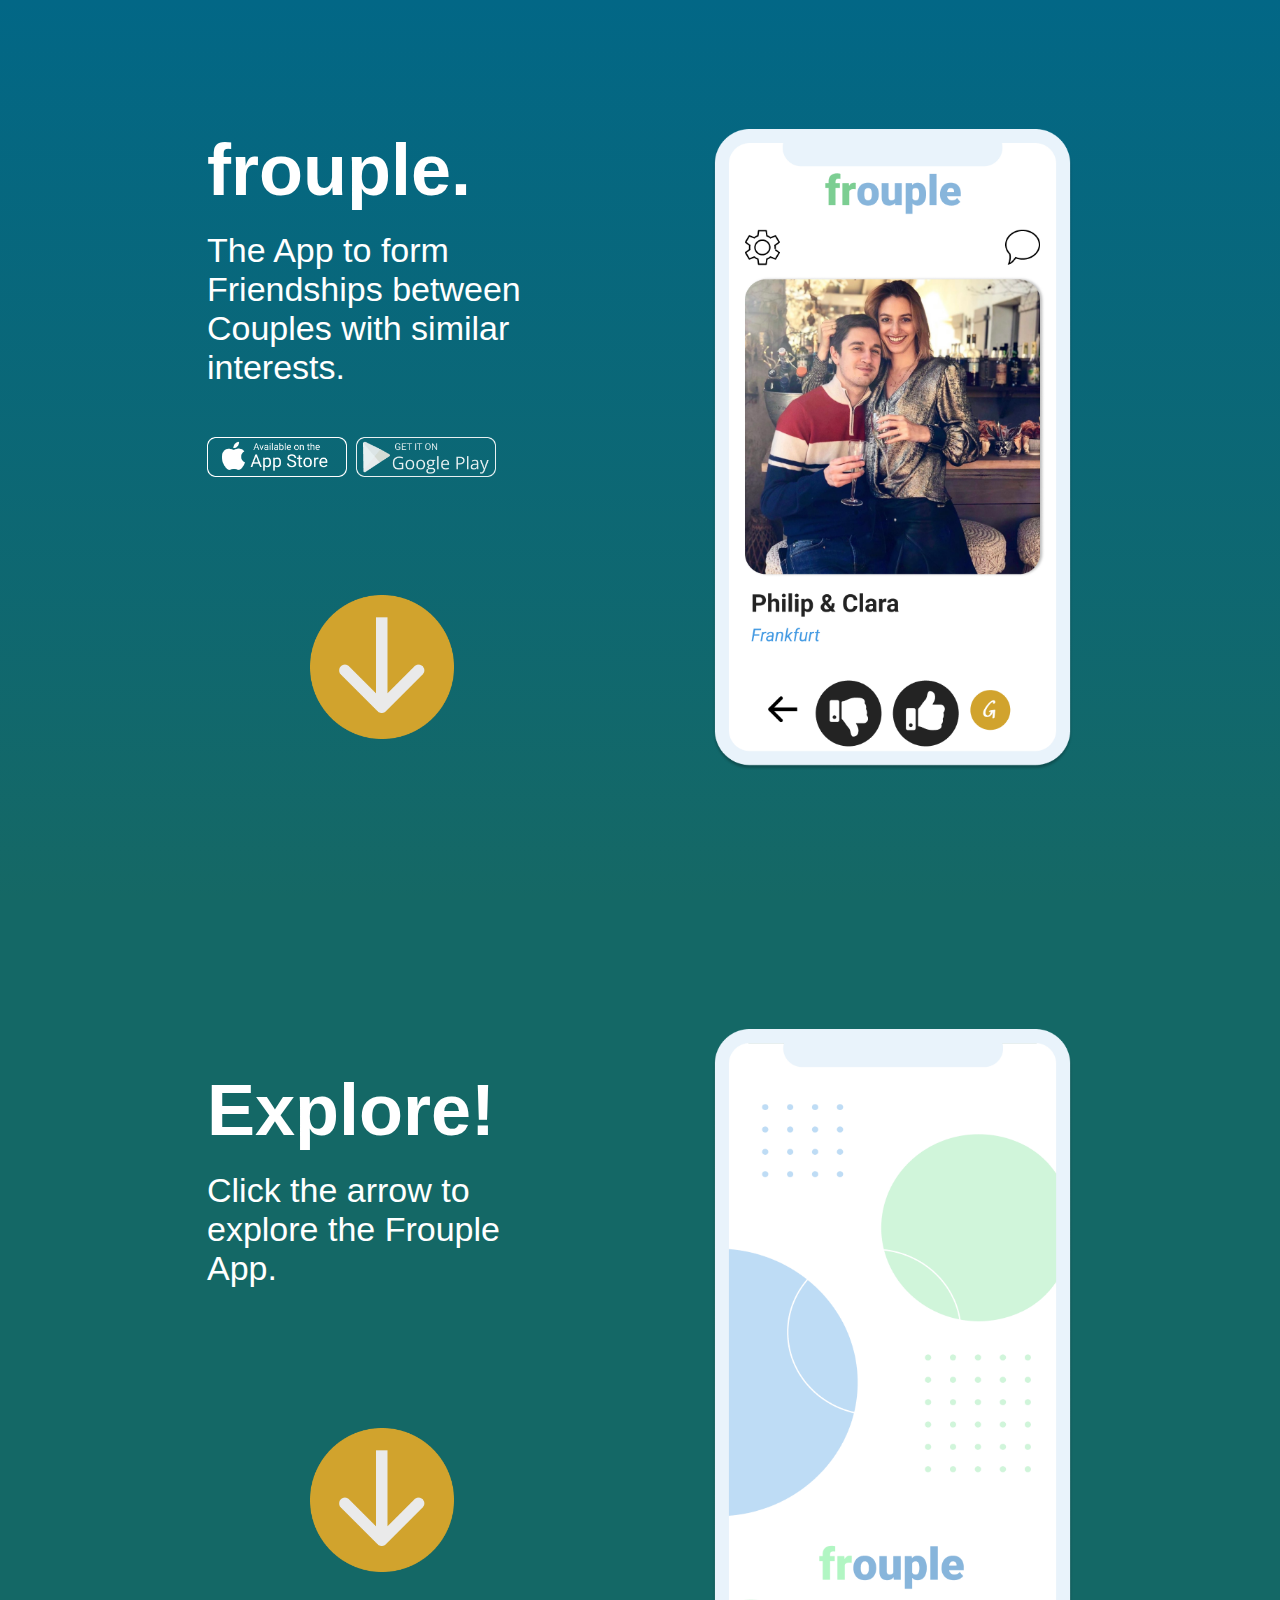
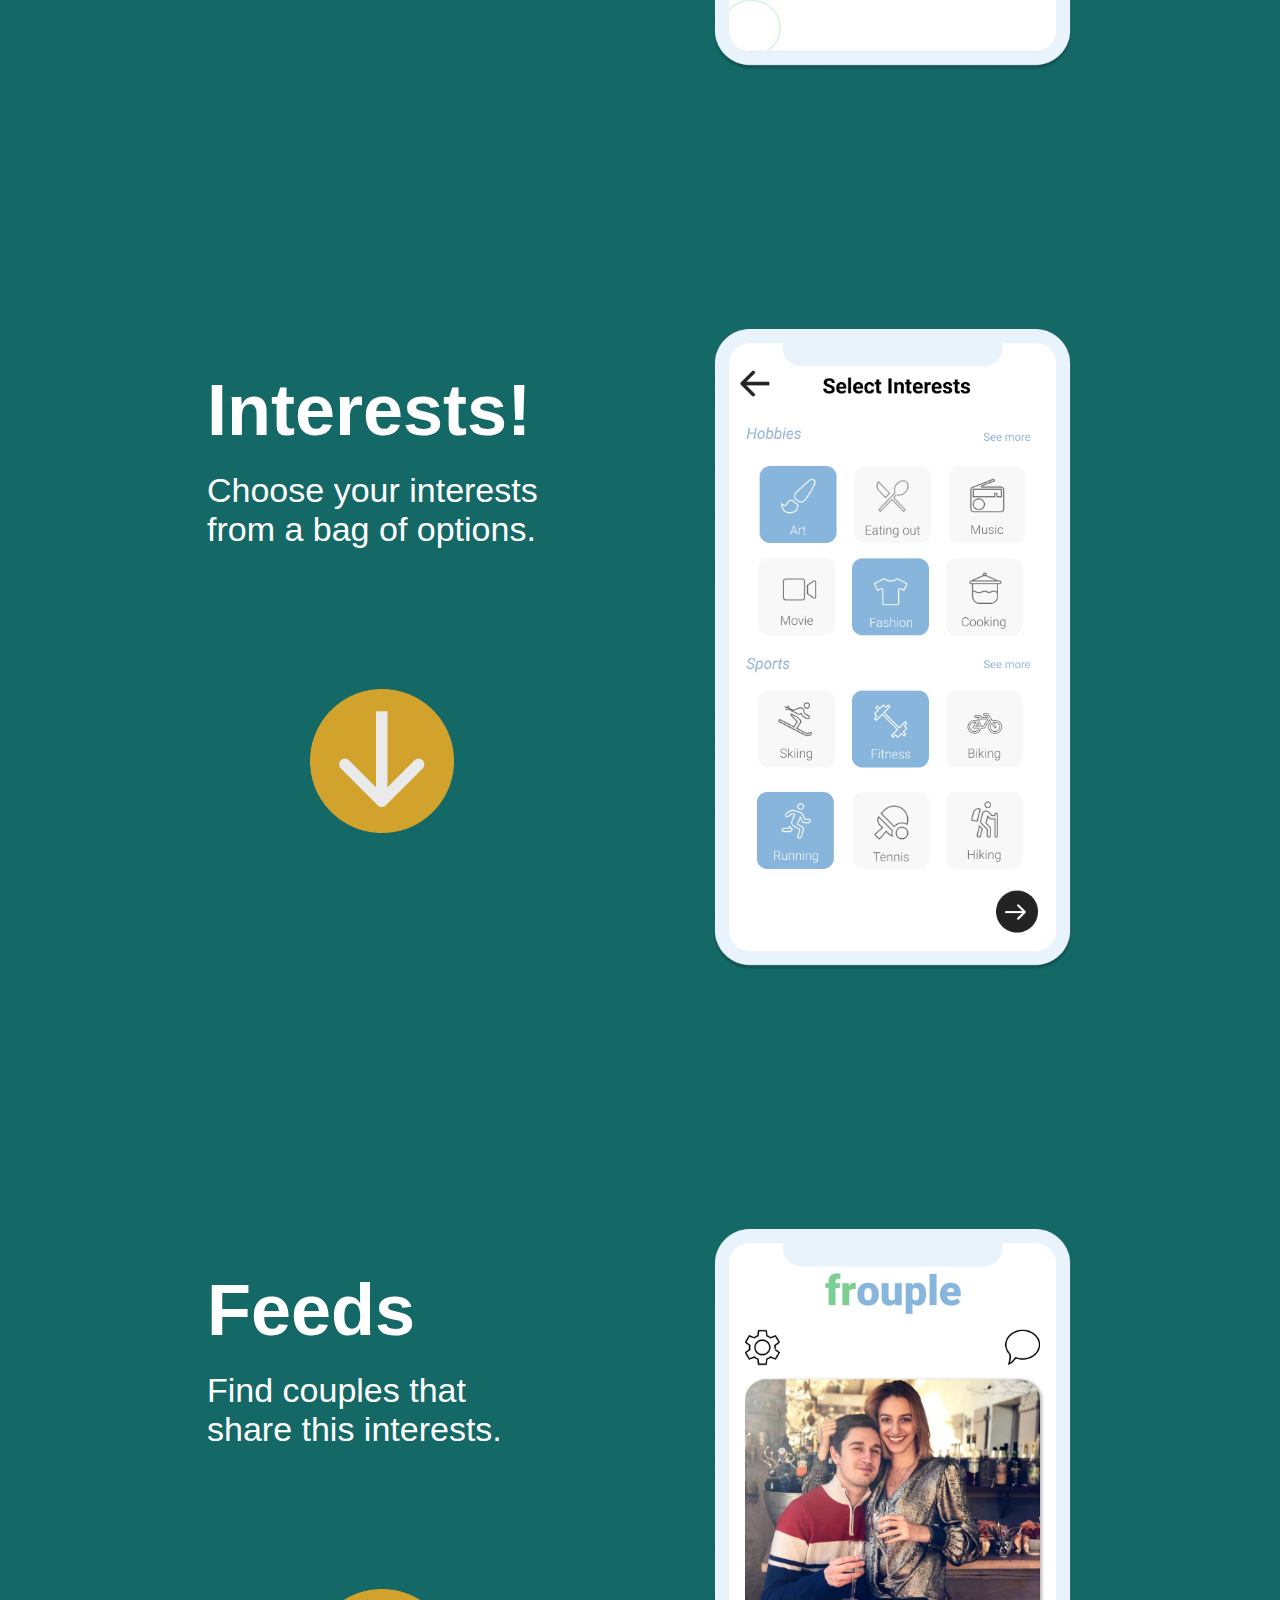
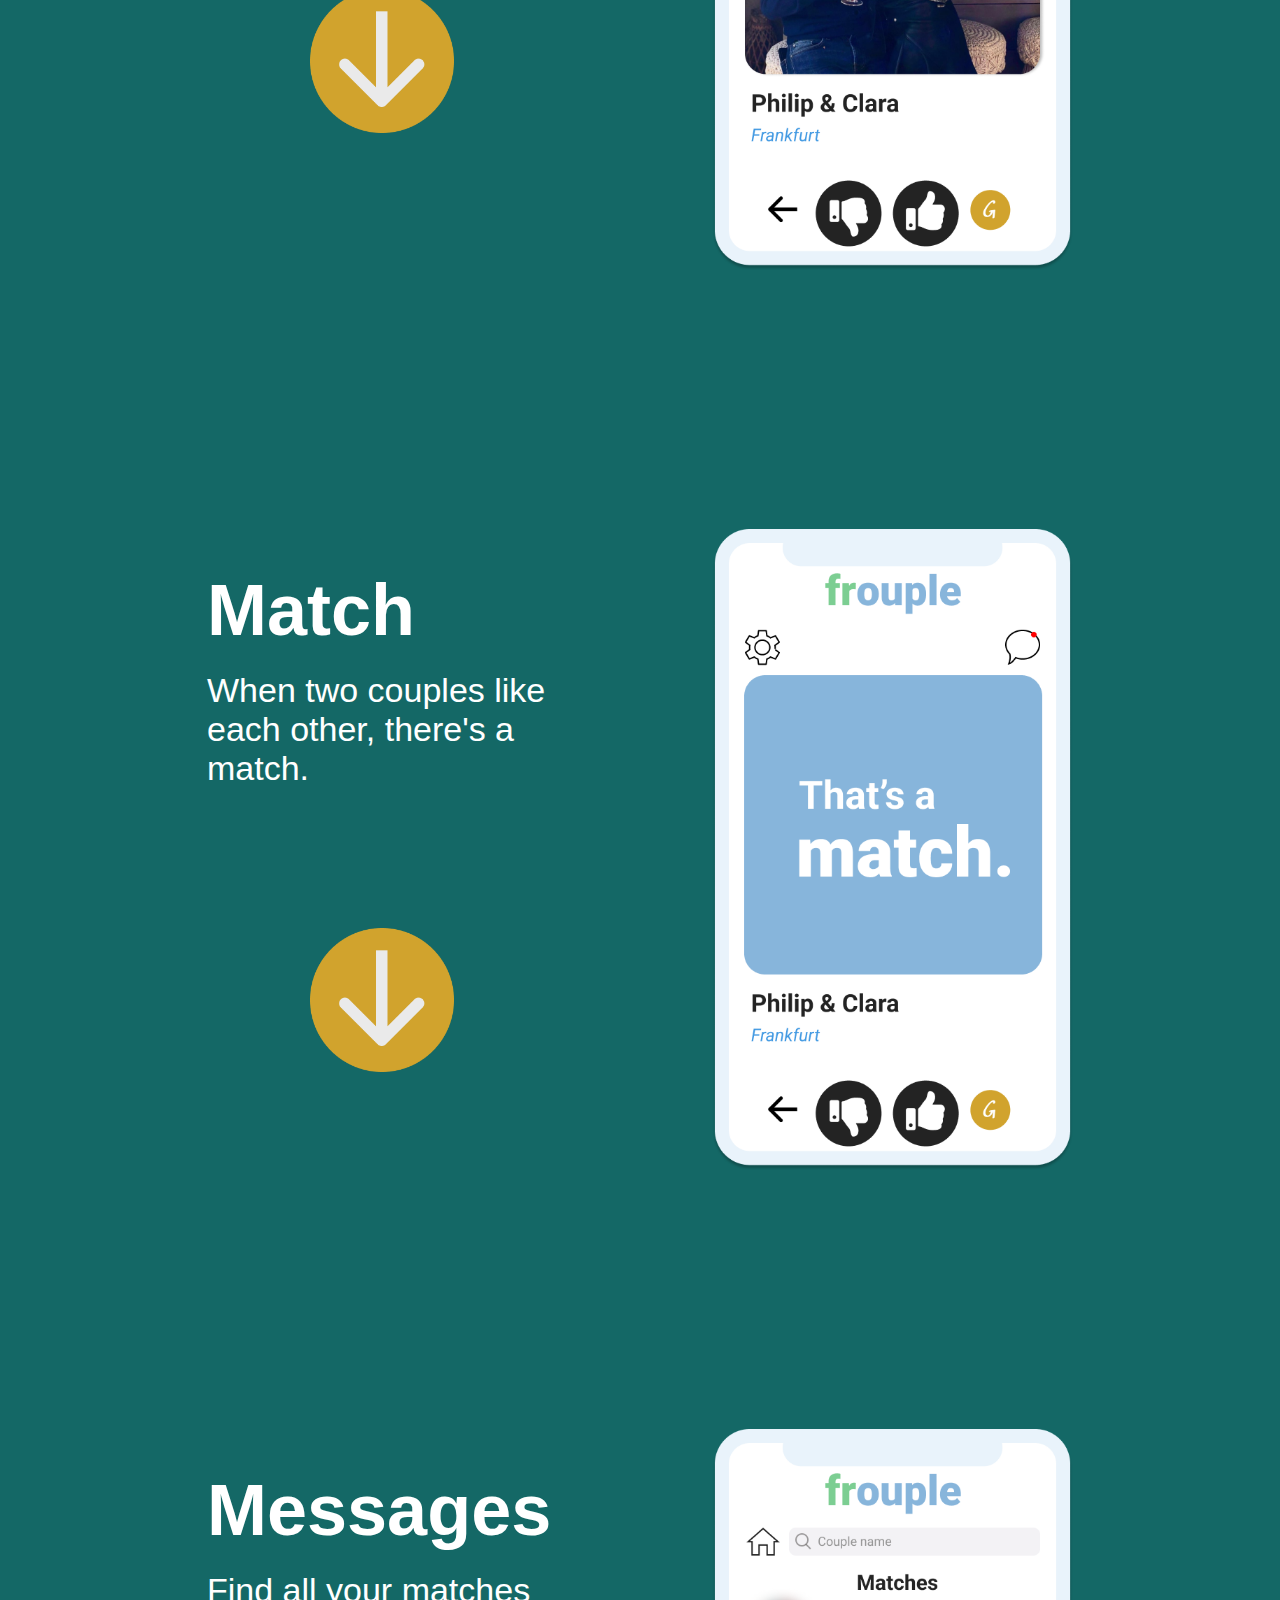
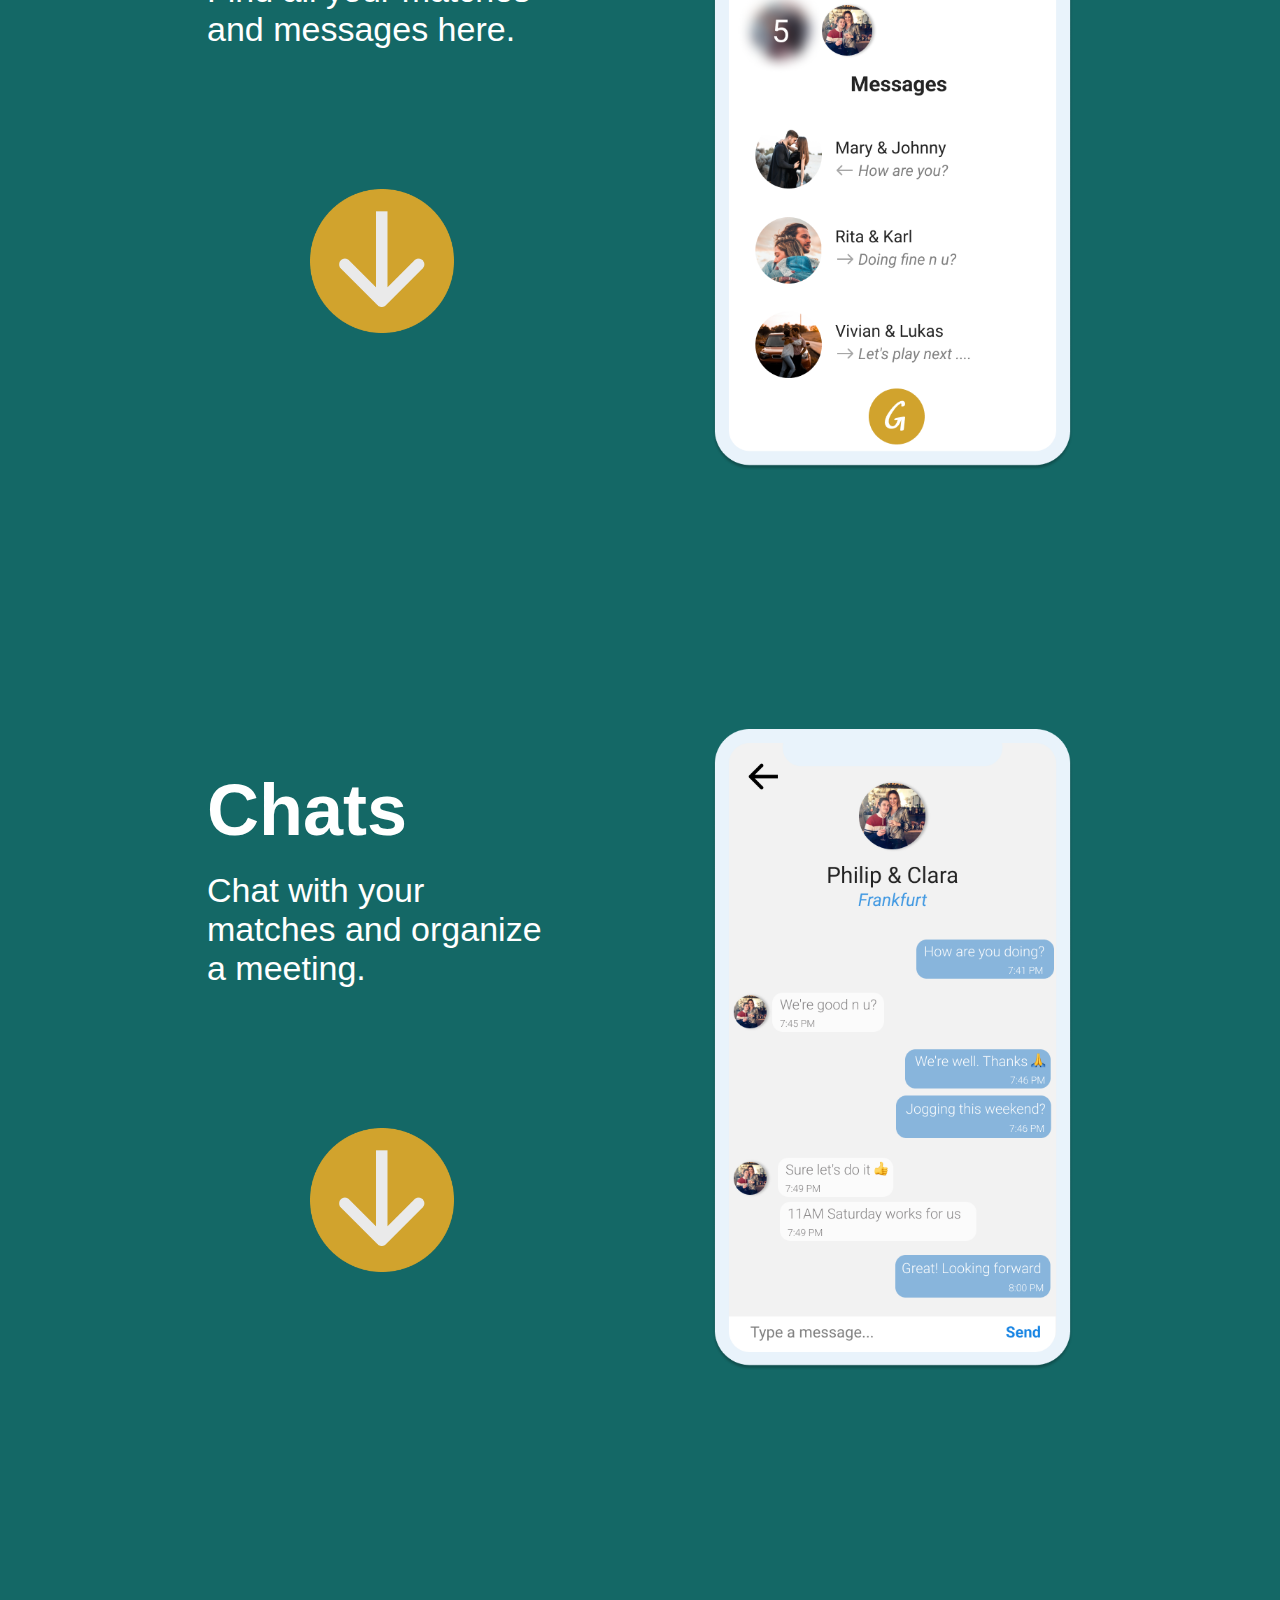
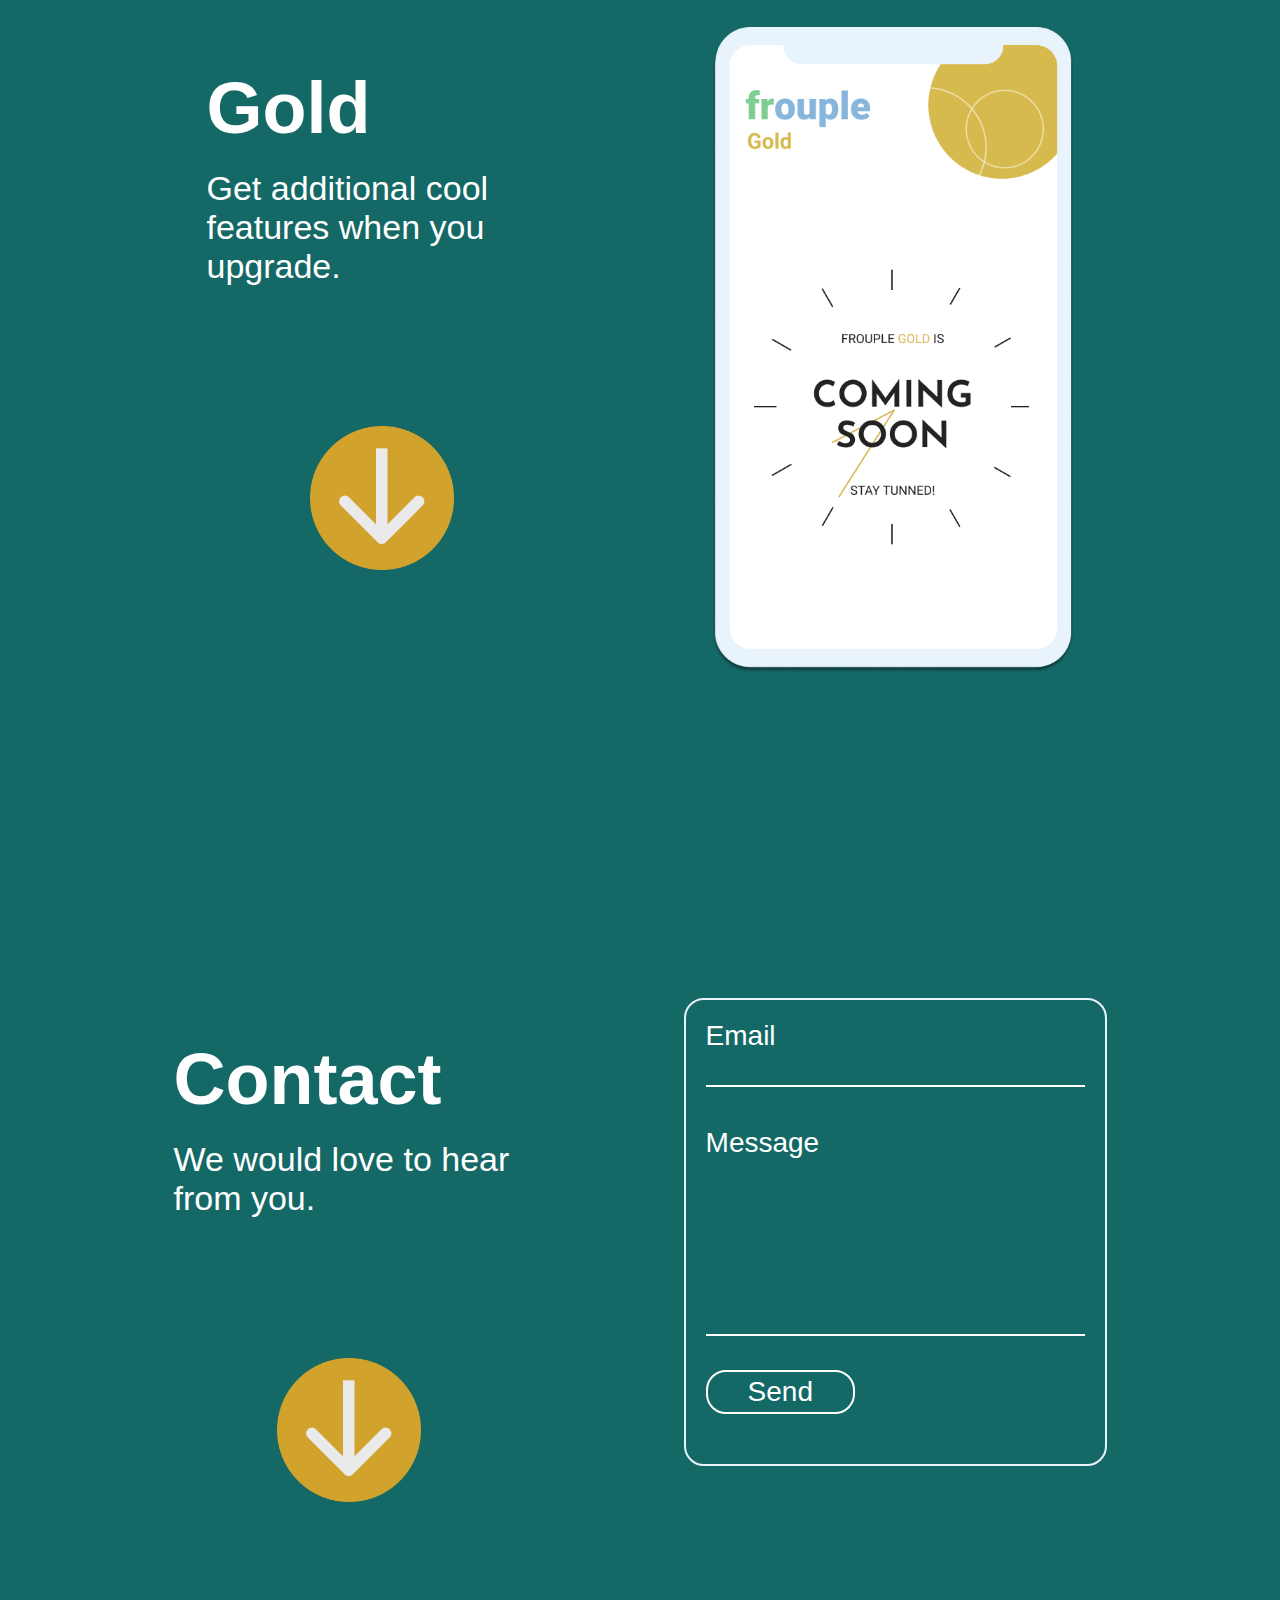
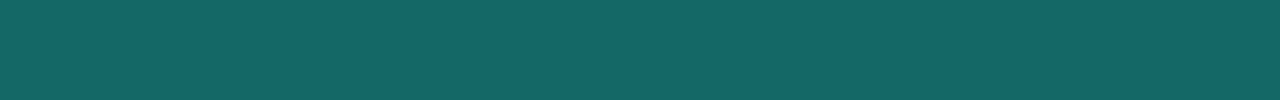
==== index.html @ 4f457996 "first commit" ====
<!DOCTYPE html>
<html lang="en">
  <head>
    <meta charset="UTF-8" />
    <meta name="viewport" content="width=device-width, initial-scale=1.0" />
    <meta http-equiv="X-UA-Compatible" content="ie=edge" />
    <title>Frouple - meet couples with similar interests.</title>
    <link rel="stylesheet" href="css/screen.style.css" />
    <link rel="stylesheet" href="css/style.css" />
    <link rel="apple-touch-icon" sizes="180x180" href="/apple-touch-icon.png" />
    <link rel="icon" type="image/png" sizes="32x32" href="/favicon-32x32.png" />
    <link rel="icon" type="image/png" sizes="16x16" href="/favicon-16x16.png" />
    <link rel="manifest" href="/site.webmanifest" />
  </head>
  <body onload="animateIndex('index')">
    <!--<div class="container">
        <div class="container-inner">
            <div class="left-side">
                <div class="logo-image-div">
                    <img src="img/logo_img.png" alt="Frouple logo image" class="logo-image" />
                </div>
                <div class="headline">
                    frouple.
                </div>
                <div class="subheadline">
                    The App to form <span class="bold_subheadline">Friendships between Couples</span> with similar interests. 
                </div>
                <div class="icons">
                    <a href="https://www.apple.com">
                       <img src="img/apple.png" alt="IOS App store image" class="apple" />
                    </a> 
                    <a href="https://www.google.com">
                        <img src="img/google.png" alt="Google play store image" class="google" />
                    </a>
                </div>
            </div>
            <div class="right-side">
                <img src="img/slides/feed.png" alt="Phone image" class="phone" />
            </div>
        </div>
    </div> -->
    <div class="container-index" id="#index">
      <div class="container-inner-index">
        <div class="left-index">
          <div class="headline-index index">frouple.</div>
          <div class="subheadline-index index">
            The App to form
            <span class="bold-subheadline-index"
              >Friendships between Couples</span
            >
            with similar interests.
            <div class="icons">
              <a
                href="https://apps.apple.com/app/frouple/id1617327336"
                target="_blank"
              >
                <img
                  src="img/apple.png"
                  alt="IOS App store image"
                  class="apple"
                />
              </a>

              <a
                href="https://play.google.com/store/apps/details?id=com.frouple.web"
                target="_blank"
              >
                <img
                  src="img/google.png"
                  alt="Google play store image"
                  class="google"
                />
              </a>
            </div>
          </div>
          <div class="next-index" onclick="nextScreen('home')">
            <img src="img/next.png" alt="" class="next-icon-index index" />
          </div>
        </div>
        <div class="right-index">
          <img
            src="img/slides/feed.png"
            alt="Home screen"
            class="screen-img index"
          />
        </div>
      </div>
    </div>

    <div class="container-home" id="#home">
      <div class="container-inner-screen">
        <div class="left-screen">
          <div class="headline-screen home">Explore!</div>
          <div class="subheadline-screen home">
            Click the arrow to explore the Frouple App.
          </div>
          <div class="next" onclick="nextScreen('interest')">
            <img src="img/next.png" alt="" class="next-icon home" />
          </div>
        </div>
        <div class="right-screen">
          <img
            src="img/slides/home.png"
            alt="Home screen"
            class="screen-img home"
          />
        </div>
      </div>
    </div>
    <div class="container-interest" id="#interest">
      <div class="container-inner-screen">
        <div class="left-screen">
          <div class="headline-screen interest">Interests!</div>
          <div class="subheadline-screen interest">
            Choose your interests from a bag of options.
          </div>
          <div class="next" onclick="nextScreen('feed')">
            <img src="img/next.png" alt="" class="next-icon interest" />
          </div>
        </div>
        <div class="right-screen">
          <img
            src="img/slides/interest.png"
            alt="Interests screen"
            class="screen-img interest"
          />
        </div>
      </div>
    </div>

    <div class="container-feed" id="#feed">
      <div class="container-inner-screen">
        <div class="left-screen">
          <div class="headline-screen feed">Feeds</div>
          <div class="subheadline-screen feed">
            Find couples that share this interests.
          </div>
          <div class="next" onclick="nextScreen('match')">
            <img src="img/next.png" alt="" class="next-icon feed" />
          </div>
        </div>
        <div class="right-screen">
          <img
            src="img/slides/feed.png"
            alt="Interests screen"
            class="screen-img feed"
          />
        </div>
      </div>
    </div>

    <div class="container-match" id="#match">
      <div class="container-inner-screen">
        <div class="left-screen">
          <div class="headline-screen match">Match</div>
          <div class="subheadline-screen match">
            When two couples like each other, there's a match.
          </div>
          <div class="next" onclick="nextScreen('message')">
            <img src="img/next.png" alt="" class="next-icon match" />
          </div>
        </div>
        <div class="right-screen">
          <img
            src="img/slides/match.png"
            alt="Interests screen"
            class="screen-img match"
          />
        </div>
      </div>
    </div>

    <div class="container-message" id="#message">
      <div class="container-inner-screen">
        <div class="left-screen">
          <div class="headline-screen message">Messages</div>
          <div class="subheadline-screen message">
            Find all your matches and messages here.
          </div>
          <div class="next" onclick="nextScreen('chat')">
            <img src="img/next.png" alt="" class="next-icon message" />
          </div>
        </div>
        <div class="right-screen">
          <img
            src="img/slides/message.png"
            alt="Interests screen"
            class="screen-img message"
          />
        </div>
      </div>
    </div>

    <div class="container-chat" id="#chat">
      <div class="container-inner-screen">
        <div class="left-screen">
          <div class="headline-screen chat">Chats</div>
          <div class="subheadline-screen chat">
            Chat with your matches and organize a meeting.
          </div>
          <div class="next" onclick="nextScreen('gold')">
            <img src="img/next.png" alt="" class="next-icon chat" />
          </div>
        </div>
        <div class="right-screen">
          <img
            src="img/slides/chat.png"
            alt="Chats screen"
            class="screen-img chat"
          />
        </div>
      </div>
    </div>
    <div class="container-chat" id="#gold">
      <div class="container-inner-screen">
        <div class="left-screen">
          <div class="headline-screen gold">Gold</div>
          <div class="subheadline-screen gold">
            Get additional cool features when you upgrade.
          </div>
          <div class="next" onclick="nextScreen('contact')">
            <img src="img/next.png" alt="" class="next-icon gold" />
          </div>
        </div>
        <div class="right-screen">
          <img
            src="img/slides/gold.png"
            alt="Chats screen"
            class="screen-img gold"
          />
        </div>
      </div>
    </div>

    <div class="container-contact" id="#contact">
      <div class="container-inner-screen">
        <div class="left-screen">
          <div class="headline-screen contact">Contact</div>
          <div class="subheadline-screen contact">
            We would love to hear from you.
          </div>
          <div class="next" onclick="nextScreen('index')">
            <img src="img/next.png" alt="" class="next-icon contact" />
          </div>
        </div>
        <div class="right-screen">
          <div class="form-div">
            <div id="form-email-label">Email</div>
            <input type="text" id="form-email" /><br />
            <div id="form-message-label">Message</div>
            <textarea id="form-message" rows="8" cols="50"></textarea>
            <div id="form-submit" onclick="sendEmail()">Send</div>

            <div class="alert">
              <span
                class="closebtn"
                onclick="this.parentElement.style.display='none';"
                >&times;</span
              >
              <div class="alert-content">
                <strong id="alert-strong">Danger!</strong> Indicates a dangerous
                or potentially negative action.
              </div>
            </div>
          </div>
        </div>
      </div>
    </div>
    <script src="js/script.js"></script>
  </body>
</html>
---- css/screen.style.css ----
.container-home, .container-feed, .container-interest, .container-message, .container-match, .container-chat, .container-contact{
    display: flex;
    flex-direction: row;
    justify-content: center;
    align-items: center;
    width: 100%;
    height: 100vh;
    background-color: #146866;
}

.container-inner-screen{
    display: flex;
    flex-direction: row;
}

.left-screen{
    display: flex;
    flex-direction: column;
    justify-content: flex-start;
    align-items: center;
    margin-top: 40px;
}

.headline-screen{
    font-size: 72px;
    font-weight: bolder;
    max-width: 400px; 
    color: #fff;
    align-self: flex-start;
}

.subheadline-screen{
    font-size: 34px;
    font-weight: lighter;
    max-width: 350px;
    margin-top: 20px;
    color: #fff;  
    align-self: flex-start;
}

.next{
    display: flex;
    justify-content: center;
    align-items: center;
    margin-top: 200px;
    cursor: pointer;
}

.next-icon{
    width: 144px;
    transition: top ease .4s;
    position: relative;
    transition: top ease .4s; /* Animation */
}

.next-icon:hover{
    top: -10px
}

.right-screen{
    display: flex;
    flex-direction: column;
    justify-content: flex-end;
    align-items: flex-end;
}

.screen-img{
    width: 70%;
    opacity: 1;
    cursor: pointer;
    transition: transform .2s; /* Animation */
}

.screen-img:hover{
    transform: scale(1.1);
}

/* contact
.form-div{
    width: 50%; 
    border: 2px solid #E9F3FB; 
    border-radius: 20px;
    padding: 20px;
    font-size: 28px;
    font-weight: lighter;
    padding-bottom: 50px;
}
*/

.form-div{
    border: 2px solid #E9F3FB;
    border-radius: 20px;
    margin-left: 60px;
    width: 65%;
    font-weight: lighter;
    padding: 20px;
    padding-bottom: 50px;
}

#form-email-label, #form-message-label{
    color: white;
    font-size: 28px;
}

input, textarea {
    all: unset;
}

#form-email{
    color: white;
    margin-top: 10px;
    width: 100%;
    -webkit-box-shadow: none;
    -moz-box-shadow: none;
    box-shadow: none;
    border-bottom: 2px solid white;
    padding-bottom: 5px;
}

#form-message-label{
    margin-top: 40px;
}

#form-message{
    color: white;
    width: 100%;
    height: 150px;
    margin-top: 20px;
    resize: none;
    border: none;
    overflow: auto;
    outline: none;
    border-bottom: 2px solid white;
    padding-bottom: 5px;
}

#form-submit{
    color: white;
    border: 2px solid white;
    text-align: center;
    width: fit-content;
    padding-left: 40px;
    padding-right: 40px;
    padding-top: 4px;
    padding-bottom: 4px;
    border-radius: 20px;
    margin-top: 30px;
    font-weight: lighter;
    cursor: pointer;
    font-size: 28px;
}

.alert {
    padding: 20px;
    background-color: #f44336;
    color: white;
    margin-top: 40px;
    display: none;
    font-size: 20px;
    border-radius: 20px;
  }
  
  .closebtn {
    margin-left: 15px;
    color: white;
    font-weight: bold;
    float: right;
    font-size: 22px;
    line-height: 20px;
    cursor: pointer;
    transition: 0.3s;
  }
  
  .closebtn:hover {
    color: black;
  }

@keyframes animation-headline-screen {
    0% {
        opacity: 0;
        transform: translateY(-80%);
    }
    20% {
        opacity: 0.5;
    }
    50% {
        opacity: 1;
        transform: translateY(0%);
    }
    100% {
        opacity: 1;
        transform: translateY(0%);
    }
}


@keyframes animation-subheadline-screen {
0% {
    opacity: 0;
    transform: translateY(80%);
}
20% {
    opacity: 0.5;
}
50% {
    opacity: 1;
    transform: translateY(0%);
}
100% {
    opacity: 1;
    transform: translateY(0%);
}
}

@keyframes animation-phone-screen {
    0% {
        opacity: 0;
        transform: translateX(10%);
    }
    20% {
        opacity: 0.5;
    }
    50% {
        opacity: 1;
        transform: translateX(-10%);
    }
    100% {
        opacity: 1;
        transform: translateX(0%);
    }
}

@keyframes animation-next-screen {
    0% {
        opacity: 0;
    }
    20% {
        opacity: 0.4;
    }
    50% {
        opacity: 0.6;
    }
    80% {
        opacity: 0.8;
    }
    100% {
        opacity: 1;
    }
}


/* Extra small devices (phones, 768px and down) */
@media only screen and (max-width: 768px) {
    .container-home, .container-feed, .container-interest, .container-message, .container-match, .container-chat, .container-contact{
        height: auto;
    }

    .container-inner-screen{
        flex-direction: column;
        justify-content: center;
        align-items: center;
        text-align: center;
        padding: 40px;
    }

    .left-screen{
        display: flex;
        flex-direction: column;
        justify-content: center;
        align-items: center;
        flex-direction: column;
    }

    .headline-screen{
        align-self: center;

    }

    .subheadline-screen{
        align-self: center;
        max-width: 350px;
    }

    .next{
        margin-top: 80px;
        margin-bottom: 60px;
    }

    .next-icon{
        width: 100px;
    }  

    .screen-img{
        width: 80%;
    }

    .right-screen{
        display: flex;
        flex-direction: column;
        justify-content: center;
        align-items: center;
    }

    .form-div{
        margin-left: 0px;
        width: 80%;
        text-align: left;
    }
}

/* Medium devices (landscape tablets, 768px and up) */
@media only screen and (min-width: 769px) {
    .container-inner-screen{
        padding: 20px;
    }

    .left-screen{
        margin-left: 30px;
        margin-top: 40px;
    }

    .next{
        margin-top: 100px;
    }

    .next-icon{
        width: 100px;
    }  

    .right-screen{
        margin-right: 30px;
        margin-top: 0px;
        justify-content: flex-start;
    }
}

@media only screen and (min-width: 830px) {
    .next{
        margin-top: 120px;
    }
}

/* Medium devices (landscape tablets, 768px and up) */
@media only screen and (min-width: 870px) {
    .next {
        margin-top: 140px;
    }

  
}

/* Large devices (laptops/desktops, 992px and up) */
@media only screen and (min-width: 900px) {
    .next-icon{
        width: 144px;
    }
}
---- css/style.css ----
html {
    scroll-behavior: smooth;
}

body {
    margin: 0px;
    padding: 0px;
    font-family: -apple-system, BlinkMacSystemFont, 'Segoe UI', Roboto, Oxygen, Ubuntu, Cantarell, 'Open Sans', 'Helvetica Neue', sans-serif;
}

a{
    text-decoration: none;
}

.container-index{
    display: flex;
    flex-direction: row;
    justify-content: center;
    align-items: center;
    width: 100%;
    height: 100vh;
    background: linear-gradient(#026786, #156865);
}

.container-inner-index{
    display: flex;
    flex-direction: row;
}

.left-index{
    display: flex;
    flex-direction: column;
    justify-content: flex-start;
    align-items: center;
    margin-top: 40px;
}

.logo-image{
    width: 60px
}
.logo{
    width: 60%;
}

.headline-index{
    font-size: 72px;
    font-weight: bolder;
    max-width: 400px; 
    color: #fff;
    align-self: flex-start;
}

.subheadline-index{
    font-size: 34px;
    font-weight: lighter;
    max-width: 350px;
    margin-top: 20px;
    color: #fff;  
    align-self: flex-start;
}

.bold-subheadline-index {
    font-weight: 400
}


.icons {
    margin-top: 50px;
}

.apple{
    width: 40%;
    transition: top ease .4s; /* Animation */
    position: relative;
}

.google{
    width: 40%;
    opacity: 0.9;
    transition: top ease .4s; /* Animation */
    position: relative;
}

.apple:hover{
    top: -10px
}

.google:hover{
    top: -10px
}


.next-index{
    display: flex;
    justify-content: center;
    align-items: center;
    margin-top: 110px;
    cursor: pointer;
}

.next-icon-index{
    width: 144px;
    transition: top ease .4s;
    position: relative;
    transition: top ease .4s; /* Animation */
}

.next-icon-index:hover{
    top: -10px
}

.right-index{
    display: flex;
    flex-direction: column;
    justify-content: flex-end;
    align-items: flex-end;
}


@keyframes animation-subheadline-index {
    0% {
        opacity: 0;
        transform: translateY(40%);
    }
    20% {
        opacity: 0.5;
    }
    50% {
        opacity: 1;
        transform: translateY(0%);
    }
    100% {
        opacity: 1;
        transform: translateY(0%);
    }
}

/* Extra small devices (phones, 768px and down) */
@media only screen and (max-width: 768px) {

    .container-index{
        height: auto;
    }
    .container-inner-index{
        flex-direction: column;
        align-items: center;
        justify-content: center;
        text-align: center;
        padding: 40px;
    }

    .left-index{
        display: flex;
        flex-direction: column;
        justify-content: center;
        align-items: center;
    }

    .headline-index{
        align-self: center;

    }

    .subheadline-index{
        align-self: center;
        max-width: 350px;
    }

    .right-side{
        display: flex;
        flex-direction: column;
        justify-content: center;
        align-items: center;
    }

    .apple, .google{
        width: 60%;
    }

    .google{
        margin-top: 30px;
    }

    .next-index{
        margin-top: 80px;
        margin-bottom: 60px;
    }

    .next-icon-index{
        width: 100px;
    } 

    .right-index{
        display: flex;
        flex-direction: column;
        justify-content: center;
        align-items: center;
    }
}  

/* Medium devices (landscape tablets, 768px and up) */
@media only screen and (min-width: 769px) {
    .container-inner-index{
        padding: 20px;
    }

    .left-index{
        margin-left: 30px;
        margin-top: 0px;
    }

    .headline-index{
        font-size: 70px;
    }
    
    .subheadline-index{
        font-size: 32px;
    }

    .next-index{
        margin-top: 60px;
    }

    .next-icon-index{
        width: 100px;
    }  

    .right-index{
        margin-right: 30px;
        margin-top: 0px;
        justify-content: flex-start;
    }
} 

@media only screen and (min-width: 830px) {
    .next-index{
        margin-top: 100px;
    }
}

/* Medium devices (landscape tablets, 768px and up) */
@media only screen and (min-width: 870px) {

    .headline-index{
        font-size: 72px;
    }
    
    .subheadline-index{
        font-size: 34px;
    }
    .next-index {
        margin-top: 110px;
    }
}

/* Large devices (laptops/desktops, 992px and up) */
@media only screen and (min-width: 900px) {
    .next-icon-index{
        width: 144px;
    }
}
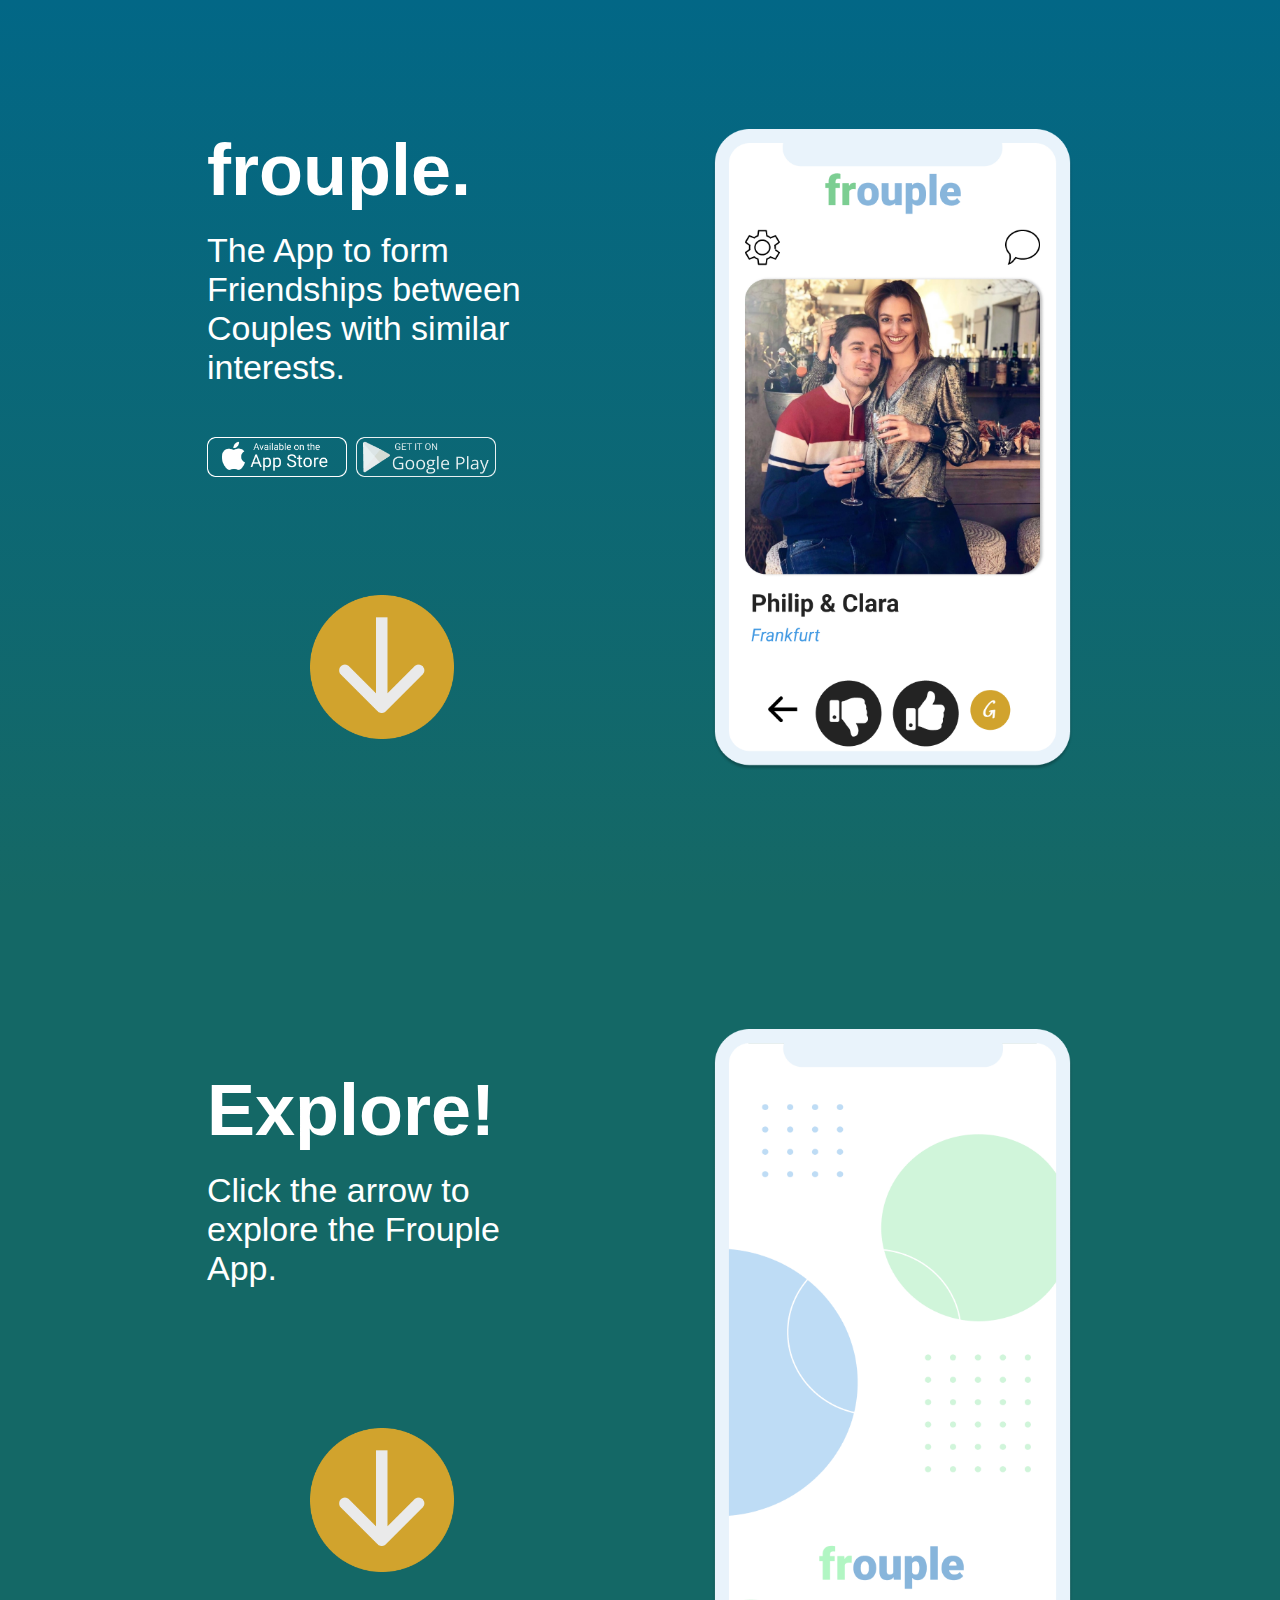
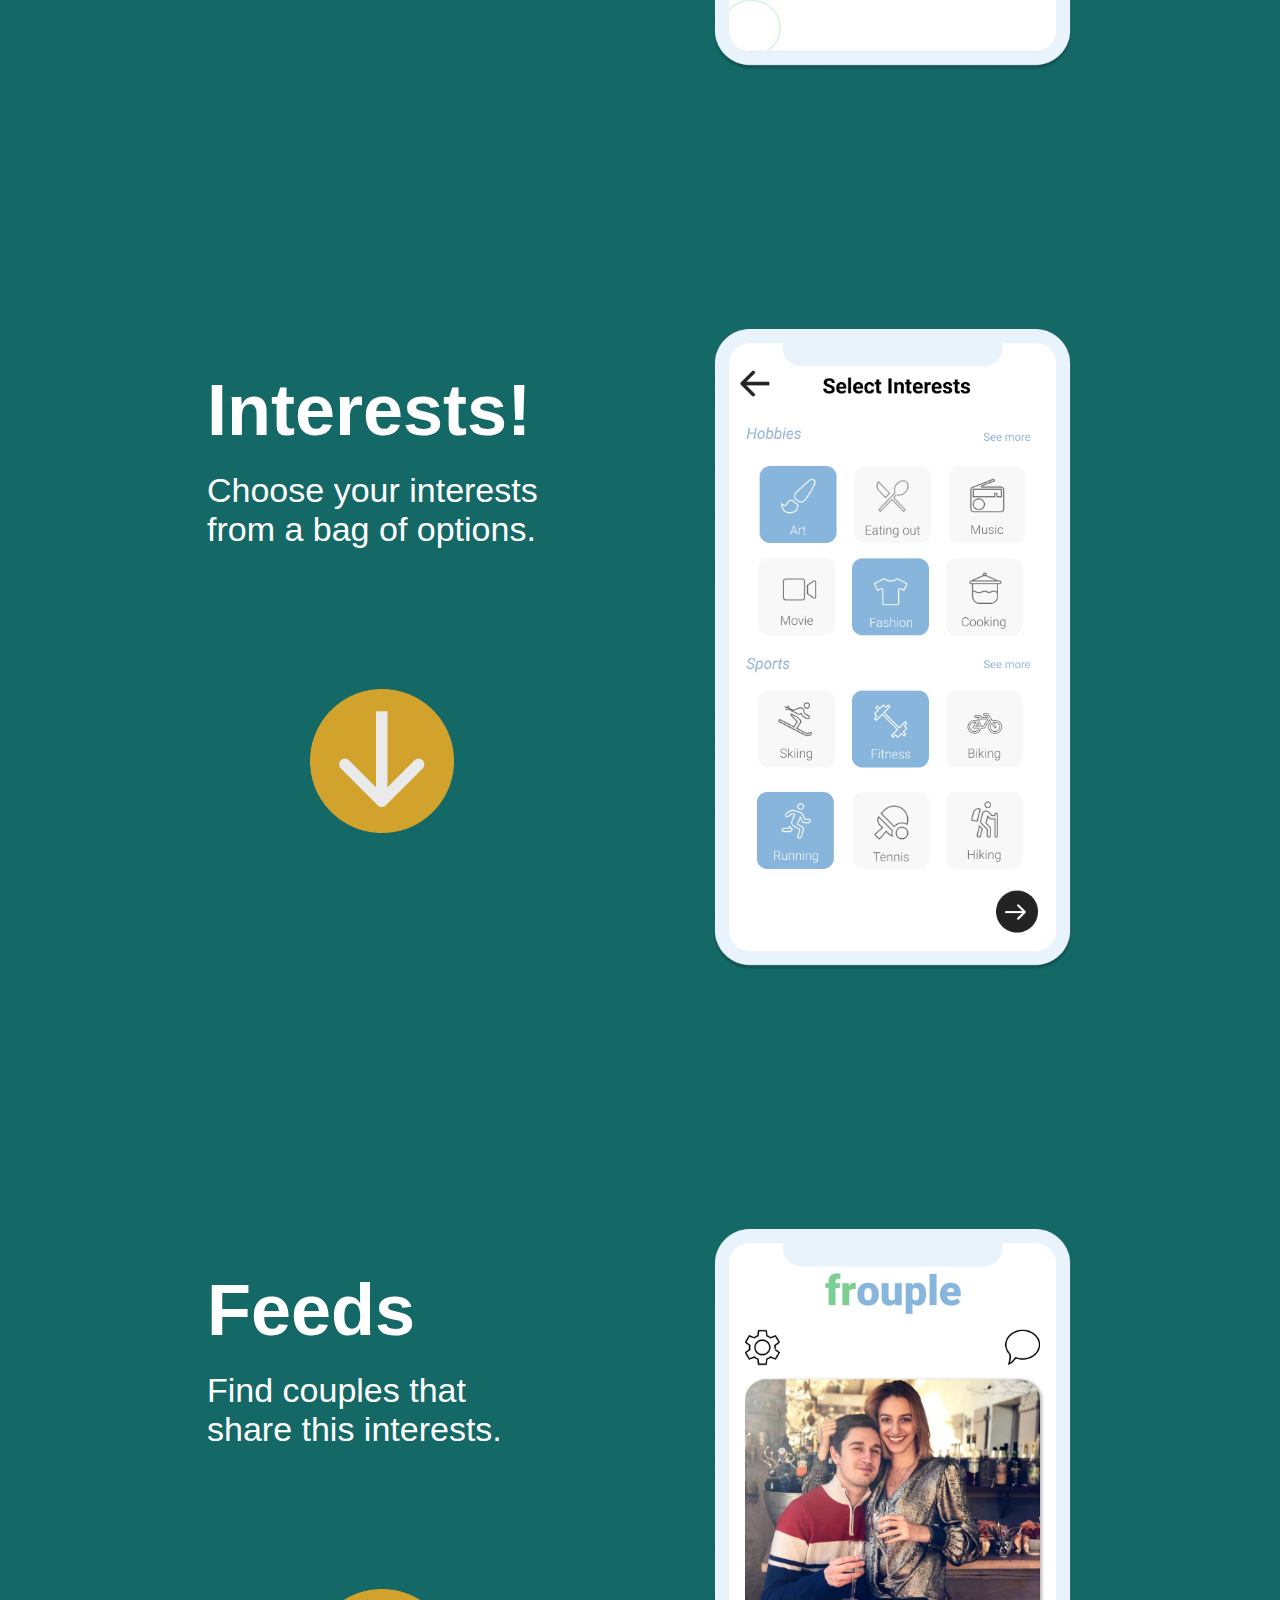
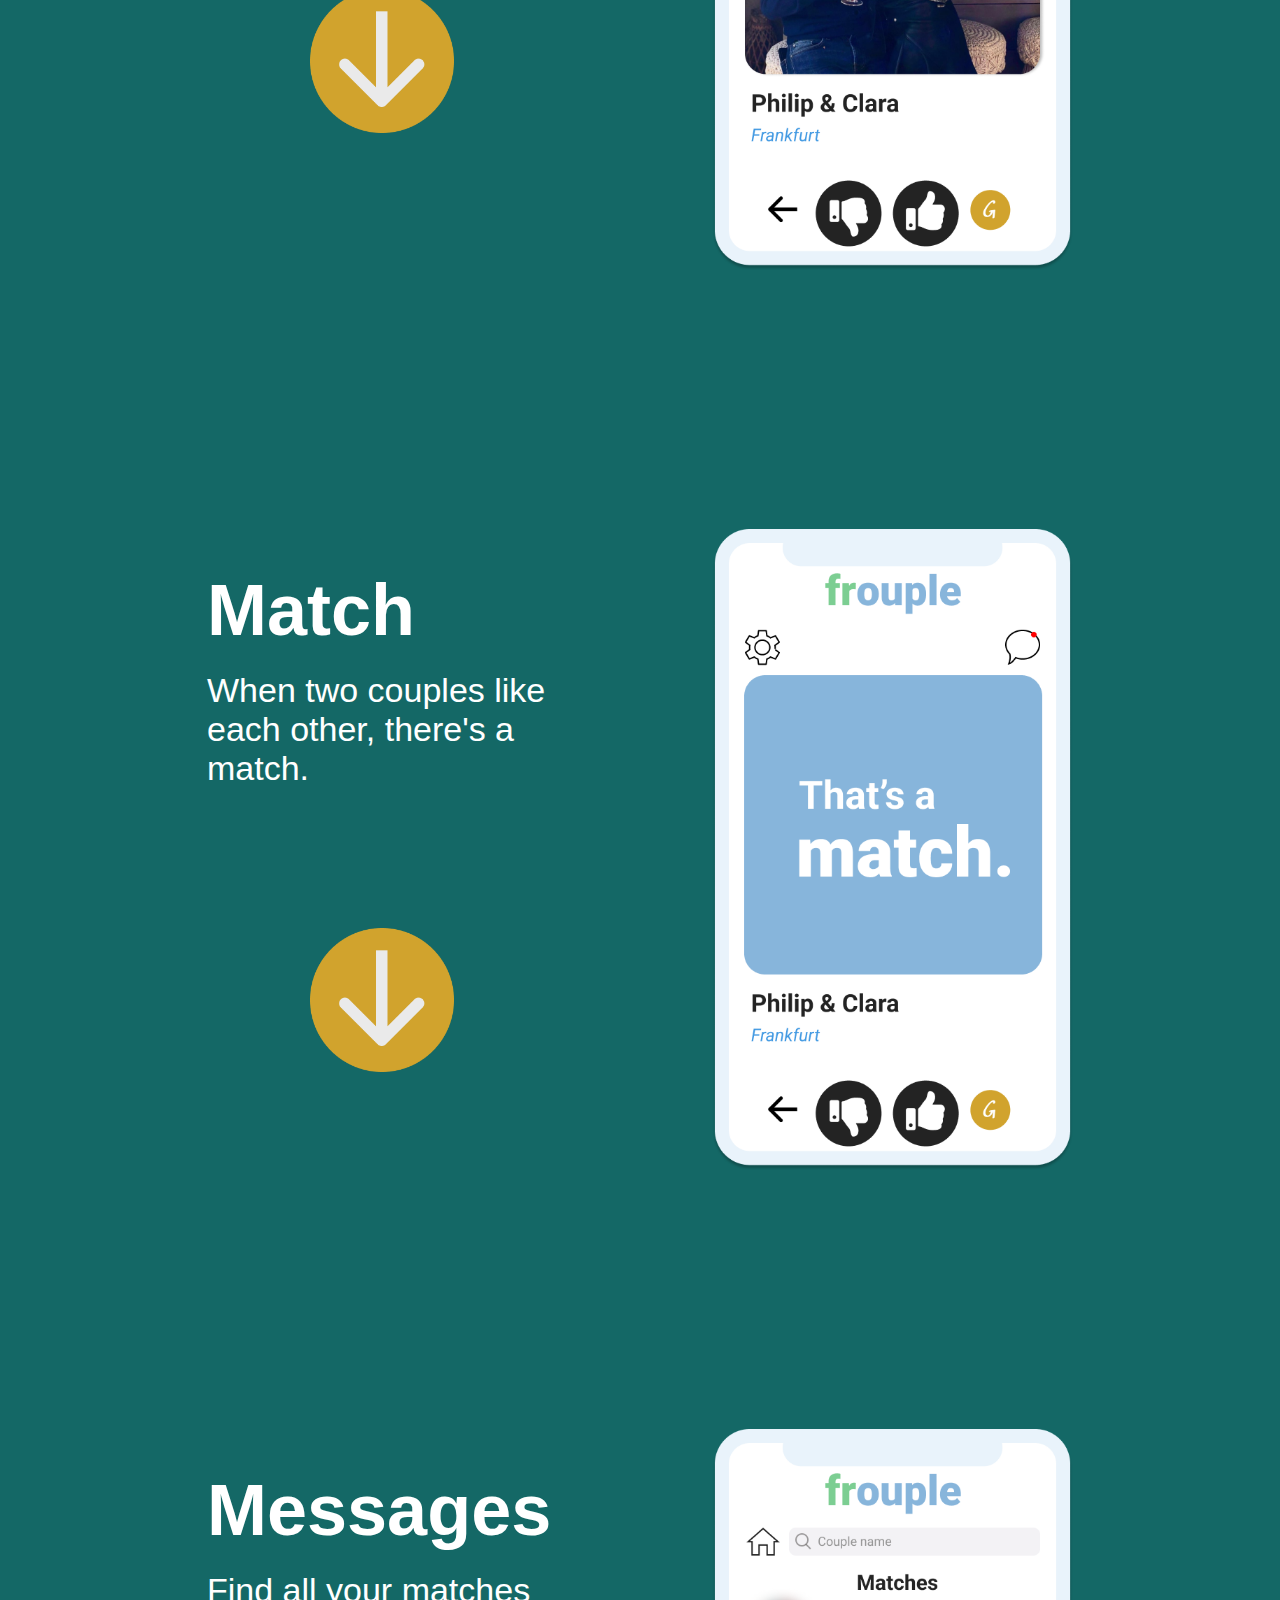
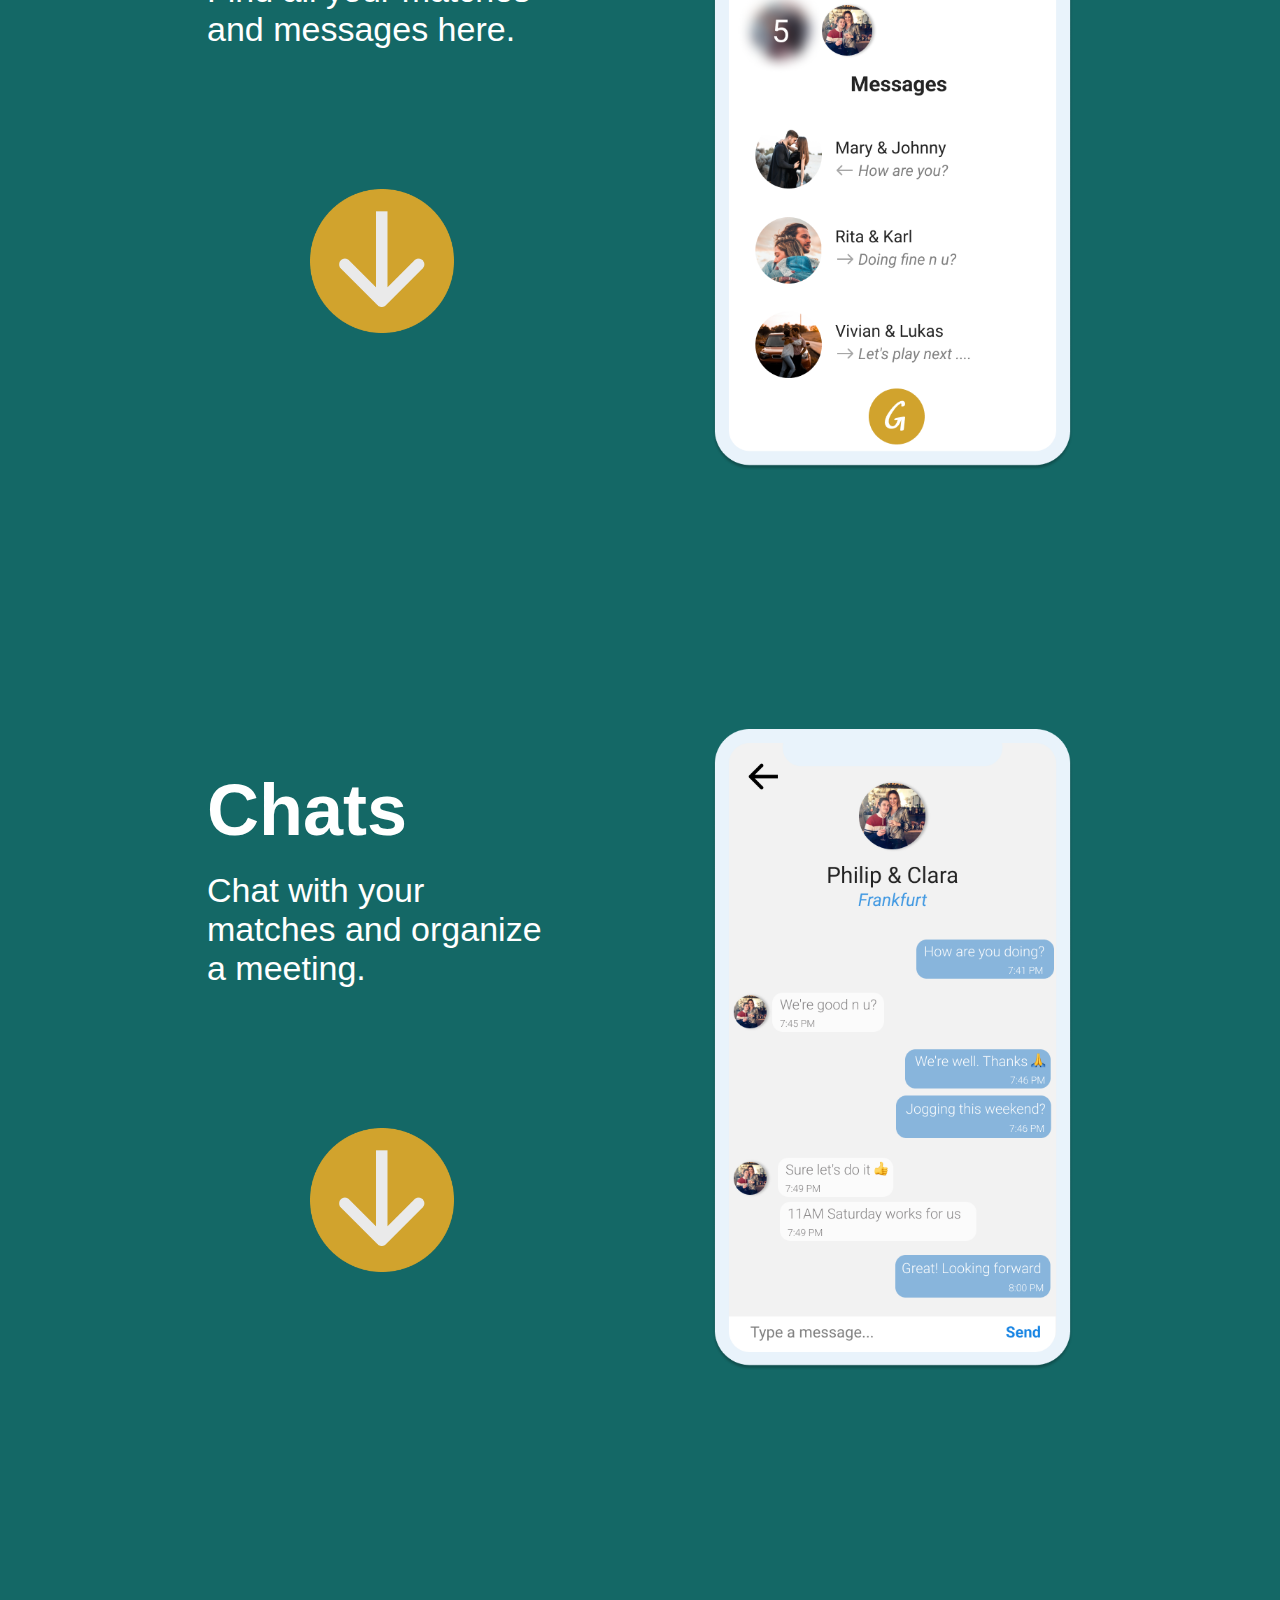
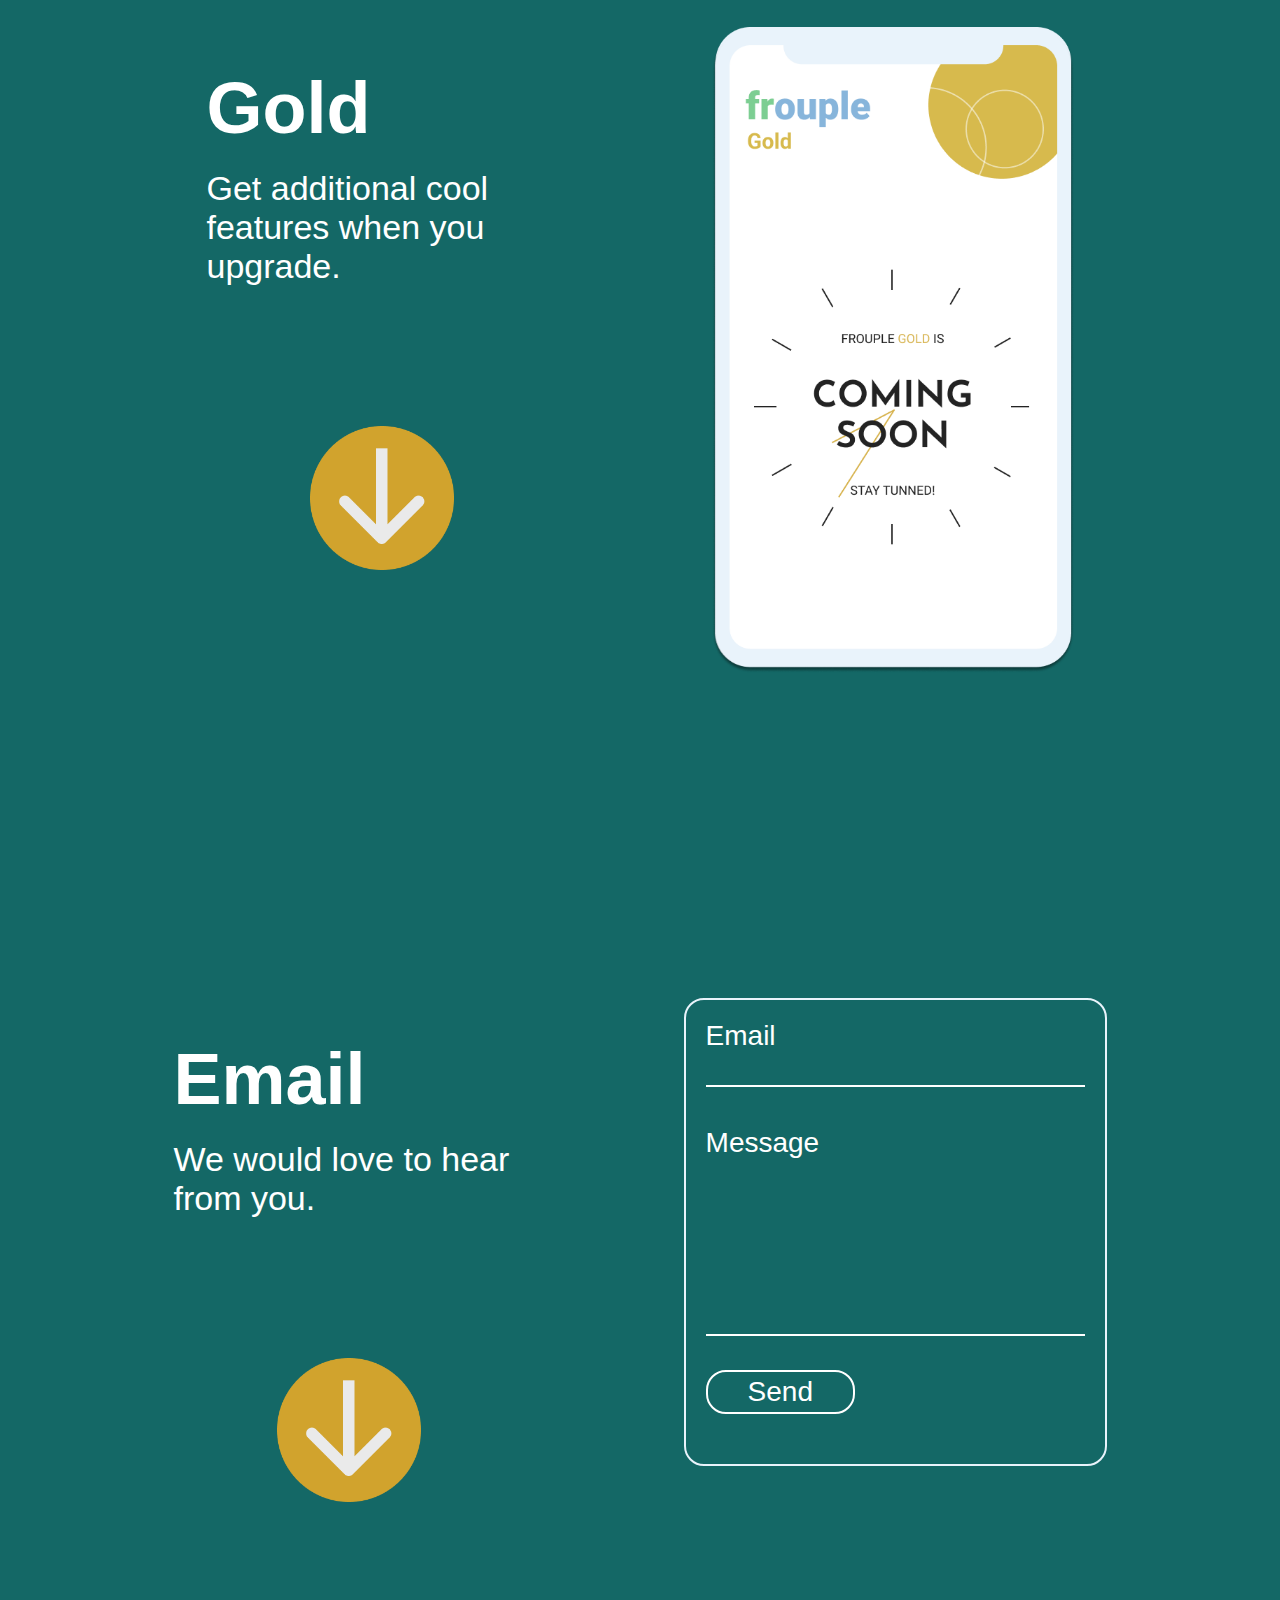
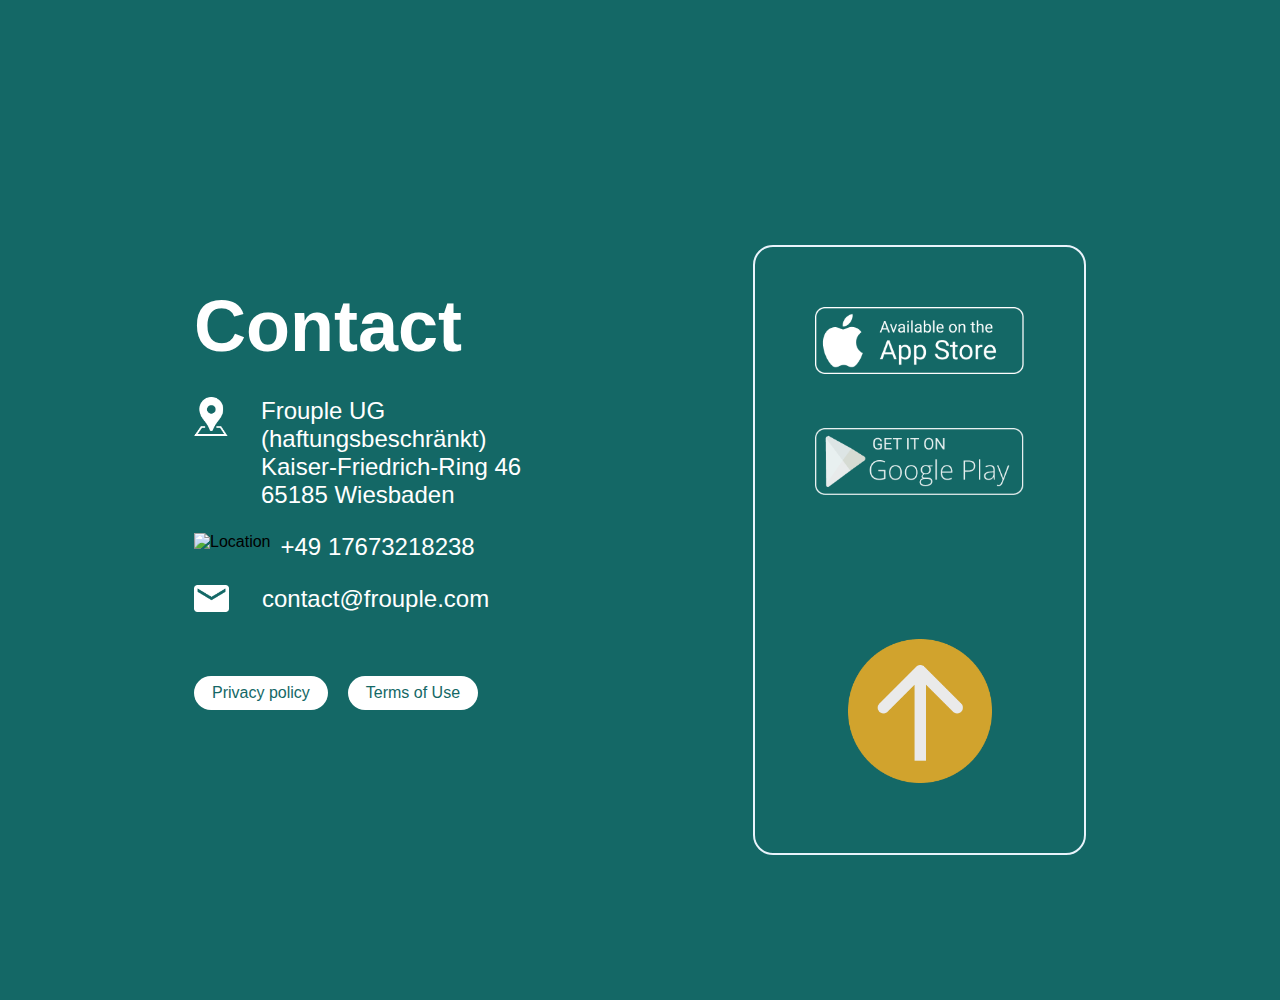
==== commit 4a4bbb15: "Added a contact page and updated privacy policy and term of use" ====
--- a/index.html
+++ b/index.html
@@ -1,271 +1,258 @@
 <!DOCTYPE html>
 <html lang="en">
-  <head>
-    <meta charset="UTF-8" />
-    <meta name="viewport" content="width=device-width, initial-scale=1.0" />
-    <meta http-equiv="X-UA-Compatible" content="ie=edge" />
-    <title>Frouple - meet couples with similar interests.</title>
-    <link rel="stylesheet" href="css/screen.style.css" />
-    <link rel="stylesheet" href="css/style.css" />
-    <link rel="apple-touch-icon" sizes="180x180" href="/apple-touch-icon.png" />
-    <link rel="icon" type="image/png" sizes="32x32" href="/favicon-32x32.png" />
-    <link rel="icon" type="image/png" sizes="16x16" href="/favicon-16x16.png" />
-    <link rel="manifest" href="/site.webmanifest" />
-  </head>
-  <body onload="animateIndex('index')">
-    <!--<div class="container">
-        <div class="container-inner">
-            <div class="left-side">
-                <div class="logo-image-div">
-                    <img src="img/logo_img.png" alt="Frouple logo image" class="logo-image" />
-                </div>
-                <div class="headline">
-                    frouple.
-                </div>
-                <div class="subheadline">
-                    The App to form <span class="bold_subheadline">Friendships between Couples</span> with similar interests. 
-                </div>
-                <div class="icons">
-                    <a href="https://www.apple.com">
-                       <img src="img/apple.png" alt="IOS App store image" class="apple" />
-                    </a> 
-                    <a href="https://www.google.com">
-                        <img src="img/google.png" alt="Google play store image" class="google" />
-                    </a>
-                </div>
-            </div>
-            <div class="right-side">
-                <img src="img/slides/feed.png" alt="Phone image" class="phone" />
-            </div>
-        </div>
-    </div> -->
-    <div class="container-index" id="#index">
-      <div class="container-inner-index">
-        <div class="left-index">
-          <div class="headline-index index">frouple.</div>
-          <div class="subheadline-index index">
-            The App to form
-            <span class="bold-subheadline-index"
-              >Friendships between Couples</span
-            >
-            with similar interests.
-            <div class="icons">
-              <a
-                href="https://apps.apple.com/app/frouple/id1617327336"
-                target="_blank"
-              >
-                <img
-                  src="img/apple.png"
-                  alt="IOS App store image"
-                  class="apple"
-                />
-              </a>
-
-              <a
-                href="https://play.google.com/store/apps/details?id=com.frouple.web"
-                target="_blank"
-              >
-                <img
-                  src="img/google.png"
-                  alt="Google play store image"
-                  class="google"
-                />
-              </a>
-            </div>
-          </div>
-          <div class="next-index" onclick="nextScreen('home')">
-            <img src="img/next.png" alt="" class="next-icon-index index" />
-          </div>
-        </div>
-        <div class="right-index">
-          <img
-            src="img/slides/feed.png"
-            alt="Home screen"
-            class="screen-img index"
-          />
-        </div>
-      </div>
-    </div>
-
-    <div class="container-home" id="#home">
-      <div class="container-inner-screen">
-        <div class="left-screen">
-          <div class="headline-screen home">Explore!</div>
-          <div class="subheadline-screen home">
-            Click the arrow to explore the Frouple App.
-          </div>
-          <div class="next" onclick="nextScreen('interest')">
-            <img src="img/next.png" alt="" class="next-icon home" />
-          </div>
-        </div>
-        <div class="right-screen">
-          <img
-            src="img/slides/home.png"
-            alt="Home screen"
-            class="screen-img home"
-          />
-        </div>
-      </div>
-    </div>
-    <div class="container-interest" id="#interest">
-      <div class="container-inner-screen">
-        <div class="left-screen">
-          <div class="headline-screen interest">Interests!</div>
-          <div class="subheadline-screen interest">
-            Choose your interests from a bag of options.
-          </div>
-          <div class="next" onclick="nextScreen('feed')">
-            <img src="img/next.png" alt="" class="next-icon interest" />
-          </div>
-        </div>
-        <div class="right-screen">
-          <img
-            src="img/slides/interest.png"
-            alt="Interests screen"
-            class="screen-img interest"
-          />
-        </div>
-      </div>
-    </div>
-
-    <div class="container-feed" id="#feed">
-      <div class="container-inner-screen">
-        <div class="left-screen">
-          <div class="headline-screen feed">Feeds</div>
-          <div class="subheadline-screen feed">
-            Find couples that share this interests.
-          </div>
-          <div class="next" onclick="nextScreen('match')">
-            <img src="img/next.png" alt="" class="next-icon feed" />
-          </div>
-        </div>
-        <div class="right-screen">
-          <img
-            src="img/slides/feed.png"
-            alt="Interests screen"
-            class="screen-img feed"
-          />
-        </div>
-      </div>
-    </div>
-
-    <div class="container-match" id="#match">
-      <div class="container-inner-screen">
-        <div class="left-screen">
-          <div class="headline-screen match">Match</div>
-          <div class="subheadline-screen match">
-            When two couples like each other, there's a match.
-          </div>
-          <div class="next" onclick="nextScreen('message')">
-            <img src="img/next.png" alt="" class="next-icon match" />
-          </div>
-        </div>
-        <div class="right-screen">
-          <img
-            src="img/slides/match.png"
-            alt="Interests screen"
-            class="screen-img match"
-          />
-        </div>
-      </div>
-    </div>
-
-    <div class="container-message" id="#message">
-      <div class="container-inner-screen">
-        <div class="left-screen">
-          <div class="headline-screen message">Messages</div>
-          <div class="subheadline-screen message">
-            Find all your matches and messages here.
-          </div>
-          <div class="next" onclick="nextScreen('chat')">
-            <img src="img/next.png" alt="" class="next-icon message" />
-          </div>
-        </div>
-        <div class="right-screen">
-          <img
-            src="img/slides/message.png"
-            alt="Interests screen"
-            class="screen-img message"
-          />
-        </div>
-      </div>
-    </div>
-
-    <div class="container-chat" id="#chat">
-      <div class="container-inner-screen">
-        <div class="left-screen">
-          <div class="headline-screen chat">Chats</div>
-          <div class="subheadline-screen chat">
-            Chat with your matches and organize a meeting.
-          </div>
-          <div class="next" onclick="nextScreen('gold')">
-            <img src="img/next.png" alt="" class="next-icon chat" />
-          </div>
-        </div>
-        <div class="right-screen">
-          <img
-            src="img/slides/chat.png"
-            alt="Chats screen"
-            class="screen-img chat"
-          />
-        </div>
-      </div>
-    </div>
-    <div class="container-chat" id="#gold">
-      <div class="container-inner-screen">
-        <div class="left-screen">
-          <div class="headline-screen gold">Gold</div>
-          <div class="subheadline-screen gold">
-            Get additional cool features when you upgrade.
-          </div>
-          <div class="next" onclick="nextScreen('contact')">
-            <img src="img/next.png" alt="" class="next-icon gold" />
-          </div>
-        </div>
-        <div class="right-screen">
-          <img
-            src="img/slides/gold.png"
-            alt="Chats screen"
-            class="screen-img gold"
-          />
-        </div>
-      </div>
-    </div>
-
-    <div class="container-contact" id="#contact">
-      <div class="container-inner-screen">
-        <div class="left-screen">
-          <div class="headline-screen contact">Contact</div>
-          <div class="subheadline-screen contact">
-            We would love to hear from you.
-          </div>
-          <div class="next" onclick="nextScreen('index')">
-            <img src="img/next.png" alt="" class="next-icon contact" />
-          </div>
-        </div>
-        <div class="right-screen">
-          <div class="form-div">
-            <div id="form-email-label">Email</div>
-            <input type="text" id="form-email" /><br />
-            <div id="form-message-label">Message</div>
-            <textarea id="form-message" rows="8" cols="50"></textarea>
-            <div id="form-submit" onclick="sendEmail()">Send</div>
-
-            <div class="alert">
-              <span
-                class="closebtn"
-                onclick="this.parentElement.style.display='none';"
-                >&times;</span
-              >
-              <div class="alert-content">
-                <strong id="alert-strong">Danger!</strong> Indicates a dangerous
-                or potentially negative action.
-              </div>
-            </div>
-          </div>
-        </div>
-      </div>
-    </div>
-    <script src="js/script.js"></script>
-  </body>
+
+<head>
+  <meta charset="UTF-8" />
+  <meta name="viewport" content="width=device-width, initial-scale=1.0" />
+  <meta http-equiv="X-UA-Compatible" content="ie=edge" />
+  <title>Frouple - meet couples with similar interests.</title>
+  <link rel="stylesheet" href="css/screen.style.css" />
+  <link rel="stylesheet" href="css/style.css" />
+  <link rel="apple-touch-icon" sizes="180x180" href="/apple-touch-icon.png" />
+  <link rel="icon" type="image/png" sizes="32x32" href="/favicon-32x32.png" />
+  <link rel="icon" type="image/png" sizes="16x16" href="/favicon-16x16.png" />
+  <link rel="manifest" href="/site.webmanifest" />
+</head>
+
+<body onload="animateIndex('index')">
+  <div class="container-index" id="#index">
+    <div class="container-inner-index">
+      <div class="left-index">
+        <div class="headline-index index">frouple.</div>
+        <div class="subheadline-index index">
+          The App to form
+          <span class="bold-subheadline-index">Friendships between Couples</span>
+          with similar interests.
+          <div class="icons">
+            <a href="https://apps.apple.com/app/frouple/id1617327336" target="_blank">
+              <img src="img/apple.png" alt="IOS App store image" class="apple" />
+            </a>
+
+            <a href="https://play.google.com/store/apps/details?id=com.frouple.web" target="_blank">
+              <img src="img/google.png" alt="Google play store image" class="google" />
+            </a>
+          </div>
+        </div>
+        <div class="next-index" onclick="nextScreen('home')">
+          <img src="img/next.png" alt="" class="next-icon-index index" />
+        </div>
+      </div>
+      <div class="right-index">
+        <img src="img/slides/feed.png" alt="Home screen" class="screen-img index" />
+      </div>
+    </div>
+  </div>
+
+  <div class="container-home" id="#home">
+    <div class="container-inner-screen">
+      <div class="left-screen">
+        <div class="headline-screen home">Explore!</div>
+        <div class="subheadline-screen home">
+          Click the arrow to explore the Frouple App.
+        </div>
+        <div class="next" onclick="nextScreen('interest')">
+          <img src="img/next.png" alt="" class="next-icon home" />
+        </div>
+      </div>
+      <div class="right-screen">
+        <img src="img/slides/home.png" alt="Home screen" class="screen-img home" />
+      </div>
+    </div>
+  </div>
+  <div class="container-interest" id="#interest">
+    <div class="container-inner-screen">
+      <div class="left-screen">
+        <div class="headline-screen interest">Interests!</div>
+        <div class="subheadline-screen interest">
+          Choose your interests from a bag of options.
+        </div>
+        <div class="next" onclick="nextScreen('feed')">
+          <img src="img/next.png" alt="" class="next-icon interest" />
+        </div>
+      </div>
+      <div class="right-screen">
+        <img src="img/slides/interest.png" alt="Interests screen" class="screen-img interest" />
+      </div>
+    </div>
+  </div>
+
+  <div class="container-feed" id="#feed">
+    <div class="container-inner-screen">
+      <div class="left-screen">
+        <div class="headline-screen feed">Feeds</div>
+        <div class="subheadline-screen feed">
+          Find couples that share this interests.
+        </div>
+        <div class="next" onclick="nextScreen('match')">
+          <img src="img/next.png" alt="" class="next-icon feed" />
+        </div>
+      </div>
+      <div class="right-screen">
+        <img src="img/slides/feed.png" alt="Interests screen" class="screen-img feed" />
+      </div>
+    </div>
+  </div>
+
+  <div class="container-match" id="#match">
+    <div class="container-inner-screen">
+      <div class="left-screen">
+        <div class="headline-screen match">Match</div>
+        <div class="subheadline-screen match">
+          When two couples like each other, there's a match.
+        </div>
+        <div class="next" onclick="nextScreen('message')">
+          <img src="img/next.png" alt="" class="next-icon match" />
+        </div>
+      </div>
+      <div class="right-screen">
+        <img src="img/slides/match.png" alt="Interests screen" class="screen-img match" />
+      </div>
+    </div>
+  </div>
+
+  <div class="container-message" id="#message">
+    <div class="container-inner-screen">
+      <div class="left-screen">
+        <div class="headline-screen message">Messages</div>
+        <div class="subheadline-screen message">
+          Find all your matches and messages here.
+        </div>
+        <div class="next" onclick="nextScreen('chat')">
+          <img src="img/next.png" alt="" class="next-icon message" />
+        </div>
+      </div>
+      <div class="right-screen">
+        <img src="img/slides/message.png" alt="Interests screen" class="screen-img message" />
+      </div>
+    </div>
+  </div>
+
+  <div class="container-chat" id="#chat">
+    <div class="container-inner-screen">
+      <div class="left-screen">
+        <div class="headline-screen chat">Chats</div>
+        <div class="subheadline-screen chat">
+          Chat with your matches and organize a meeting.
+        </div>
+        <div class="next" onclick="nextScreen('gold')">
+          <img src="img/next.png" alt="" class="next-icon chat" />
+        </div>
+      </div>
+      <div class="right-screen">
+        <img src="img/slides/chat.png" alt="Chats screen" class="screen-img chat" />
+      </div>
+    </div>
+  </div>
+  <div class="container-chat" id="#gold">
+    <div class="container-inner-screen">
+      <div class="left-screen">
+        <div class="headline-screen gold">Gold</div>
+        <div class="subheadline-screen gold">
+          Get additional cool features when you upgrade.
+        </div>
+        <div class="next" onclick="nextScreen('contact')">
+          <img src="img/next.png" alt="" class="next-icon gold" />
+        </div>
+      </div>
+      <div class="right-screen">
+        <img src="img/slides/gold.png" alt="Chats screen" class="screen-img gold" />
+      </div>
+    </div>
+  </div>
+
+  <div class="container-contact" id="#contact">
+    <div class="container-inner-screen">
+      <div class="left-screen">
+        <div class="headline-screen contact">Email</div>
+        <div class="subheadline-screen contact">
+          We would love to hear from you.
+        </div>
+        <div class="next" onclick="nextScreen('address')">
+          <img src="img/next.png" alt="" class="next-icon contact" />
+        </div>
+      </div>
+      <div class="right-screen">
+        <div class="form-div">
+          <div id="form-email-label">Email</div>
+          <input type="text" id="form-email" value="" /><br />
+          <div id="form-message-label">Message</div>
+          <textarea id="form-message" rows="8" cols="50">
+</textarea>
+          <div id="form-submit" onclick="sendEmail()">Send</div>
+
+          <div class="alert">
+            <span class="closebtn" onclick="this.parentElement.style.display='none';">&times;</span>
+            <div class="alert-content">
+              <strong id="alert-strong">Danger!</strong> Indicates a dangerous
+              or potentially negative action.
+            </div>
+          </div>
+        </div>
+      </div>
+    </div>
+  </div>
+
+  <div class="container-chat" id="#address">
+    <div class="container-inner-screen">
+      <div class="left-screen">
+        <div class="headline-screen address">Contact</div>
+        <div class="address-address">
+          <div class="address-area">
+            <div class="address-icon">
+              <img src="img/address.png" alt="Location" class="address-icon-img">
+            </div>
+            <div class="address-text">
+              Frouple UG (haftungsbeschränkt) <br />Kaiser-Friedrich-Ring 46 <br />65185 Wiesbaden
+            </div>
+          </div>
+
+          <div class="address-area">
+            <div class="address-icon">
+              <img src="img/mobile.png" alt="Location" class="address-icon-img">
+            </div>
+            <a class="address-text" href="tel:+49 17673218238">+49 17673218238
+            </a>
+          </div>
+
+          <div class="address-area">
+            <div class="address-icon">
+              <img src="img/contact.png" alt="Location" class="address-icon-img">
+            </div>
+
+            <a class="address-text" href="mailto:contact@frouple.com">contact@frouple.com</a>
+
+          </div>
+
+          <div class="frouple-links">
+            <a href="privacy_policy.html" target="_blanck" class="frouple-link-policy">Privacy policy</a>
+            <a href="terms_and_conditions.html" target="_blanck" class="frouple-link-terms">Terms of Use</a>
+          </div>
+        </div>
+
+
+
+      </div>
+      <div class="right-screen">
+        <div class="address-div">
+          <div class="icons-address">
+            <a href="https://apps.apple.com/app/frouple/id1617327336" target="_blank">
+              <img src="img/apple_big.png" alt="IOS App store image" class="apple" />
+            </a>
+
+            <a href="https://play.google.com/store/apps/details?id=com.frouple.web" target="_blank">
+              <img src="img/google_big.png" alt="Google play store image" class="google" />
+            </a>
+
+            <div class="next-address" onclick="nextScreen('index')">
+              <img src="img/next_up.png" alt="" class="next-icon gold" />
+            </div>
+          </div>
+        </div>
+      </div>
+    </div>
+  </div>
+
+  <script src="js/script.js"></script>
+</body>
+
 </html>
--- a/css/screen.style.css
+++ b/css/screen.style.css
@@ -1,357 +1,375 @@
-.container-home, .container-feed, .container-interest, .container-message, .container-match, .container-chat, .container-contact{
-    display: flex;
-    flex-direction: row;
+.container-home,
+.container-feed,
+.container-interest,
+.container-message,
+.container-match,
+.container-chat,
+.container-contact {
+  display: flex;
+  flex-direction: row;
+  justify-content: center;
+  align-items: center;
+  width: 100%;
+  height: 100vh;
+  background-color: #146866;
+}
+
+.container-inner-screen {
+  display: flex;
+  flex-direction: row;
+}
+
+.left-screen {
+  display: flex;
+  flex-direction: column;
+  justify-content: flex-start;
+  align-items: center;
+  margin-top: 40px;
+}
+
+.headline-screen {
+  font-size: 72px;
+  font-weight: bolder;
+  max-width: 400px;
+  color: #fff;
+  align-self: flex-start;
+}
+
+.subheadline-screen {
+  font-size: 34px;
+  font-weight: lighter;
+  max-width: 350px;
+  margin-top: 20px;
+  color: #fff;
+  align-self: flex-start;
+}
+
+.next {
+  display: flex;
+  justify-content: center;
+  align-items: center;
+  margin-top: 200px;
+  cursor: pointer;
+}
+
+.next-address {
+  display: flex;
+  justify-content: center;
+  align-items: center;
+  margin-top: 120px;
+  cursor: pointer;
+}
+
+.next-icon {
+  width: 144px;
+  transition: top ease 0.4s;
+  position: relative;
+  transition: top ease 0.4s; /* Animation */
+}
+
+.next-icon:hover {
+  top: -10px;
+}
+
+.right-screen {
+  display: flex;
+  flex-direction: column;
+  justify-content: flex-end;
+  align-items: flex-end;
+}
+
+.screen-img {
+  width: 70%;
+  opacity: 1;
+  cursor: pointer;
+  transition: transform 0.2s; /* Animation */
+}
+
+.screen-img:hover {
+  transform: scale(1.1);
+}
+
+.form-div {
+  border: 2px solid #e9f3fb;
+  border-radius: 20px;
+  margin-left: 60px;
+  width: 65%;
+  font-weight: lighter;
+  padding: 20px;
+  padding-bottom: 50px;
+}
+
+#form-email-label,
+#form-message-label {
+  color: white;
+  font-size: 28px;
+}
+
+input,
+textarea {
+  all: unset;
+}
+
+#form-email {
+  color: white;
+  margin-top: 10px;
+  width: 100%;
+  -webkit-box-shadow: none;
+  -moz-box-shadow: none;
+  box-shadow: none;
+  border-bottom: 2px solid white;
+  padding-bottom: 5px;
+}
+
+#form-message-label {
+  margin-top: 40px;
+}
+
+#form-message {
+  color: white;
+  width: 100%;
+  height: 150px;
+  margin-top: 20px;
+  resize: none;
+  border: none;
+  overflow: auto;
+  outline: none;
+  border-bottom: 2px solid white;
+  padding-bottom: 5px;
+}
+
+#form-submit {
+  color: white;
+  border: 2px solid white;
+  text-align: center;
+  width: fit-content;
+  padding-left: 40px;
+  padding-right: 40px;
+  padding-top: 4px;
+  padding-bottom: 4px;
+  border-radius: 20px;
+  margin-top: 30px;
+  font-weight: lighter;
+  cursor: pointer;
+  font-size: 28px;
+}
+
+.alert {
+  padding: 20px;
+  background-color: #f44336;
+  color: white;
+  margin-top: 40px;
+  display: none;
+  font-size: 20px;
+  border-radius: 20px;
+}
+
+.closebtn {
+  margin-left: 15px;
+  color: white;
+  font-weight: bold;
+  float: right;
+  font-size: 22px;
+  line-height: 20px;
+  cursor: pointer;
+  transition: 0.3s;
+}
+
+.closebtn:hover {
+  color: black;
+}
+
+@keyframes animation-headline-screen {
+  0% {
+    opacity: 0;
+    transform: translateY(-80%);
+  }
+  20% {
+    opacity: 0.5;
+  }
+  50% {
+    opacity: 1;
+    transform: translateY(0%);
+  }
+  100% {
+    opacity: 1;
+    transform: translateY(0%);
+  }
+}
+
+@keyframes animation-subheadline-screen {
+  0% {
+    opacity: 0;
+    transform: translateY(80%);
+  }
+  20% {
+    opacity: 0.5;
+  }
+  50% {
+    opacity: 1;
+    transform: translateY(0%);
+  }
+  100% {
+    opacity: 1;
+    transform: translateY(0%);
+  }
+}
+
+@keyframes animation-phone-screen {
+  0% {
+    opacity: 0;
+    transform: translateX(10%);
+  }
+  20% {
+    opacity: 0.5;
+  }
+  50% {
+    opacity: 1;
+    transform: translateX(-10%);
+  }
+  100% {
+    opacity: 1;
+    transform: translateX(0%);
+  }
+}
+
+@keyframes animation-next-screen {
+  0% {
+    opacity: 0;
+  }
+  20% {
+    opacity: 0.4;
+  }
+  50% {
+    opacity: 0.6;
+  }
+  80% {
+    opacity: 0.8;
+  }
+  100% {
+    opacity: 1;
+  }
+}
+
+/* Extra small devices (phones, 768px and down) */
+@media only screen and (max-width: 768px) {
+  .container-home,
+  .container-feed,
+  .container-interest,
+  .container-message,
+  .container-match,
+  .container-chat,
+  .container-contact {
+    height: auto;
+  }
+
+  .container-inner-screen {
+    flex-direction: column;
     justify-content: center;
     align-items: center;
-    width: 100%;
-    height: 100vh;
-    background-color: #146866;
-}
-
-.container-inner-screen{
-    display: flex;
-    flex-direction: row;
-}
-
-.left-screen{
+    text-align: center;
+    padding: 40px;
+  }
+
+  .left-screen {
     display: flex;
     flex-direction: column;
-    justify-content: flex-start;
-    align-items: center;
-    margin-top: 40px;
-}
-
-.headline-screen{
-    font-size: 72px;
-    font-weight: bolder;
-    max-width: 400px; 
-    color: #fff;
-    align-self: flex-start;
-}
-
-.subheadline-screen{
-    font-size: 34px;
-    font-weight: lighter;
-    max-width: 350px;
-    margin-top: 20px;
-    color: #fff;  
-    align-self: flex-start;
-}
-
-.next{
-    display: flex;
     justify-content: center;
     align-items: center;
-    margin-top: 200px;
-    cursor: pointer;
-}
-
-.next-icon{
-    width: 144px;
-    transition: top ease .4s;
-    position: relative;
-    transition: top ease .4s; /* Animation */
-}
-
-.next-icon:hover{
-    top: -10px
-}
-
-.right-screen{
+    flex-direction: column;
+  }
+
+  .headline-screen {
+    align-self: center;
+  }
+
+  .subheadline-screen {
+    align-self: center;
+    max-width: 350px;
+  }
+
+  .next {
+    margin-top: 80px;
+    margin-bottom: 60px;
+  }
+
+  .next-address {
+    margin-top: 80px;
+    margin-bottom: 60px;
+  }
+
+  .next-icon {
+    width: 100px;
+  }
+
+  .screen-img {
+    width: 80%;
+  }
+
+  .right-screen {
     display: flex;
     flex-direction: column;
-    justify-content: flex-end;
-    align-items: flex-end;
-}
-
-.screen-img{
-    width: 70%;
-    opacity: 1;
-    cursor: pointer;
-    transition: transform .2s; /* Animation */
-}
-
-.screen-img:hover{
-    transform: scale(1.1);
-}
-
-/* contact
-.form-div{
-    width: 50%; 
-    border: 2px solid #E9F3FB; 
-    border-radius: 20px;
-    padding: 20px;
-    font-size: 28px;
-    font-weight: lighter;
-    padding-bottom: 50px;
-}
-*/
-
-.form-div{
-    border: 2px solid #E9F3FB;
-    border-radius: 20px;
-    margin-left: 60px;
-    width: 65%;
-    font-weight: lighter;
-    padding: 20px;
-    padding-bottom: 50px;
-}
-
-#form-email-label, #form-message-label{
-    color: white;
-    font-size: 28px;
-}
-
-input, textarea {
-    all: unset;
-}
-
-#form-email{
-    color: white;
-    margin-top: 10px;
-    width: 100%;
-    -webkit-box-shadow: none;
-    -moz-box-shadow: none;
-    box-shadow: none;
-    border-bottom: 2px solid white;
-    padding-bottom: 5px;
-}
-
-#form-message-label{
-    margin-top: 40px;
-}
-
-#form-message{
-    color: white;
-    width: 100%;
-    height: 150px;
-    margin-top: 20px;
-    resize: none;
-    border: none;
-    overflow: auto;
-    outline: none;
-    border-bottom: 2px solid white;
-    padding-bottom: 5px;
-}
-
-#form-submit{
-    color: white;
-    border: 2px solid white;
-    text-align: center;
-    width: fit-content;
-    padding-left: 40px;
-    padding-right: 40px;
-    padding-top: 4px;
-    padding-bottom: 4px;
-    border-radius: 20px;
-    margin-top: 30px;
-    font-weight: lighter;
-    cursor: pointer;
-    font-size: 28px;
-}
-
-.alert {
-    padding: 20px;
-    background-color: #f44336;
-    color: white;
-    margin-top: 40px;
-    display: none;
-    font-size: 20px;
-    border-radius: 20px;
-  }
-  
-  .closebtn {
-    margin-left: 15px;
-    color: white;
-    font-weight: bold;
-    float: right;
-    font-size: 22px;
-    line-height: 20px;
-    cursor: pointer;
-    transition: 0.3s;
-  }
-  
-  .closebtn:hover {
-    color: black;
-  }
-
-@keyframes animation-headline-screen {
-    0% {
-        opacity: 0;
-        transform: translateY(-80%);
-    }
-    20% {
-        opacity: 0.5;
-    }
-    50% {
-        opacity: 1;
-        transform: translateY(0%);
-    }
-    100% {
-        opacity: 1;
-        transform: translateY(0%);
-    }
-}
-
-
-@keyframes animation-subheadline-screen {
-0% {
-    opacity: 0;
-    transform: translateY(80%);
-}
-20% {
-    opacity: 0.5;
-}
-50% {
-    opacity: 1;
-    transform: translateY(0%);
-}
-100% {
-    opacity: 1;
-    transform: translateY(0%);
-}
-}
-
-@keyframes animation-phone-screen {
-    0% {
-        opacity: 0;
-        transform: translateX(10%);
-    }
-    20% {
-        opacity: 0.5;
-    }
-    50% {
-        opacity: 1;
-        transform: translateX(-10%);
-    }
-    100% {
-        opacity: 1;
-        transform: translateX(0%);
-    }
-}
-
-@keyframes animation-next-screen {
-    0% {
-        opacity: 0;
-    }
-    20% {
-        opacity: 0.4;
-    }
-    50% {
-        opacity: 0.6;
-    }
-    80% {
-        opacity: 0.8;
-    }
-    100% {
-        opacity: 1;
-    }
-}
-
-
-/* Extra small devices (phones, 768px and down) */
-@media only screen and (max-width: 768px) {
-    .container-home, .container-feed, .container-interest, .container-message, .container-match, .container-chat, .container-contact{
-        height: auto;
-    }
-
-    .container-inner-screen{
-        flex-direction: column;
-        justify-content: center;
-        align-items: center;
-        text-align: center;
-        padding: 40px;
-    }
-
-    .left-screen{
-        display: flex;
-        flex-direction: column;
-        justify-content: center;
-        align-items: center;
-        flex-direction: column;
-    }
-
-    .headline-screen{
-        align-self: center;
-
-    }
-
-    .subheadline-screen{
-        align-self: center;
-        max-width: 350px;
-    }
-
-    .next{
-        margin-top: 80px;
-        margin-bottom: 60px;
-    }
-
-    .next-icon{
-        width: 100px;
-    }  
-
-    .screen-img{
-        width: 80%;
-    }
-
-    .right-screen{
-        display: flex;
-        flex-direction: column;
-        justify-content: center;
-        align-items: center;
-    }
-
-    .form-div{
-        margin-left: 0px;
-        width: 80%;
-        text-align: left;
-    }
+    justify-content: center;
+    align-items: center;
+  }
+
+  .form-div {
+    margin-left: 0px;
+    width: 80%;
+    text-align: left;
+  }
 }
 
 /* Medium devices (landscape tablets, 768px and up) */
 @media only screen and (min-width: 769px) {
-    .container-inner-screen{
-        padding: 20px;
-    }
-
-    .left-screen{
-        margin-left: 30px;
-        margin-top: 40px;
-    }
-
-    .next{
-        margin-top: 100px;
-    }
-
-    .next-icon{
-        width: 100px;
-    }  
-
-    .right-screen{
-        margin-right: 30px;
-        margin-top: 0px;
-        justify-content: flex-start;
-    }
+  .container-inner-screen {
+    padding: 20px;
+  }
+
+  .left-screen {
+    margin-left: 30px;
+    margin-top: 40px;
+  }
+
+  .next {
+    margin-top: 100px;
+  }
+
+  .next-icon {
+    width: 100px;
+  }
+
+  .right-screen {
+    margin-right: 30px;
+    margin-top: 0px;
+    justify-content: flex-start;
+  }
 }
 
 @media only screen and (min-width: 830px) {
-    .next{
-        margin-top: 120px;
-    }
+  .next {
+    margin-top: 120px;
+  }
+
+  .next-address {
+    margin-top: 120px;
+  }
 }
 
 /* Medium devices (landscape tablets, 768px and up) */
 @media only screen and (min-width: 870px) {
-    .next {
-        margin-top: 140px;
-    }
-
-  
+  .next {
+    margin-top: 140px;
+  }
+
+  .next-address {
+    margin-top: 140px;
+  }
 }
 
 /* Large devices (laptops/desktops, 992px and up) */
 @media only screen and (min-width: 900px) {
-    .next-icon{
-        width: 144px;
-    }
-}
+  .next-icon {
+    width: 144px;
+  }
+}
--- a/css/style.css
+++ b/css/style.css
@@ -1,18 +1,19 @@
 html {
     scroll-behavior: smooth;
-}
-
-body {
+  }
+  
+  body {
     margin: 0px;
     padding: 0px;
-    font-family: -apple-system, BlinkMacSystemFont, 'Segoe UI', Roboto, Oxygen, Ubuntu, Cantarell, 'Open Sans', 'Helvetica Neue', sans-serif;
-}
-
-a{
+    font-family: -apple-system, BlinkMacSystemFont, "Segoe UI", Roboto, Oxygen,
+      Ubuntu, Cantarell, "Open Sans", "Helvetica Neue", sans-serif;
+  }
+  
+  a {
     text-decoration: none;
-}
-
-.container-index{
+  }
+  
+  .container-index {
     display: flex;
     flex-direction: row;
     justify-content: center;
@@ -20,242 +21,348 @@
     width: 100%;
     height: 100vh;
     background: linear-gradient(#026786, #156865);
-}
-
-.container-inner-index{
+  }
+  
+  .container-inner-index {
     display: flex;
     flex-direction: row;
-}
-
-.left-index{
+  }
+  
+  .left-index {
     display: flex;
     flex-direction: column;
     justify-content: flex-start;
     align-items: center;
     margin-top: 40px;
-}
-
-.logo-image{
-    width: 60px
-}
-.logo{
+  }
+  
+  .logo-image {
+    width: 60px;
+  }
+  .logo {
     width: 60%;
-}
-
-.headline-index{
+  }
+  
+  .headline-index {
     font-size: 72px;
     font-weight: bolder;
-    max-width: 400px; 
+    max-width: 400px;
     color: #fff;
     align-self: flex-start;
-}
-
-.subheadline-index{
+  }
+  
+  .subheadline-index {
     font-size: 34px;
     font-weight: lighter;
     max-width: 350px;
     margin-top: 20px;
-    color: #fff;  
+    color: #fff;
     align-self: flex-start;
-}
-
-.bold-subheadline-index {
-    font-weight: 400
-}
-
-
-.icons {
+  }
+  
+  .bold-subheadline-index {
+    font-weight: 400;
+  }
+  
+  .icons {
     margin-top: 50px;
-}
-
-.apple{
+  }
+  
+  .icons-address {
+    display: flex;
+    flex-direction: column;
+    text-align: center;
+    padding: 50px;
+  }
+  
+  .icons-address .apple {
+    width: 100%;
+  }
+  
+  .icons-address .google {
+    width: 100%;
+    margin-top: 50px;
+  }
+  
+  .apple {
     width: 40%;
-    transition: top ease .4s; /* Animation */
+    transition: top ease 0.4s; /* Animation */
     position: relative;
-}
-
-.google{
+  }
+  
+  .google {
     width: 40%;
     opacity: 0.9;
-    transition: top ease .4s; /* Animation */
+    transition: top ease 0.4s; /* Animation */
     position: relative;
-}
-
-.apple:hover{
-    top: -10px
-}
-
-.google:hover{
-    top: -10px
-}
-
-
-.next-index{
+  }
+  
+  .apple:hover {
+    top: -10px;
+  }
+  
+  .google:hover {
+    top: -10px;
+  }
+  
+  .next-index {
     display: flex;
     justify-content: center;
     align-items: center;
     margin-top: 110px;
     cursor: pointer;
-}
-
-.next-icon-index{
+  }
+  
+  .next-icon-index {
     width: 144px;
-    transition: top ease .4s;
+    transition: top ease 0.4s;
     position: relative;
-    transition: top ease .4s; /* Animation */
-}
-
-.next-icon-index:hover{
-    top: -10px
-}
-
-.right-index{
+    transition: top ease 0.4s; /* Animation */
+  }
+  
+  .next-icon-index:hover {
+    top: -10px;
+  }
+  
+  .right-index {
     display: flex;
     flex-direction: column;
     justify-content: flex-end;
     align-items: flex-end;
-}
-
-
-@keyframes animation-subheadline-index {
+  }
+  
+  /*Address screen */
+  .address-address {
+    margin-top: 30px;
+  }
+  .address-area {
+    display: flex;
+    flex-direction: row;
+    margin-bottom: 24px;
+  }
+  
+  .address-icon {
+    margin-right: 10px;
+  }
+  
+  .address-icon-img {
+    width: 60%;
+  }
+  
+  .address-text {
+    font-size: 24px;
+    font-weight: lighter;
+    max-width: 350px;
+    color: #fff;
+    align-self: flex-start;
+  }
+  
+  .frouple-links {
+    display: flex;
+    flex-direction: row;
+    margin-top: 60px;
+  }
+  
+  .frouple-link-policy {
+    background-color: white;
+    border-radius: 20px;
+    padding: 8px 18px;
+    color: #146866;
+  }
+  
+  .frouple-link-terms {
+    background-color: white;
+    border-radius: 20px;
+    padding: 8px 18px;
+    color: #146866;
+    margin-left: 20px;
+  }
+  
+  .address-div {
+    border: 2px solid #e9f3fb;
+    border-radius: 20px;
+    margin-left: 40px;
+    width: 65%;
+    padding: 10px;
+    padding-bottom: 20px;
+  }
+  
+  @keyframes animation-subheadline-index {
     0% {
-        opacity: 0;
-        transform: translateY(40%);
+      opacity: 0;
+      transform: translateY(40%);
     }
     20% {
-        opacity: 0.5;
+      opacity: 0.5;
     }
     50% {
-        opacity: 1;
-        transform: translateY(0%);
+      opacity: 1;
+      transform: translateY(0%);
     }
     100% {
-        opacity: 1;
-        transform: translateY(0%);
-    }
-}
-
-/* Extra small devices (phones, 768px and down) */
-@media only screen and (max-width: 768px) {
-
-    .container-index{
-        height: auto;
-    }
-    .container-inner-index{
-        flex-direction: column;
-        align-items: center;
-        justify-content: center;
-        text-align: center;
-        padding: 40px;
-    }
-
-    .left-index{
-        display: flex;
-        flex-direction: column;
-        justify-content: center;
-        align-items: center;
-    }
-
-    .headline-index{
-        align-self: center;
-
-    }
-
-    .subheadline-index{
-        align-self: center;
-        max-width: 350px;
-    }
-
-    .right-side{
-        display: flex;
-        flex-direction: column;
-        justify-content: center;
-        align-items: center;
-    }
-
-    .apple, .google{
-        width: 60%;
-    }
-
-    .google{
-        margin-top: 30px;
-    }
-
-    .next-index{
-        margin-top: 80px;
-        margin-bottom: 60px;
-    }
-
-    .next-icon-index{
-        width: 100px;
-    } 
-
-    .right-index{
-        display: flex;
-        flex-direction: column;
-        justify-content: center;
-        align-items: center;
-    }
-}  
-
-/* Medium devices (landscape tablets, 768px and up) */
-@media only screen and (min-width: 769px) {
-    .container-inner-index{
-        padding: 20px;
-    }
-
-    .left-index{
-        margin-left: 30px;
-        margin-top: 0px;
-    }
-
-    .headline-index{
-        font-size: 70px;
-    }
-    
-    .subheadline-index{
-        font-size: 32px;
-    }
-
-    .next-index{
-        margin-top: 60px;
-    }
-
-    .next-icon-index{
-        width: 100px;
-    }  
-
-    .right-index{
-        margin-right: 30px;
-        margin-top: 0px;
-        justify-content: flex-start;
-    }
-} 
-
-@media only screen and (min-width: 830px) {
-    .next-index{
-        margin-top: 100px;
-    }
-}
-
-/* Medium devices (landscape tablets, 768px and up) */
-@media only screen and (min-width: 870px) {
-
-    .headline-index{
-        font-size: 72px;
-    }
-    
-    .subheadline-index{
-        font-size: 34px;
-    }
+      opacity: 1;
+      transform: translateY(0%);
+    }
+  }
+  
+  /* Extra small devices (phones, 768px and down) */
+  @media only screen and (max-width: 768px) {
+    .container-index {
+      height: auto;
+    }
+    .container-inner-index {
+      flex-direction: column;
+      align-items: center;
+      justify-content: center;
+      text-align: center;
+      padding: 40px;
+    }
+  
+    .left-index {
+      display: flex;
+      flex-direction: column;
+      justify-content: center;
+      align-items: center;
+    }
+  
+    .headline-index {
+      align-self: center;
+    }
+  
+    .subheadline-index {
+      align-self: center;
+      max-width: 350px;
+    }
+  
+    .right-side {
+      display: flex;
+      flex-direction: column;
+      justify-content: center;
+      align-items: center;
+    }
+  
+    .apple,
+    .google {
+      width: 60%;
+    }
+  
+    .google {
+      margin-top: 30px;
+    }
+  
     .next-index {
-        margin-top: 110px;
-    }
-}
-
-/* Large devices (laptops/desktops, 992px and up) */
-@media only screen and (min-width: 900px) {
-    .next-icon-index{
-        width: 144px;
-    }
-}+      margin-top: 80px;
+      margin-bottom: 60px;
+    }
+  
+    .next-icon-index {
+      width: 100px;
+    }
+  
+    .right-index {
+      display: flex;
+      flex-direction: column;
+      justify-content: center;
+      align-items: center;
+    }
+  
+    /*address */
+    .address-address {
+      display: flex;
+      flex-direction: column;
+      align-items: center;
+    }
+  
+    .address-area {
+      flex-direction: column;
+    }
+  
+    .address-icon {
+      margin-right: 0px;
+      margin-bottom: 10px;
+    }
+  
+    .address-icon-img {
+      width: 10%;
+    }
+  
+    .frouple-links {
+      flex-direction: column;
+      margin-top: 40px;
+      margin-bottom: 60px;
+    }
+  
+    .frouple-link-terms {
+      margin-left: 0px;
+      margin-top: 20px;
+    }
+  
+    .address-div {
+      border-radius: 20px;
+      margin-left: 0px;
+      width: 80%;
+      padding: 10px;
+    }
+  }
+  
+  /* Medium devices (landscape tablets, 768px and up) */
+  @media only screen and (min-width: 769px) {
+    .container-inner-index {
+      padding: 20px;
+    }
+  
+    .left-index {
+      margin-left: 30px;
+      margin-top: 0px;
+    }
+  
+    .headline-index {
+      font-size: 70px;
+    }
+  
+    .subheadline-index {
+      font-size: 32px;
+    }
+  
+    .next-index {
+      margin-top: 60px;
+    }
+  
+    .next-icon-index {
+      width: 100px;
+    }
+  
+    .right-index {
+      margin-right: 30px;
+      margin-top: 0px;
+      justify-content: flex-start;
+    }
+  }
+  
+  @media only screen and (min-width: 830px) {
+    .next-index {
+      margin-top: 100px;
+    }
+  }
+  
+  /* Medium devices (landscape tablets, 768px and up) */
+  @media only screen and (min-width: 870px) {
+    .headline-index {
+      font-size: 72px;
+    }
+  
+    .subheadline-index {
+      font-size: 34px;
+    }
+    .next-index {
+      margin-top: 110px;
+    }
+  }
+  
+  /* Large devices (laptops/desktops, 992px and up) */
+  @media only screen and (min-width: 900px) {
+    .next-icon-index {
+      width: 144px;
+    }
+  }
+  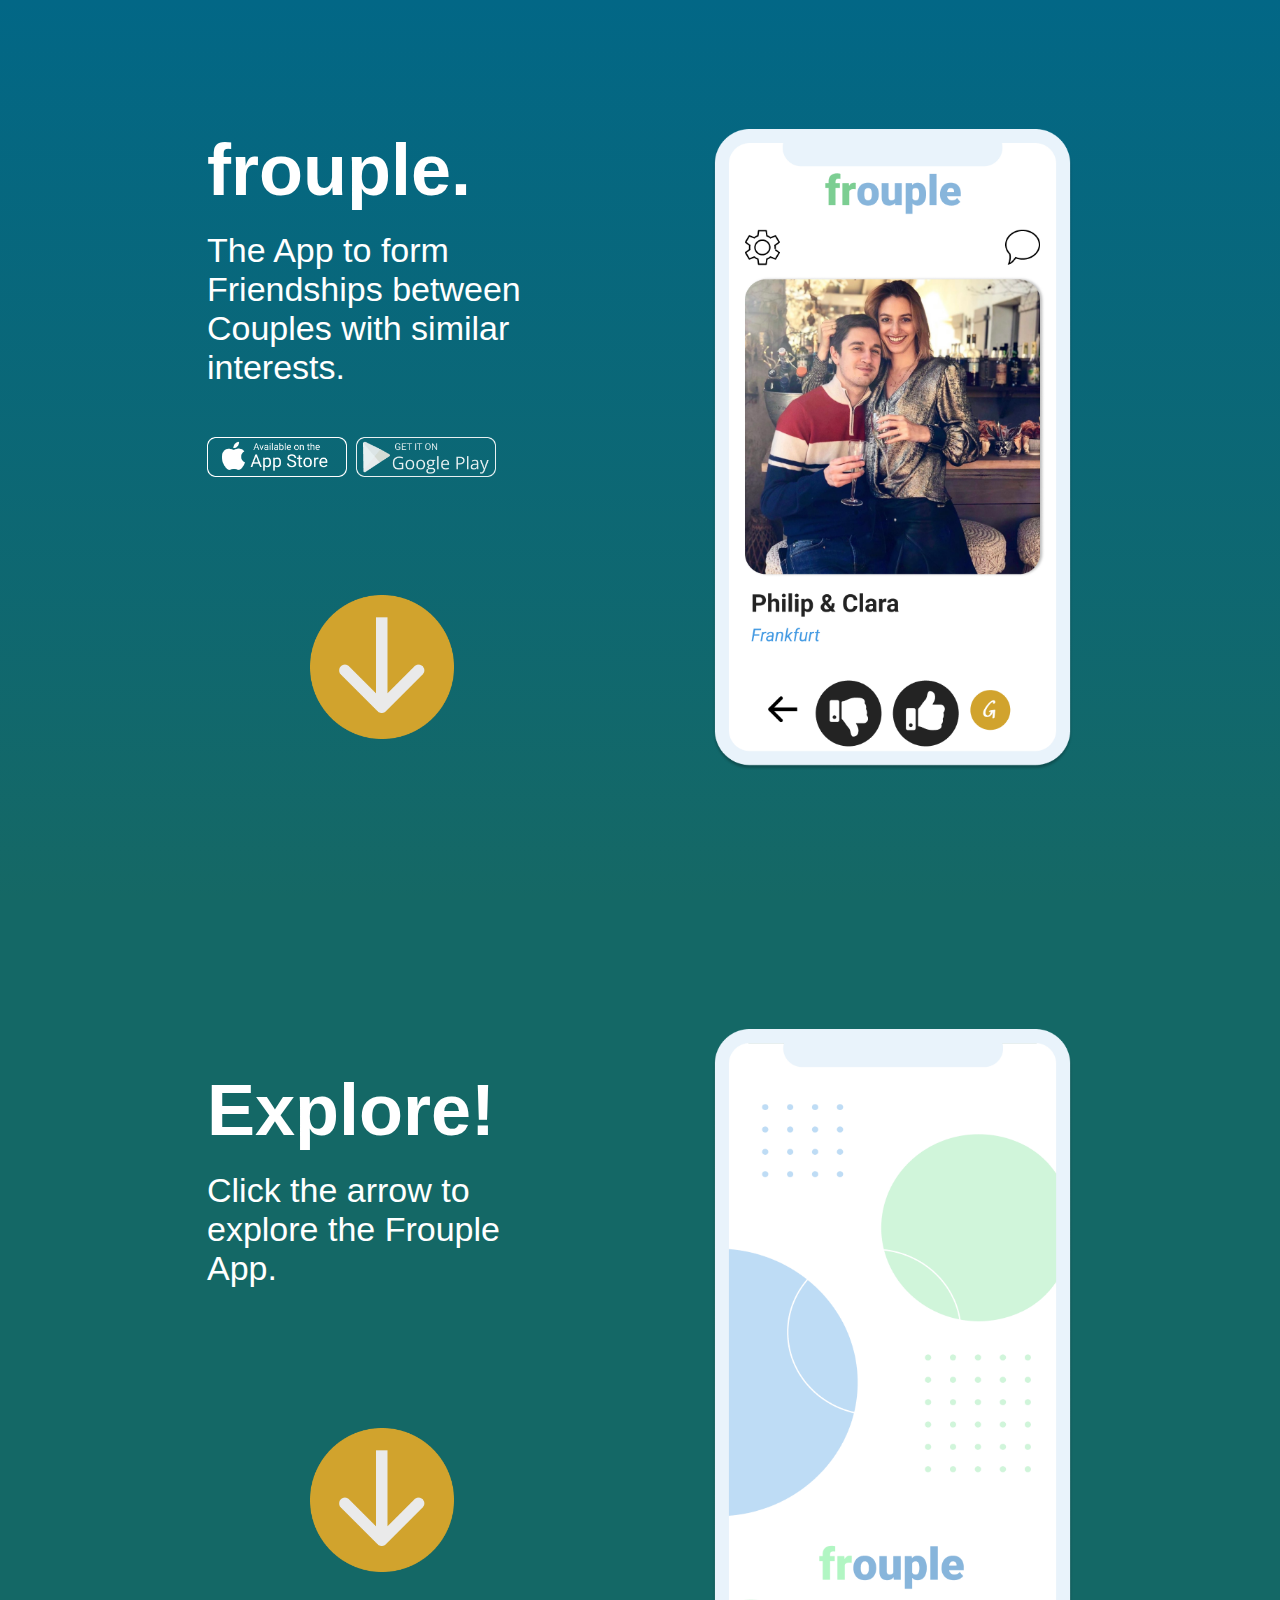
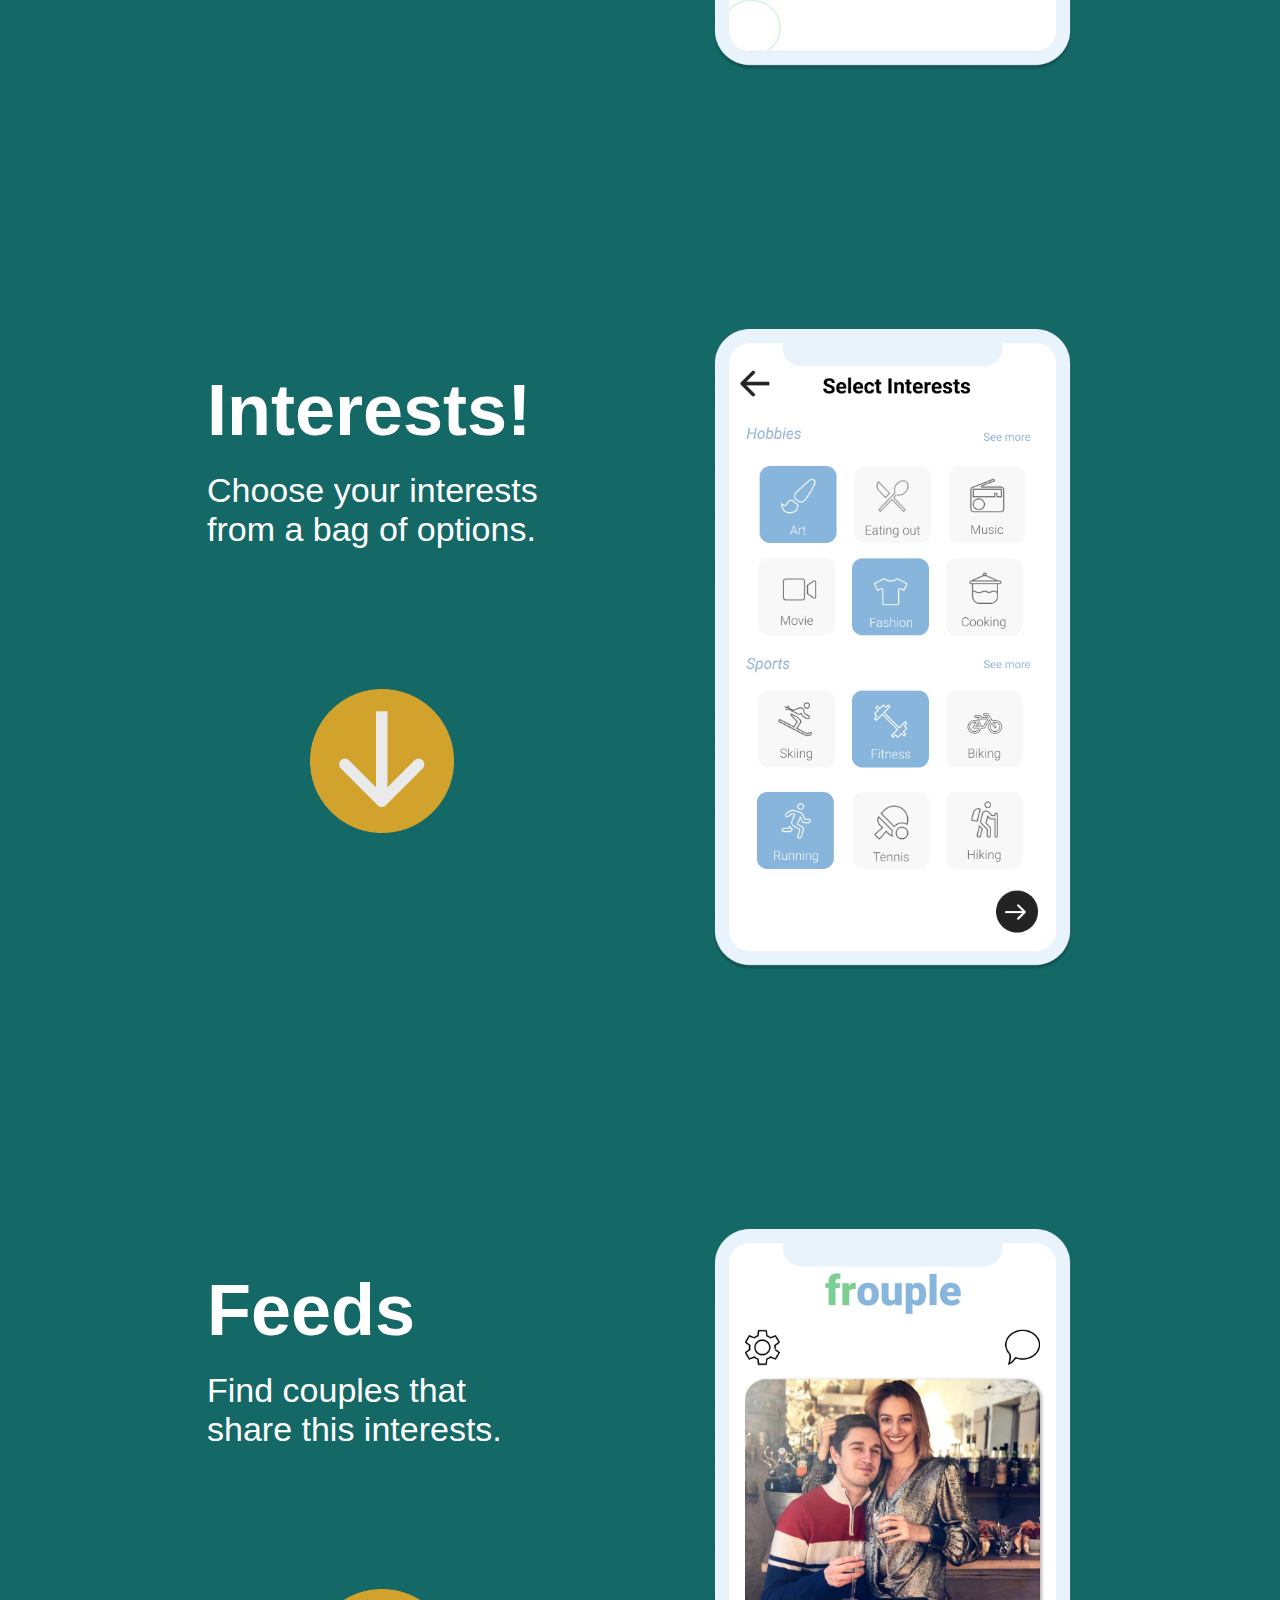
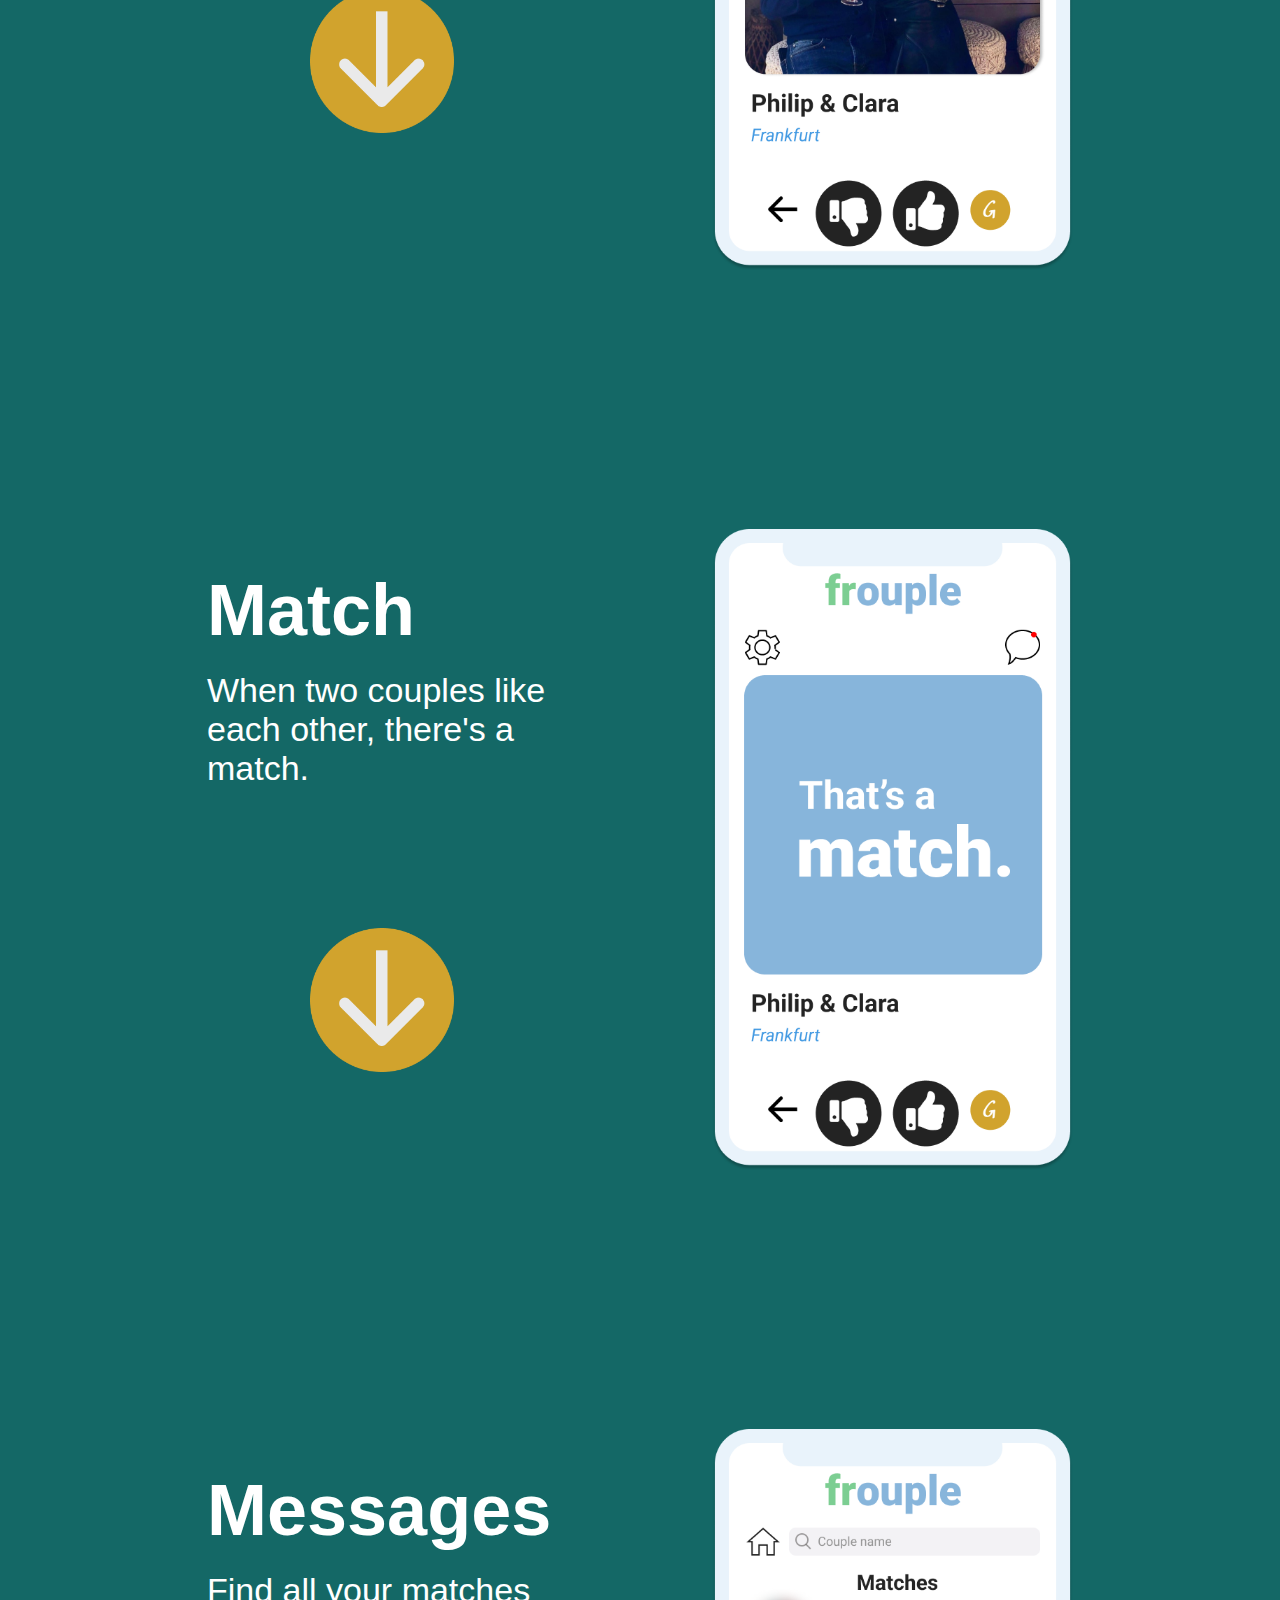
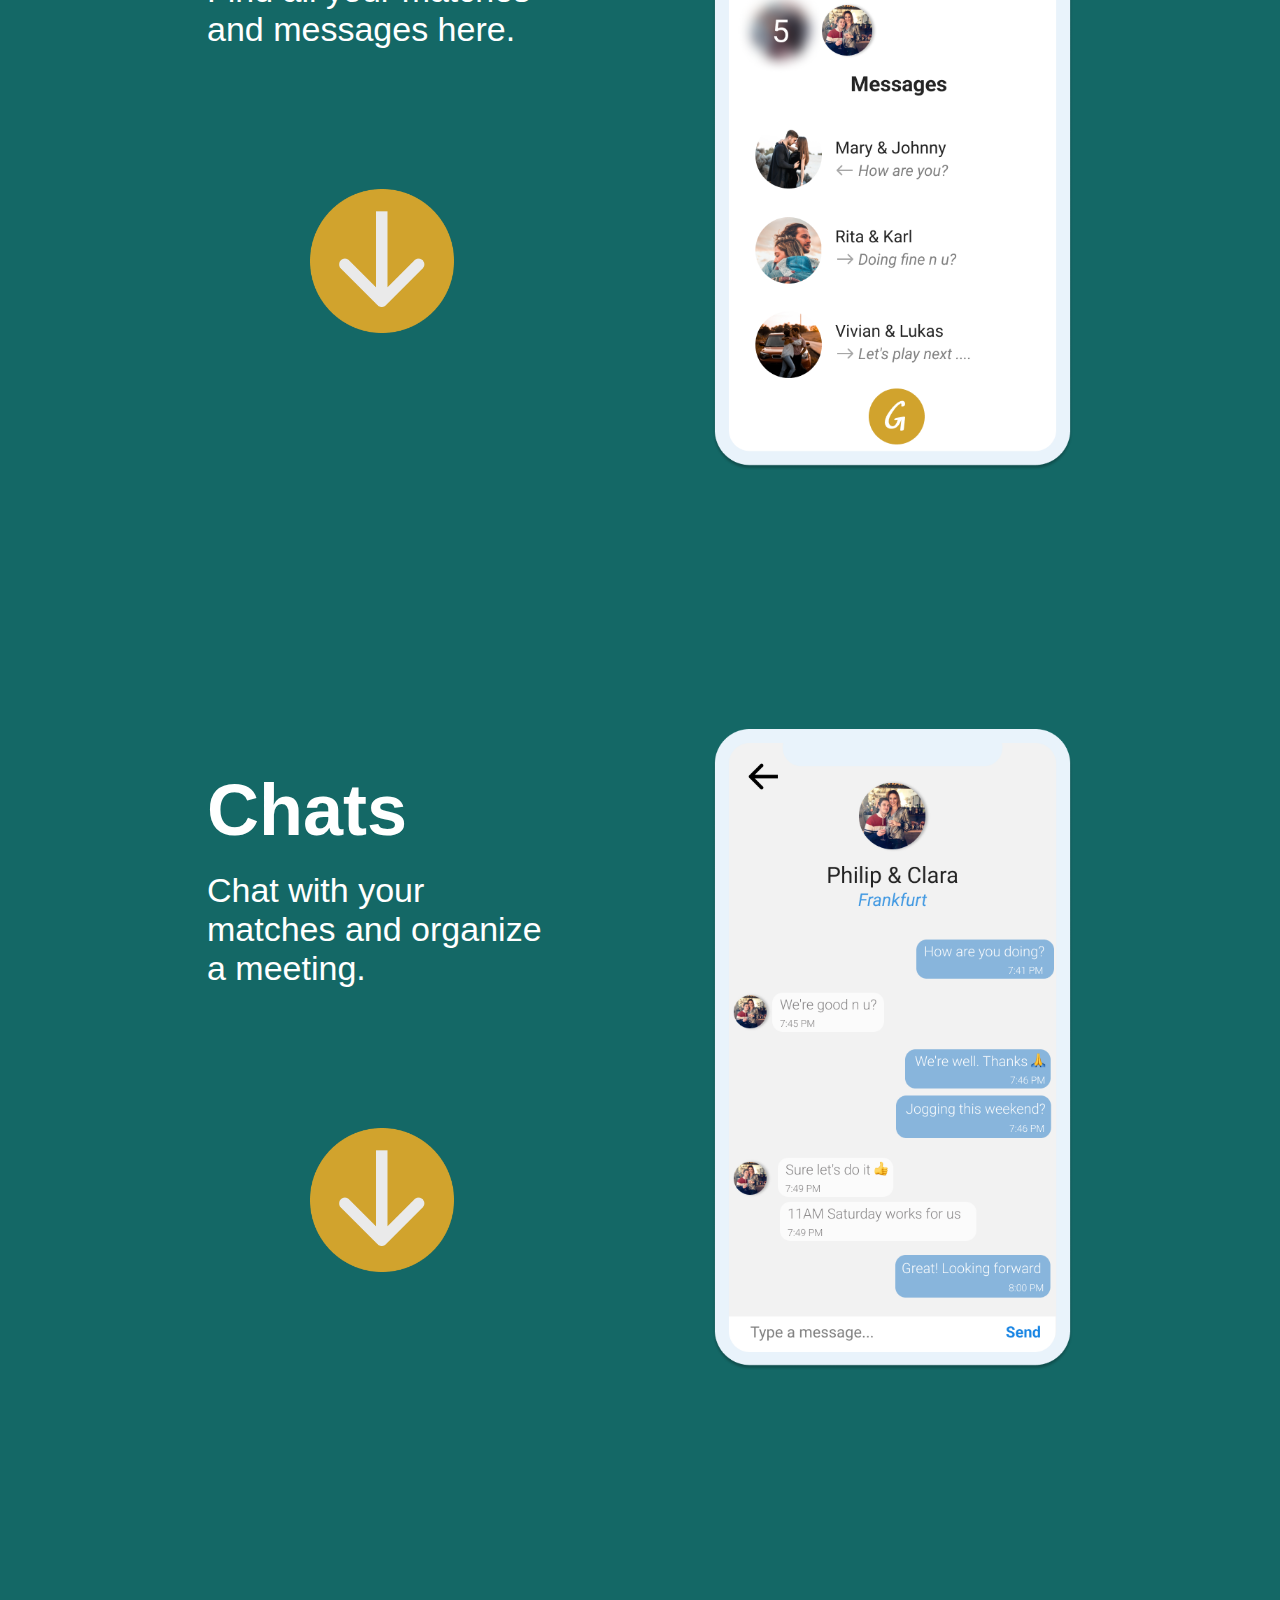
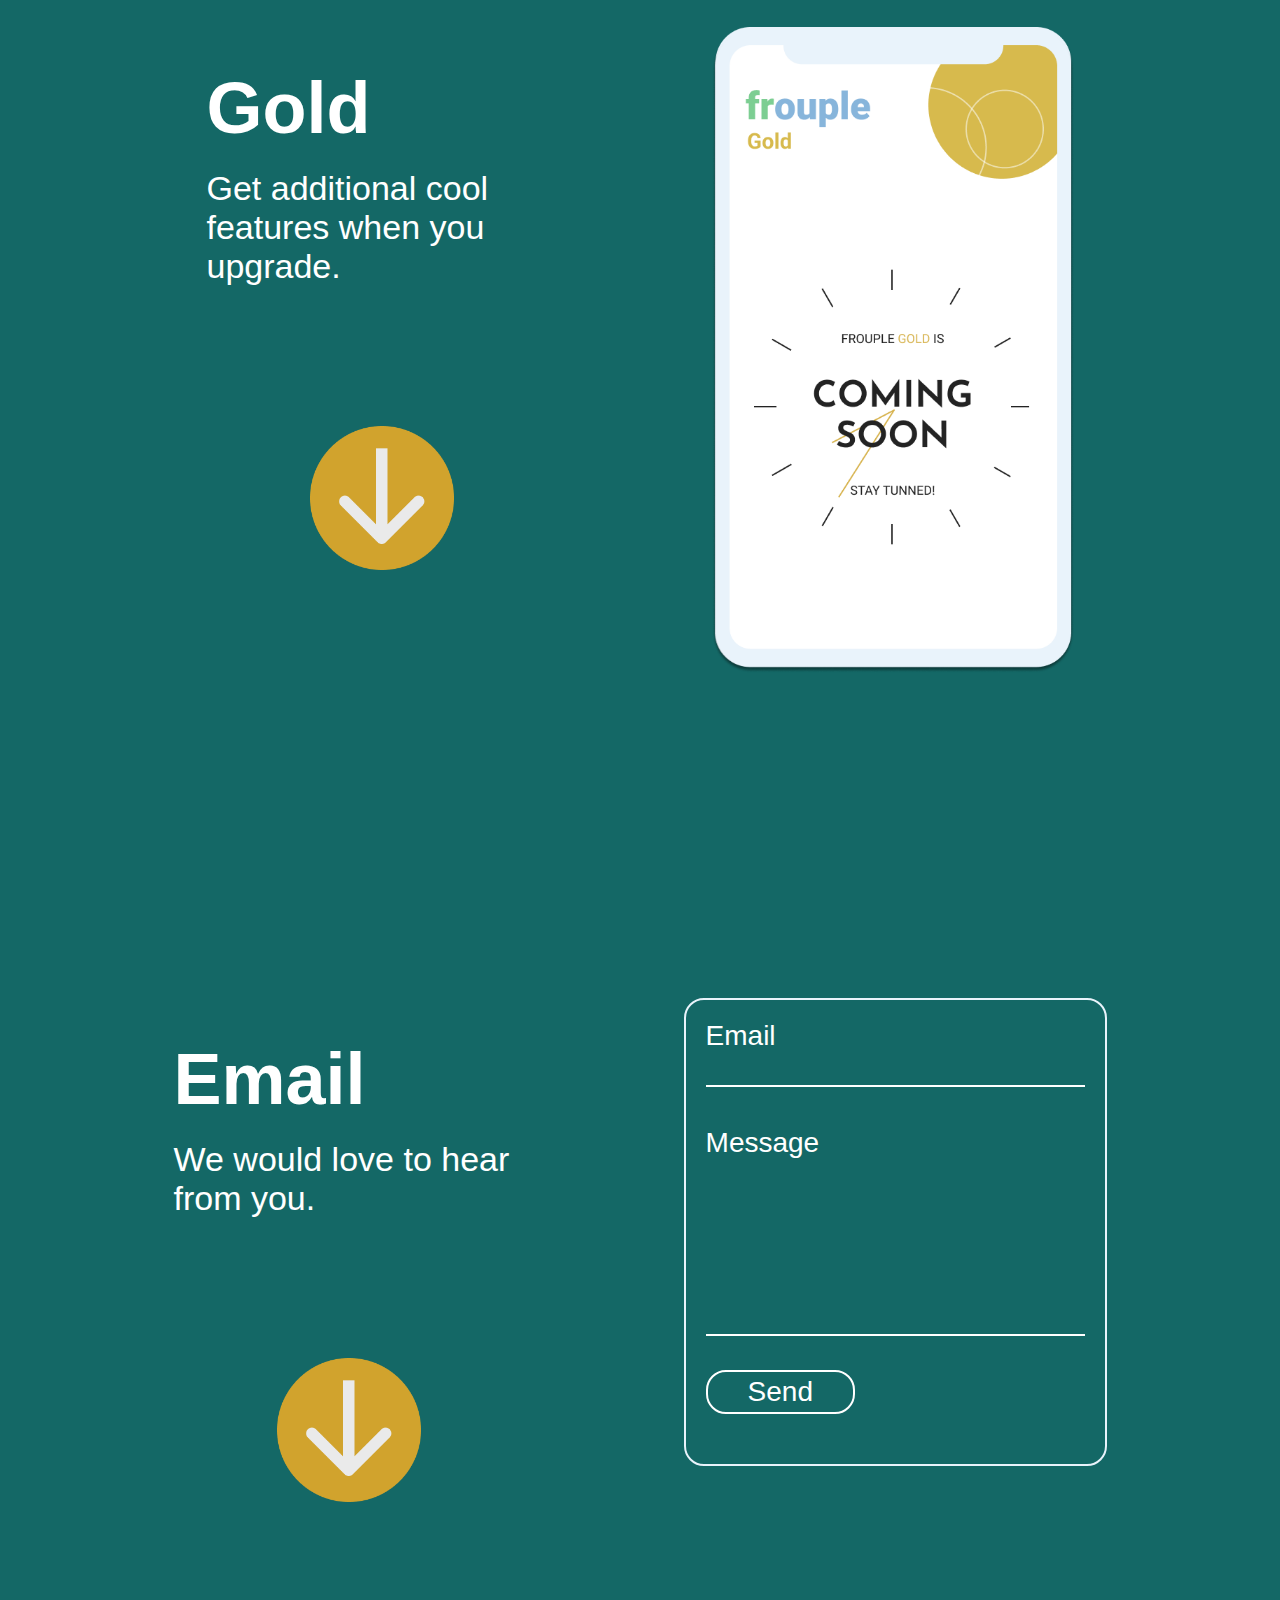
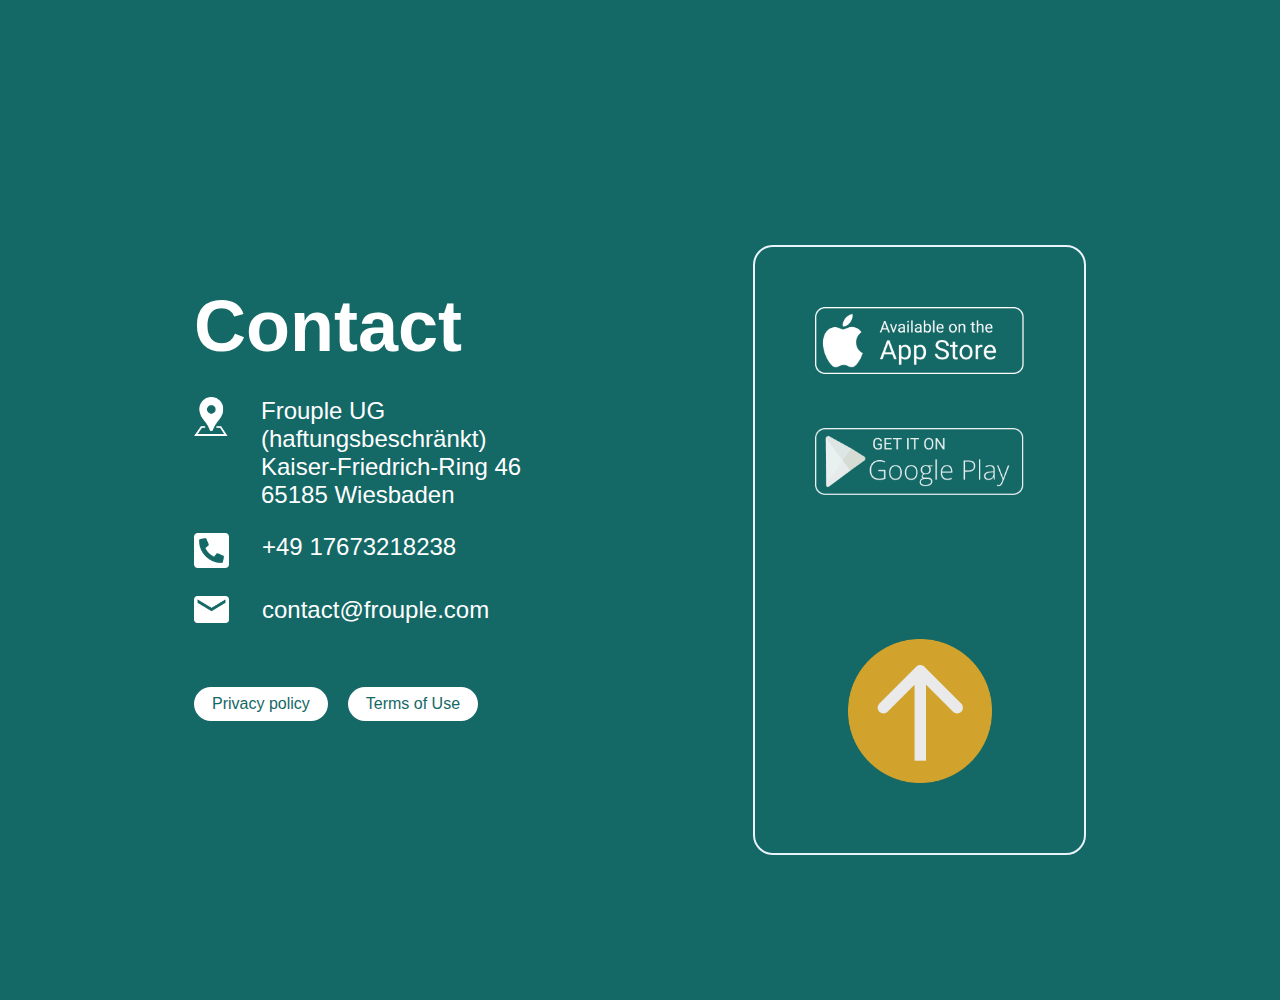
==== commit addbd7ba: "updated privacy policy and terms of use" ====
--- a/index.html
+++ b/index.html
@@ -224,8 +224,8 @@
           </div>
 
           <div class="frouple-links">
-            <a href="privacy_policy.html" target="_blanck" class="frouple-link-policy">Privacy policy</a>
-            <a href="terms_and_conditions.html" target="_blanck" class="frouple-link-terms">Terms of Use</a>
+            <a href="privacy_policy.html" class="frouple-link-policy">Privacy policy</a>
+            <a href="terms_and_conditions.html" class="frouple-link-terms">Terms of Use</a>
           </div>
         </div>
 
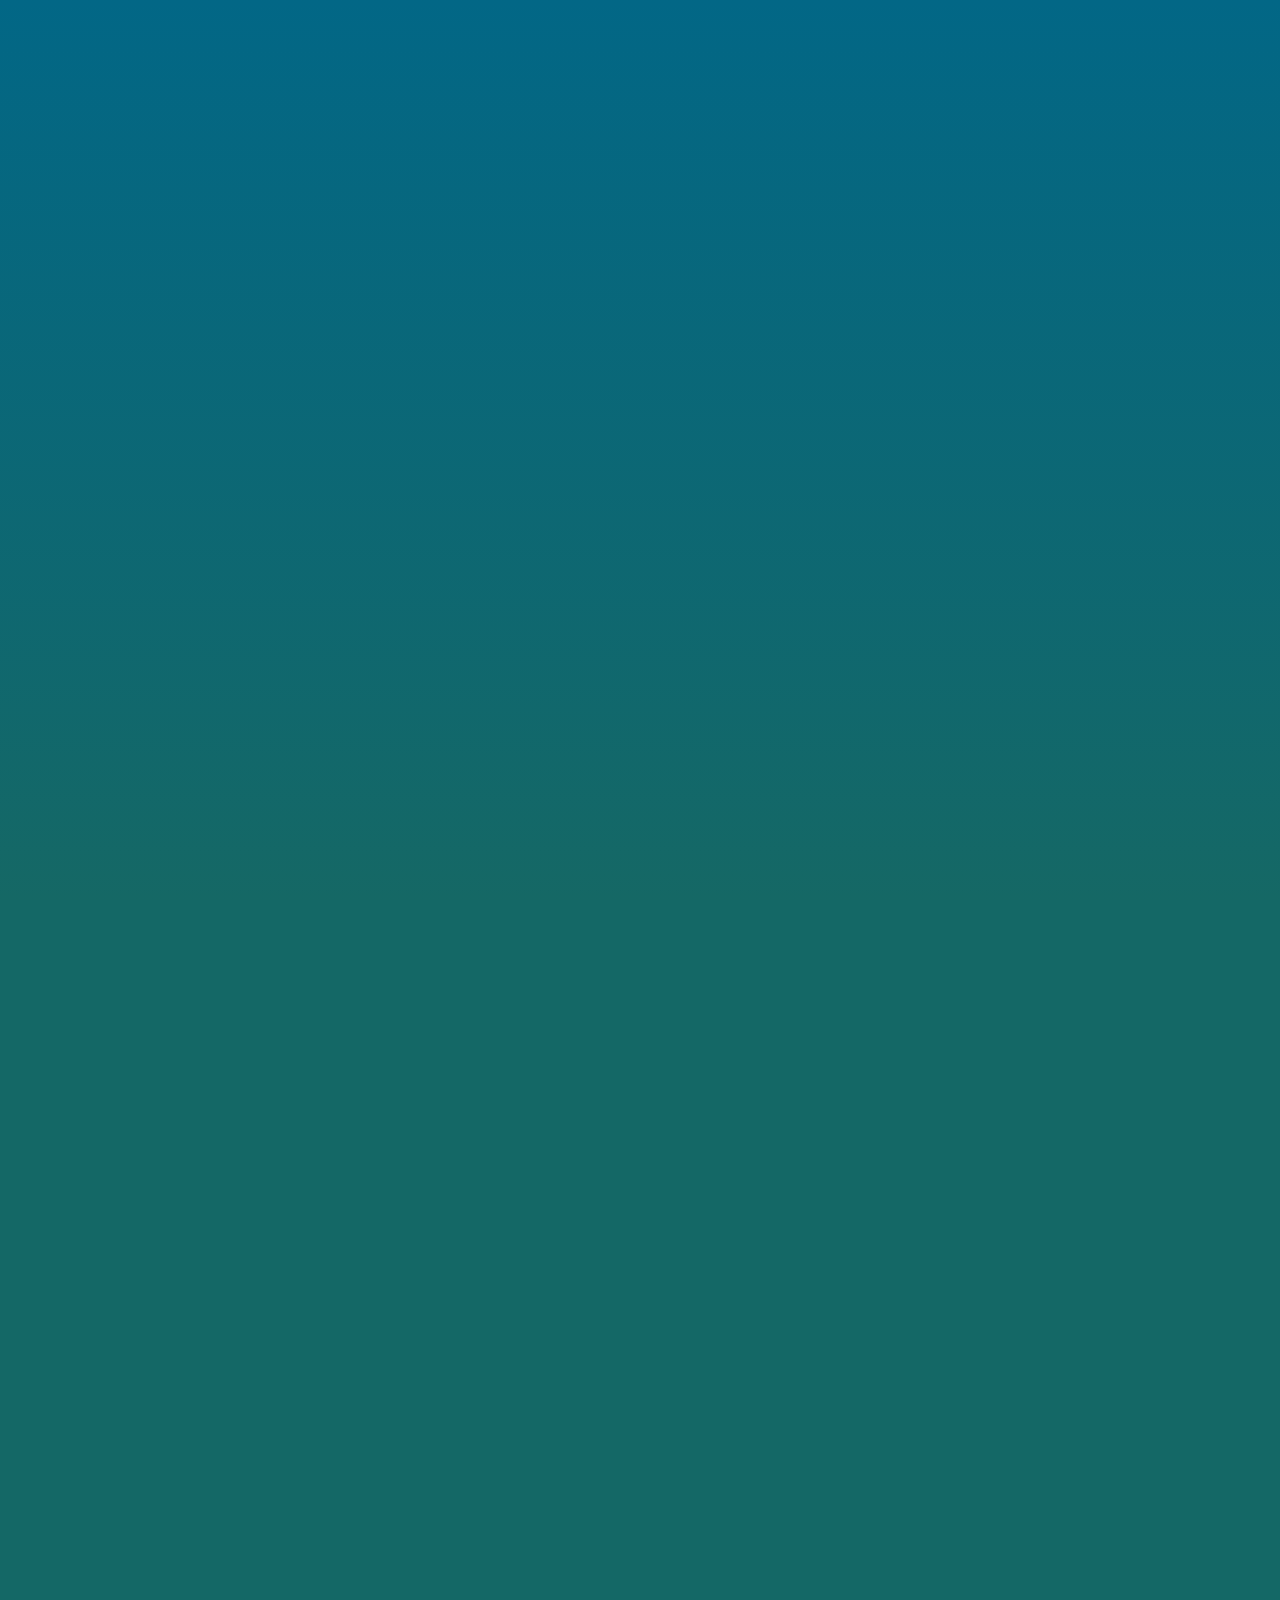
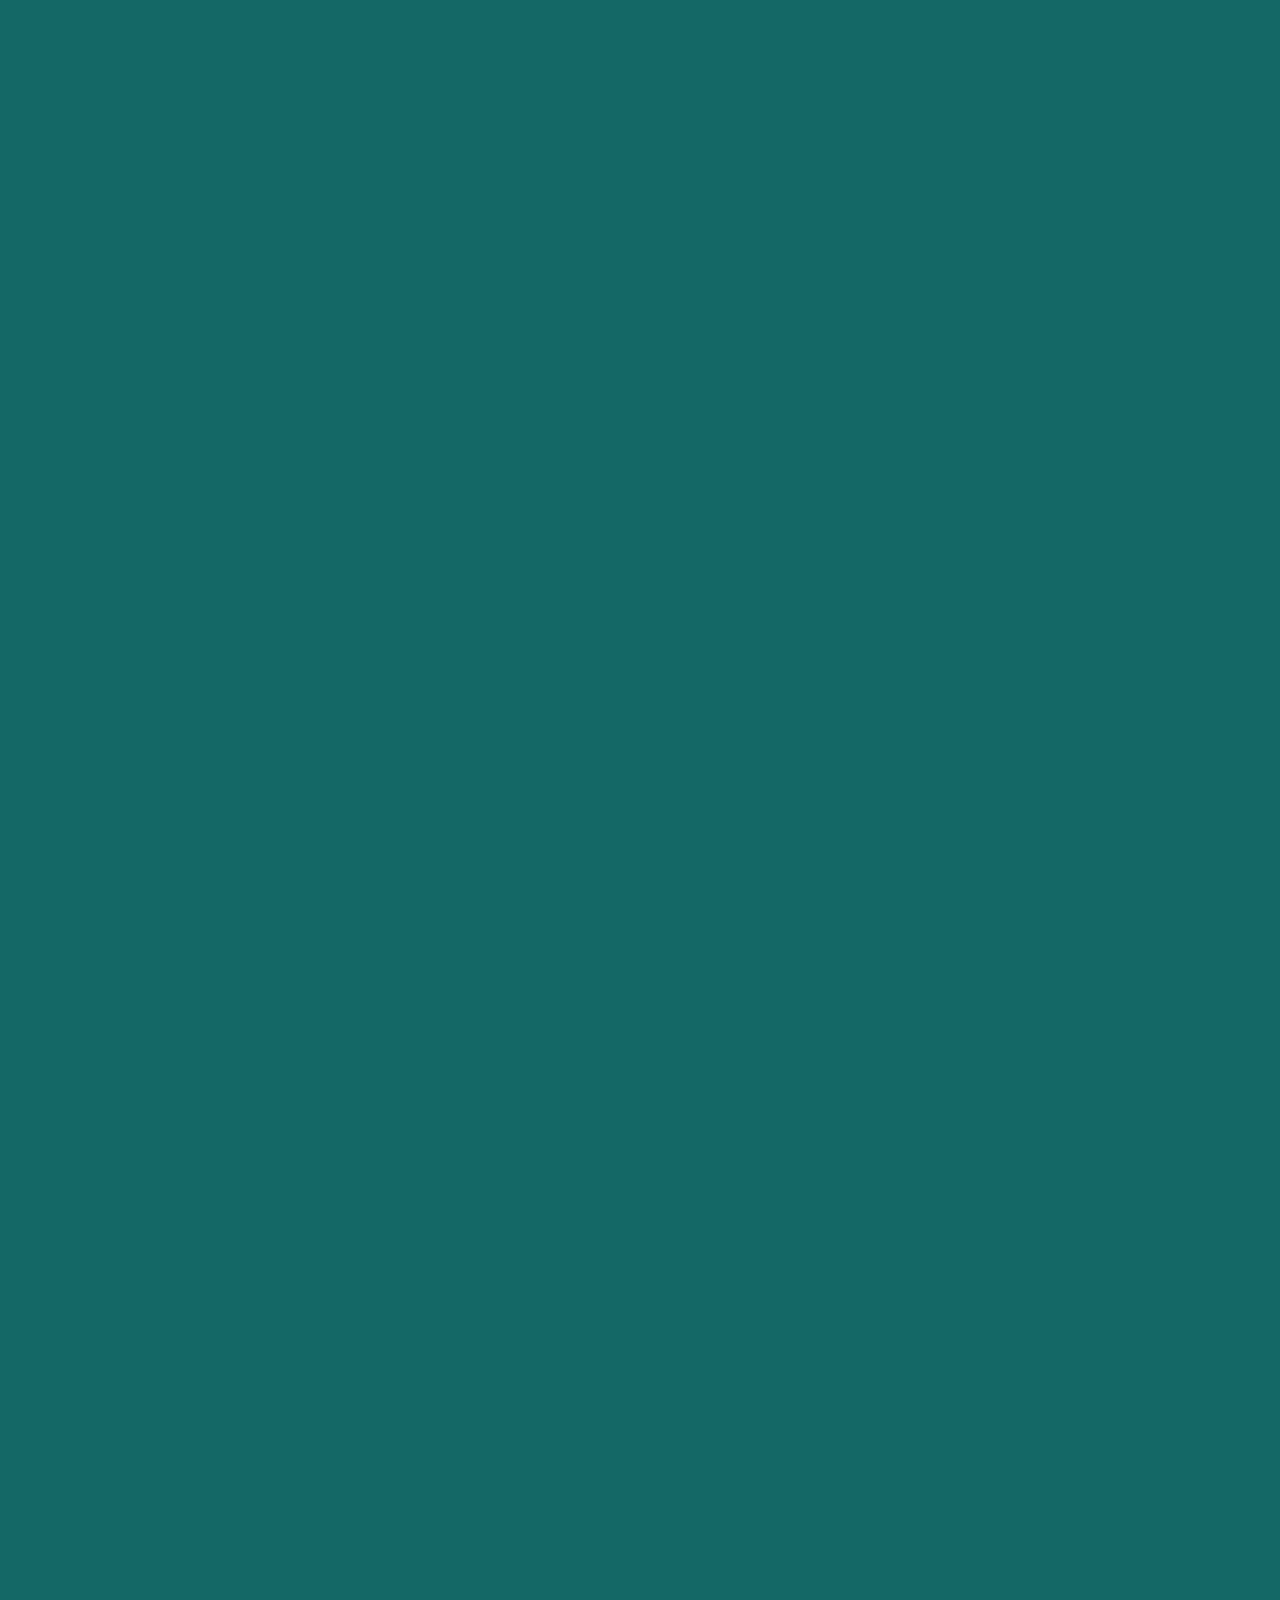
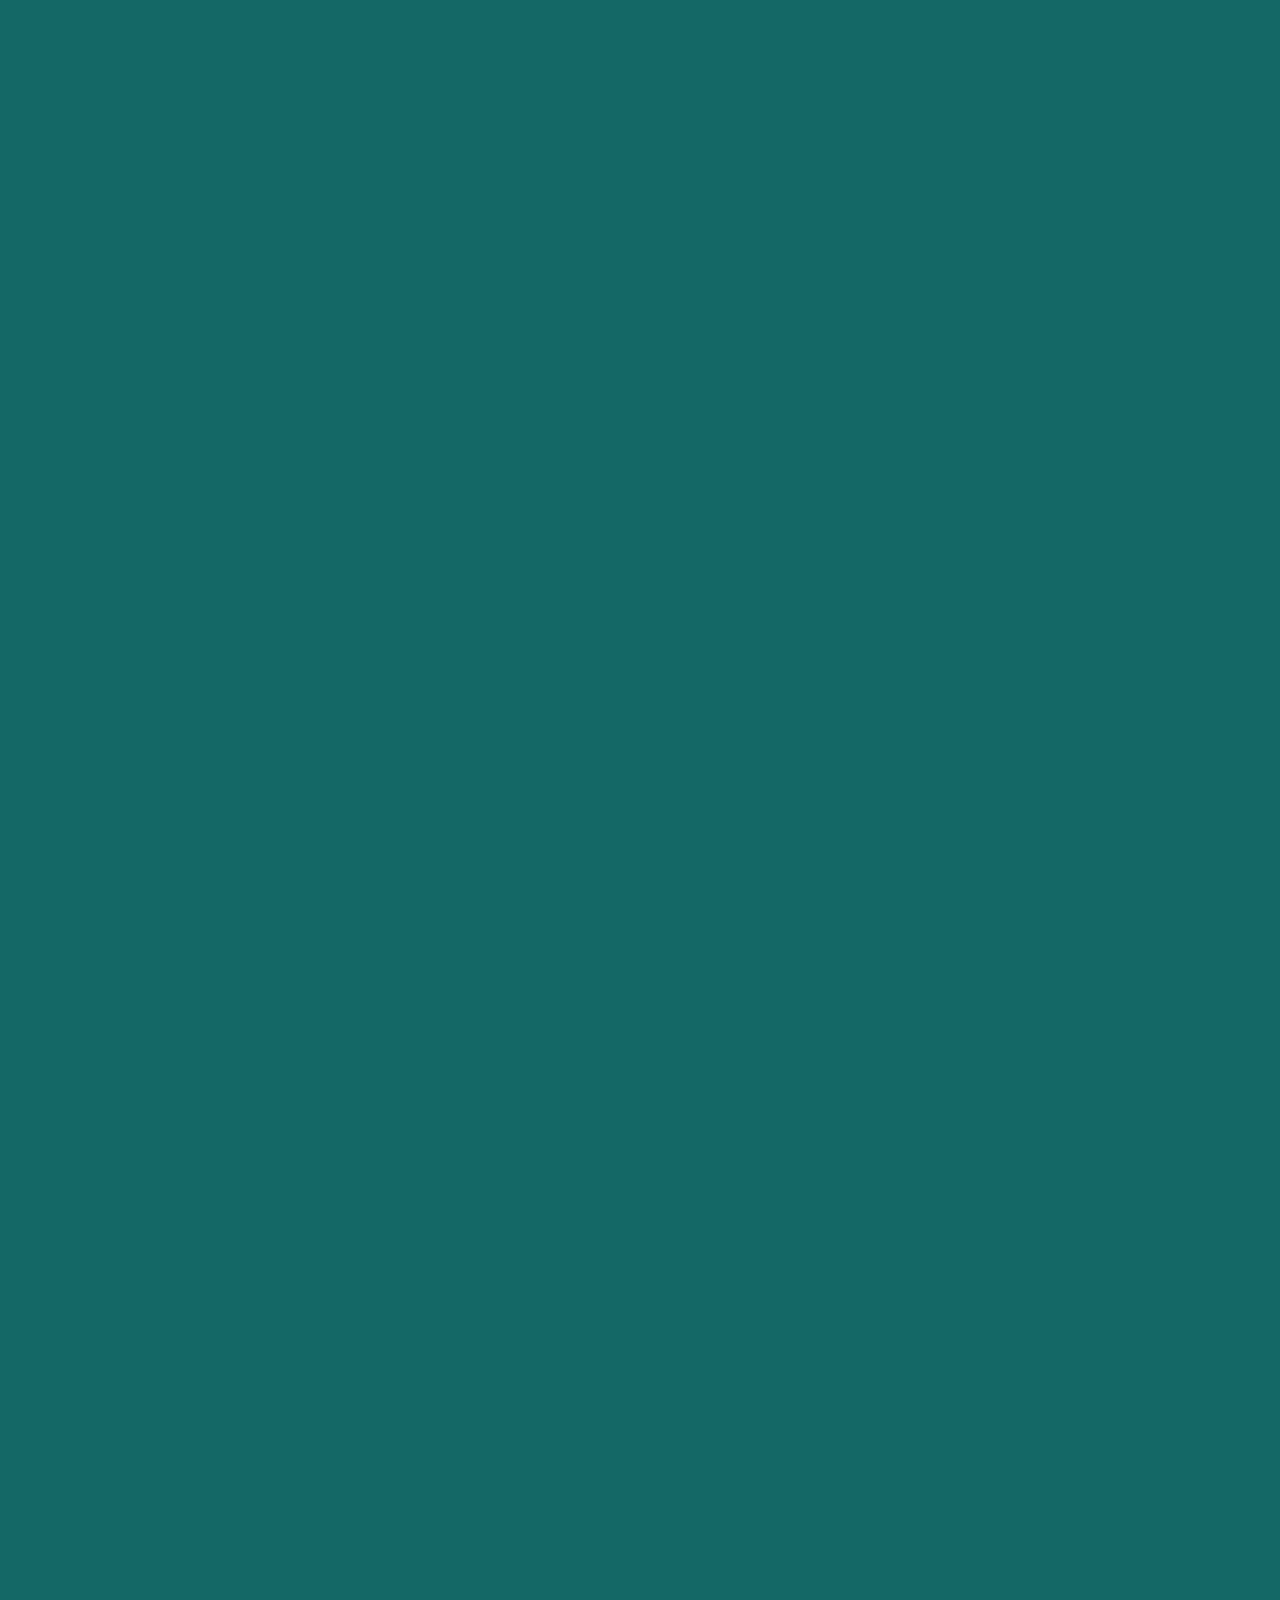
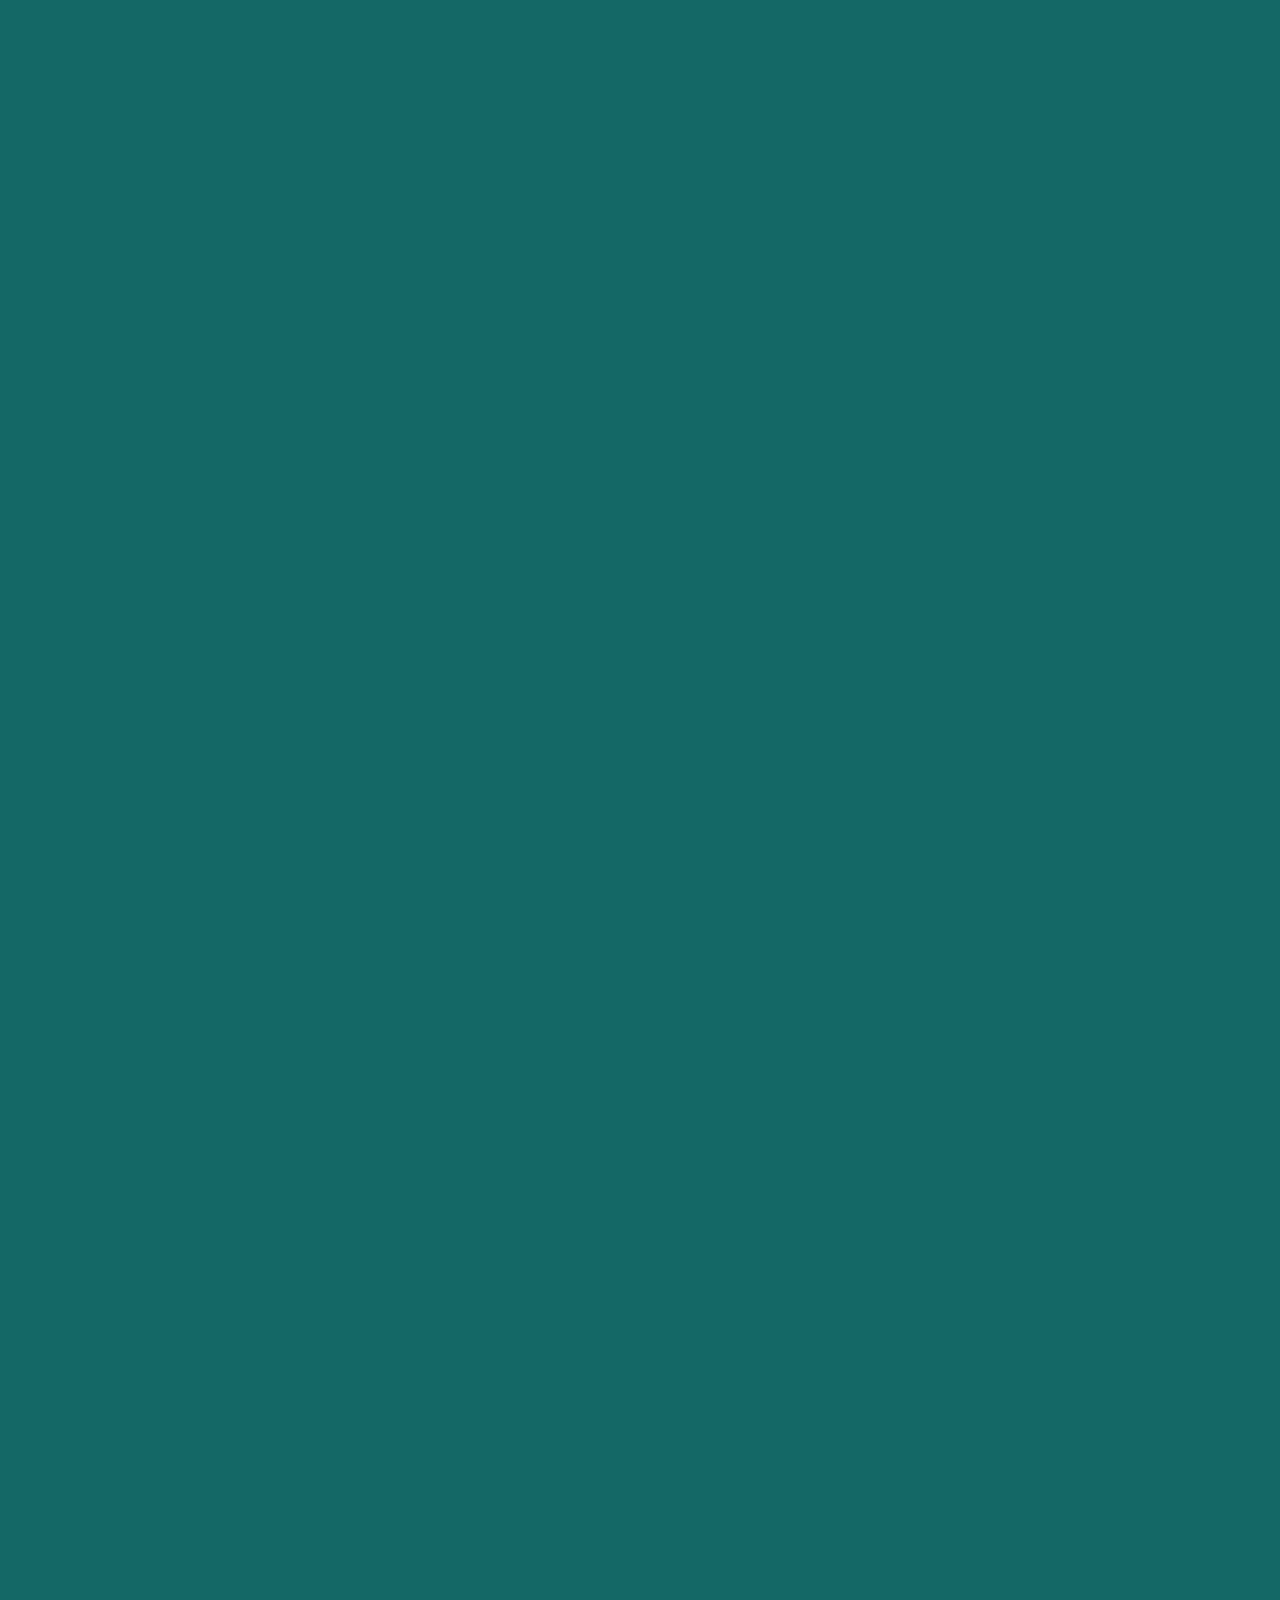
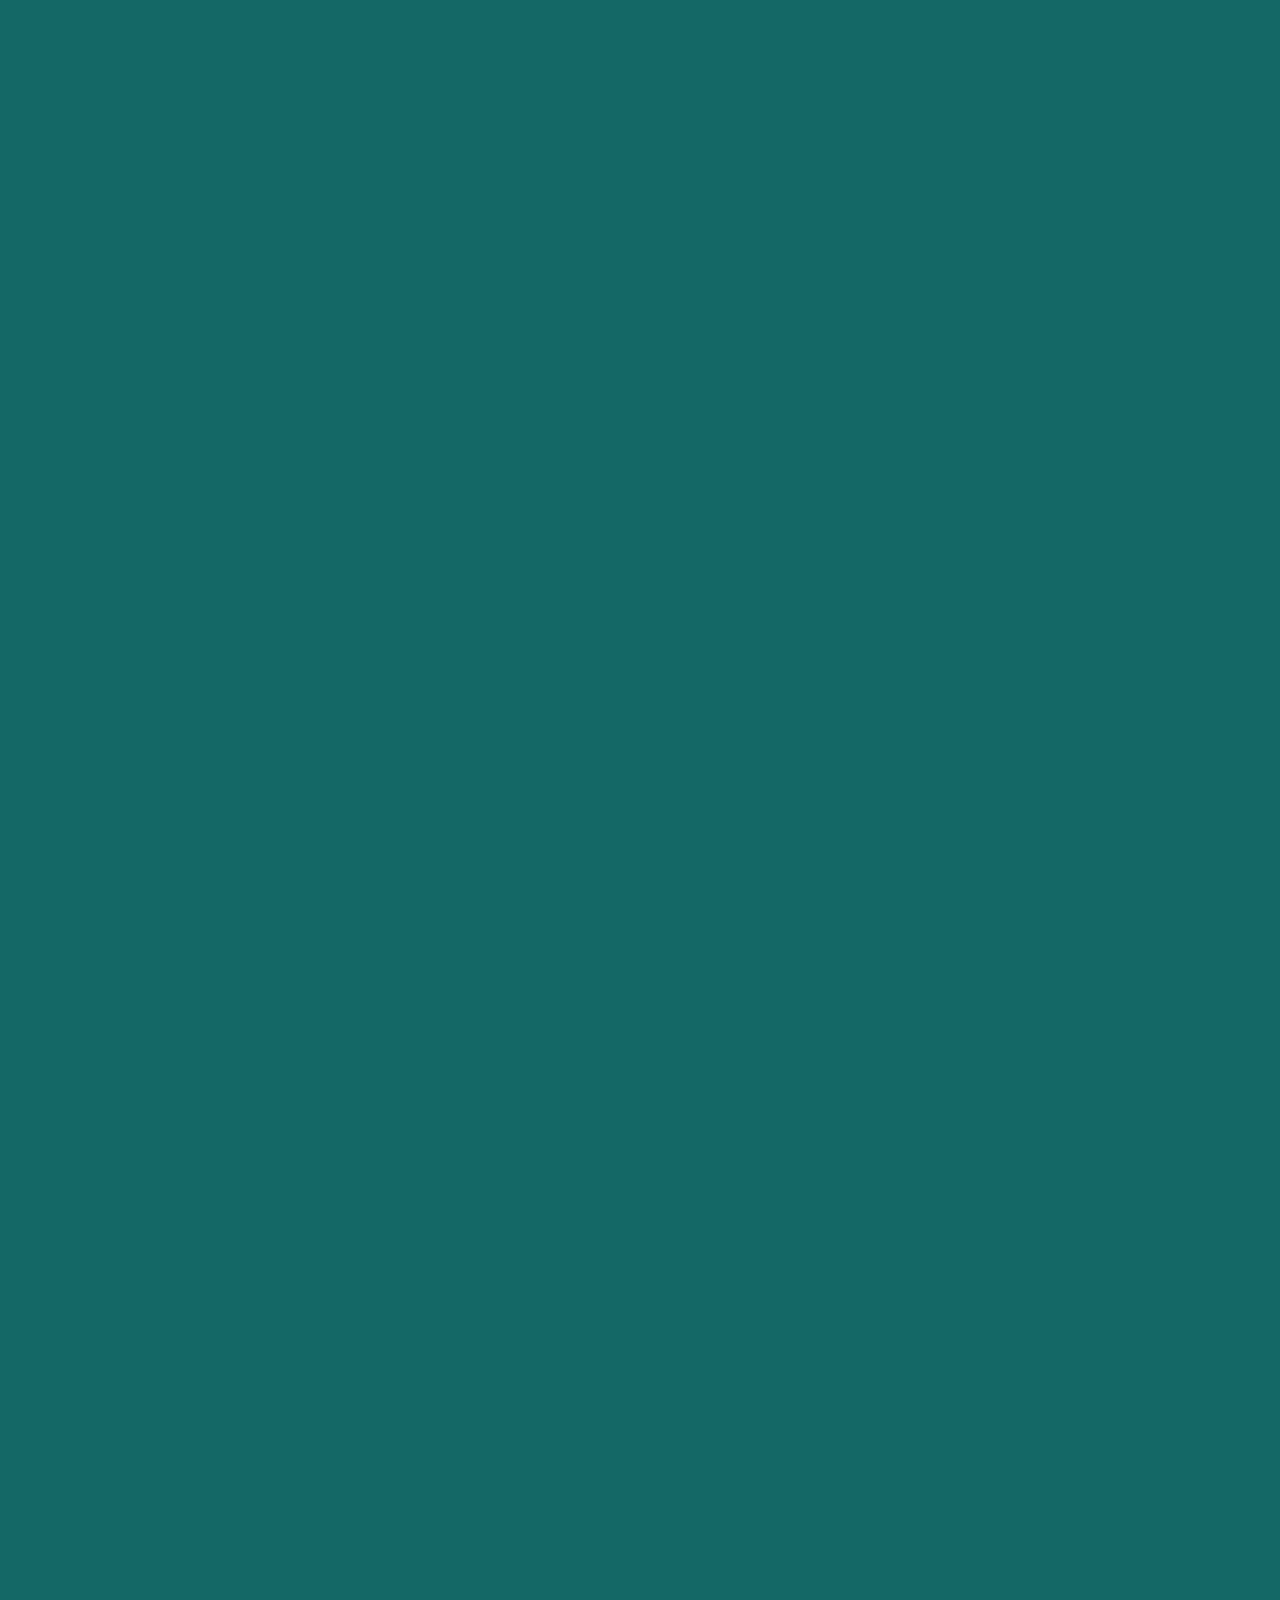
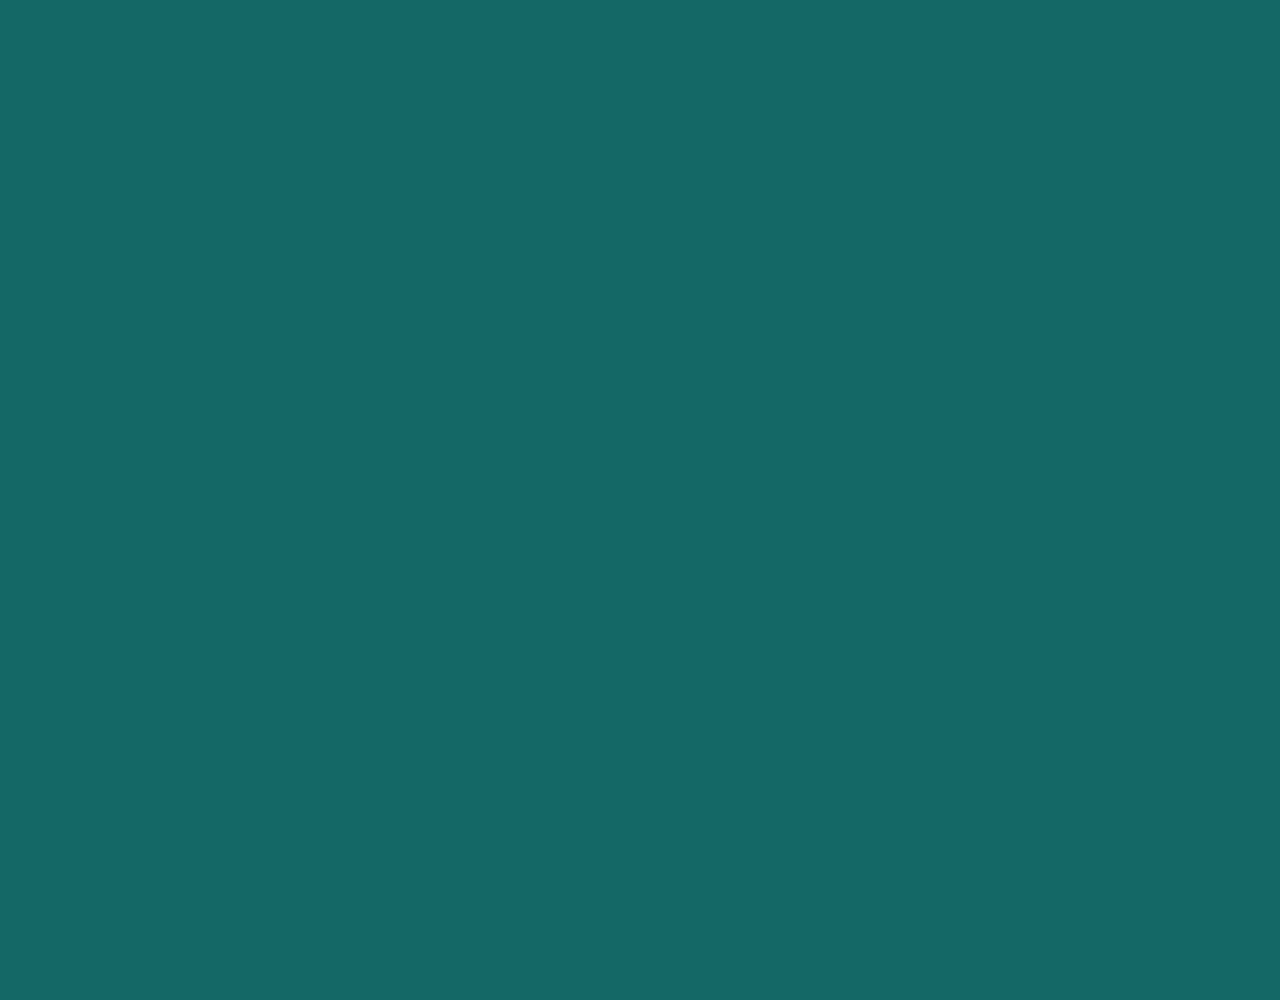
==== commit 0a451b42: "Update index.html" ====
--- a/index.html
+++ b/index.html
@@ -14,12 +14,12 @@
   <link rel="manifest" href="/site.webmanifest" />
 </head>
 
-<body onload="animateIndex('index')">
-  <div class="container-index" id="#index">
+<body>
+  <section class="animation container-index" id="#index">
     <div class="container-inner-index">
       <div class="left-index">
-        <div class="headline-index index">frouple.</div>
-        <div class="subheadline-index index">
+        <div class="headline-screen index">frouple.</div>
+        <div class="subheadline-screen index">
           The App to form
           <span class="bold-subheadline-index">Friendships between Couples</span>
           with similar interests.
@@ -34,16 +34,16 @@
           </div>
         </div>
         <div class="next-index" onclick="nextScreen('home')">
-          <img src="img/next.png" alt="" class="next-icon-index index" />
+          <img src="img/next.png" alt="" class="next-icon index" />
         </div>
       </div>
       <div class="right-index">
         <img src="img/slides/feed.png" alt="Home screen" class="screen-img index" />
       </div>
     </div>
-  </div>
-
-  <div class="container-home" id="#home">
+  </section>
+
+  <section class="animation container-home" id="#home">
     <div class="container-inner-screen">
       <div class="left-screen">
         <div class="headline-screen home">Explore!</div>
@@ -58,8 +58,8 @@
         <img src="img/slides/home.png" alt="Home screen" class="screen-img home" />
       </div>
     </div>
-  </div>
-  <div class="container-interest" id="#interest">
+  </section>
+  <section class="animation container-interest" id="#interest">
     <div class="container-inner-screen">
       <div class="left-screen">
         <div class="headline-screen interest">Interests!</div>
@@ -74,9 +74,9 @@
         <img src="img/slides/interest.png" alt="Interests screen" class="screen-img interest" />
       </div>
     </div>
-  </div>
-
-  <div class="container-feed" id="#feed">
+  </section>
+
+  <section class="animation container-feed" id="#feed">
     <div class="container-inner-screen">
       <div class="left-screen">
         <div class="headline-screen feed">Feeds</div>
@@ -91,9 +91,9 @@
         <img src="img/slides/feed.png" alt="Interests screen" class="screen-img feed" />
       </div>
     </div>
-  </div>
-
-  <div class="container-match" id="#match">
+  </section>
+
+  <section class="animation container-match" id="#match">
     <div class="container-inner-screen">
       <div class="left-screen">
         <div class="headline-screen match">Match</div>
@@ -108,9 +108,9 @@
         <img src="img/slides/match.png" alt="Interests screen" class="screen-img match" />
       </div>
     </div>
-  </div>
-
-  <div class="container-message" id="#message">
+  </section>
+
+  <section class="animation container-message" id="#message">
     <div class="container-inner-screen">
       <div class="left-screen">
         <div class="headline-screen message">Messages</div>
@@ -125,9 +125,9 @@
         <img src="img/slides/message.png" alt="Interests screen" class="screen-img message" />
       </div>
     </div>
-  </div>
-
-  <div class="container-chat" id="#chat">
+  </section>
+
+  <section class="animation container-chat" id="#chat">
     <div class="container-inner-screen">
       <div class="left-screen">
         <div class="headline-screen chat">Chats</div>
@@ -142,8 +142,8 @@
         <img src="img/slides/chat.png" alt="Chats screen" class="screen-img chat" />
       </div>
     </div>
-  </div>
-  <div class="container-chat" id="#gold">
+  </section>
+  <section class="animation container-chat" id="#gold">
     <div class="container-inner-screen">
       <div class="left-screen">
         <div class="headline-screen gold">Gold</div>
@@ -158,9 +158,9 @@
         <img src="img/slides/gold.png" alt="Chats screen" class="screen-img gold" />
       </div>
     </div>
-  </div>
-
-  <div class="container-contact" id="#contact">
+  </section>
+
+  <section class="animation container-contact" id="#contact">
     <div class="container-inner-screen">
       <div class="left-screen">
         <div class="headline-screen contact">Email</div>
@@ -176,8 +176,7 @@
           <div id="form-email-label">Email</div>
           <input type="text" id="form-email" value="" /><br />
           <div id="form-message-label">Message</div>
-          <textarea id="form-message" rows="8" cols="50">
-</textarea>
+          <textarea id="form-message" rows="8" cols="50"></textarea>
           <div id="form-submit" onclick="sendEmail()">Send</div>
 
           <div class="alert">
@@ -190,9 +189,9 @@
         </div>
       </div>
     </div>
-  </div>
-
-  <div class="container-chat" id="#address">
+  </section>
+
+  <section class="animation container-chat" id="#address">
     <div class="container-inner-screen">
       <div class="left-screen">
         <div class="headline-screen address">Contact</div>
@@ -250,7 +249,7 @@
         </div>
       </div>
     </div>
-  </div>
+  </section>
 
   <script src="js/script.js"></script>
 </body>
--- a/css/screen.style.css
+++ b/css/screen.style.css
@@ -33,6 +33,8 @@
   max-width: 400px;
   color: #fff;
   align-self: flex-start;
+  opacity: 0;
+  transform: translateY(-80%);
 }
 
 .subheadline-screen {
@@ -42,6 +44,8 @@
   margin-top: 20px;
   color: #fff;
   align-self: flex-start;
+  opacity: 0;
+  transform: translateY(80%);
 }
 
 .next {
@@ -65,6 +69,7 @@
   transition: top ease 0.4s;
   position: relative;
   transition: top ease 0.4s; /* Animation */
+  opacity: 0;
 }
 
 .next-icon:hover {
@@ -80,9 +85,9 @@
 
 .screen-img {
   width: 70%;
-  opacity: 1;
   cursor: pointer;
-  transition: transform 0.2s; /* Animation */
+  opacity: 0;
+  transform: translateX(10%);
 }
 
 .screen-img:hover {
@@ -97,6 +102,8 @@
   font-weight: lighter;
   padding: 20px;
   padding-bottom: 50px;
+  opacity: 0;
+  transform: translateX(10%);
 }
 
 #form-email-label,
@@ -180,10 +187,6 @@
 }
 
 @keyframes animation-headline-screen {
-  0% {
-    opacity: 0;
-    transform: translateY(-80%);
-  }
   20% {
     opacity: 0.5;
   }
@@ -198,10 +201,6 @@
 }
 
 @keyframes animation-subheadline-screen {
-  0% {
-    opacity: 0;
-    transform: translateY(80%);
-  }
   20% {
     opacity: 0.5;
   }
@@ -216,15 +215,11 @@
 }
 
 @keyframes animation-phone-screen {
-  0% {
-    opacity: 0;
-    transform: translateX(10%);
-  }
   20% {
     opacity: 0.5;
   }
   50% {
-    opacity: 1;
+    opacity: 0.8;
     transform: translateX(-10%);
   }
   100% {
@@ -249,6 +244,40 @@
   100% {
     opacity: 1;
   }
+}
+
+@keyframes animation-subheadline-index {
+  0% {
+    opacity: 0;
+    transform: translateY(40%);
+  }
+  20% {
+    opacity: 0.5;
+  }
+  50% {
+    opacity: 1;
+    transform: translateY(0%);
+  }
+  100% {
+    opacity: 1;
+    transform: translateY(0%);
+  }
+}
+
+.animation-headline {
+  animation: animation-headline-screen 2s ease-out forwards;
+}
+
+.animation-subheadline {
+  animation: animation-subheadline-screen 2s ease-out forwards;
+}
+
+.animation-next {
+  animation: animation-next-screen 2s ease-out forwards;
+}
+
+.animation-phone {
+  animation: animation-phone-screen 2s ease-out forwards;
 }
 
 /* Extra small devices (phones, 768px and down) */
--- a/css/style.css
+++ b/css/style.css
@@ -1,368 +1,353 @@
 html {
-    scroll-behavior: smooth;
-  }
-  
-  body {
-    margin: 0px;
-    padding: 0px;
-    font-family: -apple-system, BlinkMacSystemFont, "Segoe UI", Roboto, Oxygen,
-      Ubuntu, Cantarell, "Open Sans", "Helvetica Neue", sans-serif;
-  }
-  
-  a {
-    text-decoration: none;
-  }
-  
+  scroll-behavior: smooth;
+}
+
+body {
+  margin: 0px;
+  padding: 0px;
+  font-family: -apple-system, BlinkMacSystemFont, "Segoe UI", Roboto, Oxygen,
+    Ubuntu, Cantarell, "Open Sans", "Helvetica Neue", sans-serif;
+}
+
+a {
+  text-decoration: none;
+}
+
+.container-index {
+  display: flex;
+  flex-direction: row;
+  justify-content: center;
+  align-items: center;
+  width: 100%;
+  height: 100vh;
+  background: linear-gradient(#026786, #156865);
+}
+
+.container-inner-index {
+  display: flex;
+  flex-direction: row;
+}
+
+.left-index {
+  display: flex;
+  flex-direction: column;
+  justify-content: flex-start;
+  align-items: center;
+  margin-top: 40px;
+}
+
+.logo-image {
+  width: 60px;
+}
+.logo {
+  width: 60%;
+}
+
+.headline-index {
+  font-size: 72px;
+  font-weight: bolder;
+  max-width: 400px;
+  color: #fff;
+  align-self: flex-start;
+}
+
+.subheadline-index {
+  font-size: 34px;
+  font-weight: lighter;
+  max-width: 350px;
+  margin-top: 20px;
+  color: #fff;
+  align-self: flex-start;
+}
+
+.bold-subheadline-index {
+  font-weight: 400;
+}
+
+.icons {
+  margin-top: 50px;
+}
+
+.icons-address {
+  display: flex;
+  flex-direction: column;
+  text-align: center;
+  padding: 50px;
+}
+
+.icons-address .apple {
+  width: 100%;
+}
+
+.icons-address .google {
+  width: 100%;
+  margin-top: 50px;
+}
+
+.apple {
+  width: 40%;
+  transition: top ease 0.4s; /* Animation */
+  position: relative;
+}
+
+.google {
+  width: 40%;
+  opacity: 0.9;
+  transition: top ease 0.4s; /* Animation */
+  position: relative;
+}
+
+.apple:hover {
+  top: -10px;
+}
+
+.google:hover {
+  top: -10px;
+}
+
+.next-index {
+  display: flex;
+  justify-content: center;
+  align-items: center;
+  margin-top: 110px;
+  cursor: pointer;
+}
+
+.next-icon-index {
+  width: 144px;
+  transition: top ease 0.4s;
+  position: relative;
+  transition: top ease 0.4s; /* Animation */
+}
+
+.next-icon-index:hover {
+  top: -10px;
+}
+
+.right-index {
+  display: flex;
+  flex-direction: column;
+  justify-content: flex-end;
+  align-items: flex-end;
+}
+
+/*Address screen */
+.address-address {
+  margin-top: 30px;
+  opacity: 0;
+  transform: translateY(80%);
+}
+.address-area {
+  display: flex;
+  flex-direction: row;
+  margin-bottom: 24px;
+}
+
+.address-icon {
+  margin-right: 10px;
+}
+
+.address-icon-img {
+  width: 60%;
+}
+
+.address-text {
+  font-size: 24px;
+  font-weight: lighter;
+  max-width: 350px;
+  color: #fff;
+  align-self: flex-start;
+}
+
+.frouple-links {
+  display: flex;
+  flex-direction: row;
+  margin-top: 60px;
+}
+
+.frouple-link-policy {
+  background-color: white;
+  border-radius: 20px;
+  padding: 8px 18px;
+  color: #146866;
+}
+
+.frouple-link-terms {
+  background-color: white;
+  border-radius: 20px;
+  padding: 8px 18px;
+  color: #146866;
+  margin-left: 20px;
+}
+
+.address-div {
+  border: 2px solid #e9f3fb;
+  border-radius: 20px;
+  margin-left: 40px;
+  width: 65%;
+  padding: 10px;
+  padding-bottom: 20px;
+  opacity: 0;
+  transform: translateX(10%);
+}
+
+/* Extra small devices (phones, 768px and down) */
+@media only screen and (max-width: 768px) {
   .container-index {
-    display: flex;
-    flex-direction: row;
+    height: auto;
+  }
+  .container-inner-index {
+    flex-direction: column;
+    align-items: center;
     justify-content: center;
-    align-items: center;
-    width: 100%;
-    height: 100vh;
-    background: linear-gradient(#026786, #156865);
-  }
-  
-  .container-inner-index {
-    display: flex;
-    flex-direction: row;
-  }
-  
+    text-align: center;
+    padding: 40px;
+  }
+
   .left-index {
     display: flex;
     flex-direction: column;
+    justify-content: center;
+    align-items: center;
+  }
+
+  .headline-index {
+    align-self: center;
+  }
+
+  .subheadline-index {
+    align-self: center;
+    max-width: 350px;
+  }
+
+  .right-side {
+    display: flex;
+    flex-direction: column;
+    justify-content: center;
+    align-items: center;
+  }
+
+  .apple,
+  .google {
+    width: 60%;
+  }
+
+  .google {
+    margin-top: 30px;
+  }
+
+  .next-index {
+    margin-top: 80px;
+    margin-bottom: 60px;
+  }
+
+  .next-icon-index {
+    width: 100px;
+  }
+
+  .right-index {
+    display: flex;
+    flex-direction: column;
+    justify-content: center;
+    align-items: center;
+  }
+
+  /*address */
+  .address-address {
+    display: flex;
+    flex-direction: column;
+    align-items: center;
+  }
+
+  .address-area {
+    flex-direction: column;
+  }
+
+  .address-icon {
+    margin-right: 0px;
+    margin-bottom: 10px;
+  }
+
+  .address-icon-img {
+    width: 10%;
+  }
+
+  .frouple-links {
+    flex-direction: column;
+    margin-top: 40px;
+    margin-bottom: 60px;
+  }
+
+  .frouple-link-terms {
+    margin-left: 0px;
+    margin-top: 20px;
+  }
+
+  .address-div {
+    border-radius: 20px;
+    margin-left: 0px;
+    width: 80%;
+    padding: 10px;
+  }
+}
+
+/* Medium devices (landscape tablets, 768px and up) */
+@media only screen and (min-width: 769px) {
+  .container-inner-index {
+    padding: 20px;
+  }
+
+  .left-index {
+    margin-left: 30px;
+    margin-top: 0px;
+  }
+
+  .headline-index {
+    font-size: 70px;
+  }
+
+  .subheadline-index {
+    font-size: 32px;
+  }
+
+  .next-index {
+    margin-top: 60px;
+  }
+
+  .next-icon-index {
+    width: 100px;
+  }
+
+  .right-index {
+    margin-right: 30px;
+    margin-top: 0px;
     justify-content: flex-start;
-    align-items: center;
-    margin-top: 40px;
-  }
-  
-  .logo-image {
-    width: 60px;
-  }
-  .logo {
-    width: 60%;
-  }
-  
+  }
+}
+
+@media only screen and (min-width: 830px) {
+  .next-index {
+    margin-top: 100px;
+  }
+}
+
+/* Medium devices (landscape tablets, 768px and up) */
+@media only screen and (min-width: 870px) {
   .headline-index {
     font-size: 72px;
-    font-weight: bolder;
-    max-width: 400px;
-    color: #fff;
-    align-self: flex-start;
-  }
-  
+  }
+
   .subheadline-index {
     font-size: 34px;
-    font-weight: lighter;
-    max-width: 350px;
-    margin-top: 20px;
-    color: #fff;
-    align-self: flex-start;
-  }
-  
-  .bold-subheadline-index {
-    font-weight: 400;
-  }
-  
-  .icons {
-    margin-top: 50px;
-  }
-  
-  .icons-address {
-    display: flex;
-    flex-direction: column;
-    text-align: center;
-    padding: 50px;
-  }
-  
-  .icons-address .apple {
-    width: 100%;
-  }
-  
-  .icons-address .google {
-    width: 100%;
-    margin-top: 50px;
-  }
-  
-  .apple {
-    width: 40%;
-    transition: top ease 0.4s; /* Animation */
-    position: relative;
-  }
-  
-  .google {
-    width: 40%;
-    opacity: 0.9;
-    transition: top ease 0.4s; /* Animation */
-    position: relative;
-  }
-  
-  .apple:hover {
-    top: -10px;
-  }
-  
-  .google:hover {
-    top: -10px;
-  }
-  
+  }
   .next-index {
-    display: flex;
-    justify-content: center;
-    align-items: center;
     margin-top: 110px;
-    cursor: pointer;
-  }
-  
+  }
+}
+
+/* Large devices (laptops/desktops, 992px and up) */
+@media only screen and (min-width: 900px) {
   .next-icon-index {
     width: 144px;
-    transition: top ease 0.4s;
-    position: relative;
-    transition: top ease 0.4s; /* Animation */
-  }
-  
-  .next-icon-index:hover {
-    top: -10px;
-  }
-  
-  .right-index {
-    display: flex;
-    flex-direction: column;
-    justify-content: flex-end;
-    align-items: flex-end;
-  }
-  
-  /*Address screen */
-  .address-address {
-    margin-top: 30px;
-  }
-  .address-area {
-    display: flex;
-    flex-direction: row;
-    margin-bottom: 24px;
-  }
-  
-  .address-icon {
-    margin-right: 10px;
-  }
-  
-  .address-icon-img {
-    width: 60%;
-  }
-  
-  .address-text {
-    font-size: 24px;
-    font-weight: lighter;
-    max-width: 350px;
-    color: #fff;
-    align-self: flex-start;
-  }
-  
-  .frouple-links {
-    display: flex;
-    flex-direction: row;
-    margin-top: 60px;
-  }
-  
-  .frouple-link-policy {
-    background-color: white;
-    border-radius: 20px;
-    padding: 8px 18px;
-    color: #146866;
-  }
-  
-  .frouple-link-terms {
-    background-color: white;
-    border-radius: 20px;
-    padding: 8px 18px;
-    color: #146866;
-    margin-left: 20px;
-  }
-  
-  .address-div {
-    border: 2px solid #e9f3fb;
-    border-radius: 20px;
-    margin-left: 40px;
-    width: 65%;
-    padding: 10px;
-    padding-bottom: 20px;
-  }
-  
-  @keyframes animation-subheadline-index {
-    0% {
-      opacity: 0;
-      transform: translateY(40%);
-    }
-    20% {
-      opacity: 0.5;
-    }
-    50% {
-      opacity: 1;
-      transform: translateY(0%);
-    }
-    100% {
-      opacity: 1;
-      transform: translateY(0%);
-    }
-  }
-  
-  /* Extra small devices (phones, 768px and down) */
-  @media only screen and (max-width: 768px) {
-    .container-index {
-      height: auto;
-    }
-    .container-inner-index {
-      flex-direction: column;
-      align-items: center;
-      justify-content: center;
-      text-align: center;
-      padding: 40px;
-    }
-  
-    .left-index {
-      display: flex;
-      flex-direction: column;
-      justify-content: center;
-      align-items: center;
-    }
-  
-    .headline-index {
-      align-self: center;
-    }
-  
-    .subheadline-index {
-      align-self: center;
-      max-width: 350px;
-    }
-  
-    .right-side {
-      display: flex;
-      flex-direction: column;
-      justify-content: center;
-      align-items: center;
-    }
-  
-    .apple,
-    .google {
-      width: 60%;
-    }
-  
-    .google {
-      margin-top: 30px;
-    }
-  
-    .next-index {
-      margin-top: 80px;
-      margin-bottom: 60px;
-    }
-  
-    .next-icon-index {
-      width: 100px;
-    }
-  
-    .right-index {
-      display: flex;
-      flex-direction: column;
-      justify-content: center;
-      align-items: center;
-    }
-  
-    /*address */
-    .address-address {
-      display: flex;
-      flex-direction: column;
-      align-items: center;
-    }
-  
-    .address-area {
-      flex-direction: column;
-    }
-  
-    .address-icon {
-      margin-right: 0px;
-      margin-bottom: 10px;
-    }
-  
-    .address-icon-img {
-      width: 10%;
-    }
-  
-    .frouple-links {
-      flex-direction: column;
-      margin-top: 40px;
-      margin-bottom: 60px;
-    }
-  
-    .frouple-link-terms {
-      margin-left: 0px;
-      margin-top: 20px;
-    }
-  
-    .address-div {
-      border-radius: 20px;
-      margin-left: 0px;
-      width: 80%;
-      padding: 10px;
-    }
-  }
-  
-  /* Medium devices (landscape tablets, 768px and up) */
-  @media only screen and (min-width: 769px) {
-    .container-inner-index {
-      padding: 20px;
-    }
-  
-    .left-index {
-      margin-left: 30px;
-      margin-top: 0px;
-    }
-  
-    .headline-index {
-      font-size: 70px;
-    }
-  
-    .subheadline-index {
-      font-size: 32px;
-    }
-  
-    .next-index {
-      margin-top: 60px;
-    }
-  
-    .next-icon-index {
-      width: 100px;
-    }
-  
-    .right-index {
-      margin-right: 30px;
-      margin-top: 0px;
-      justify-content: flex-start;
-    }
-  }
-  
-  @media only screen and (min-width: 830px) {
-    .next-index {
-      margin-top: 100px;
-    }
-  }
-  
-  /* Medium devices (landscape tablets, 768px and up) */
-  @media only screen and (min-width: 870px) {
-    .headline-index {
-      font-size: 72px;
-    }
-  
-    .subheadline-index {
-      font-size: 34px;
-    }
-    .next-index {
-      margin-top: 110px;
-    }
-  }
-  
-  /* Large devices (laptops/desktops, 992px and up) */
-  @media only screen and (min-width: 900px) {
-    .next-icon-index {
-      width: 144px;
-    }
-  }
-  +  }
+}
